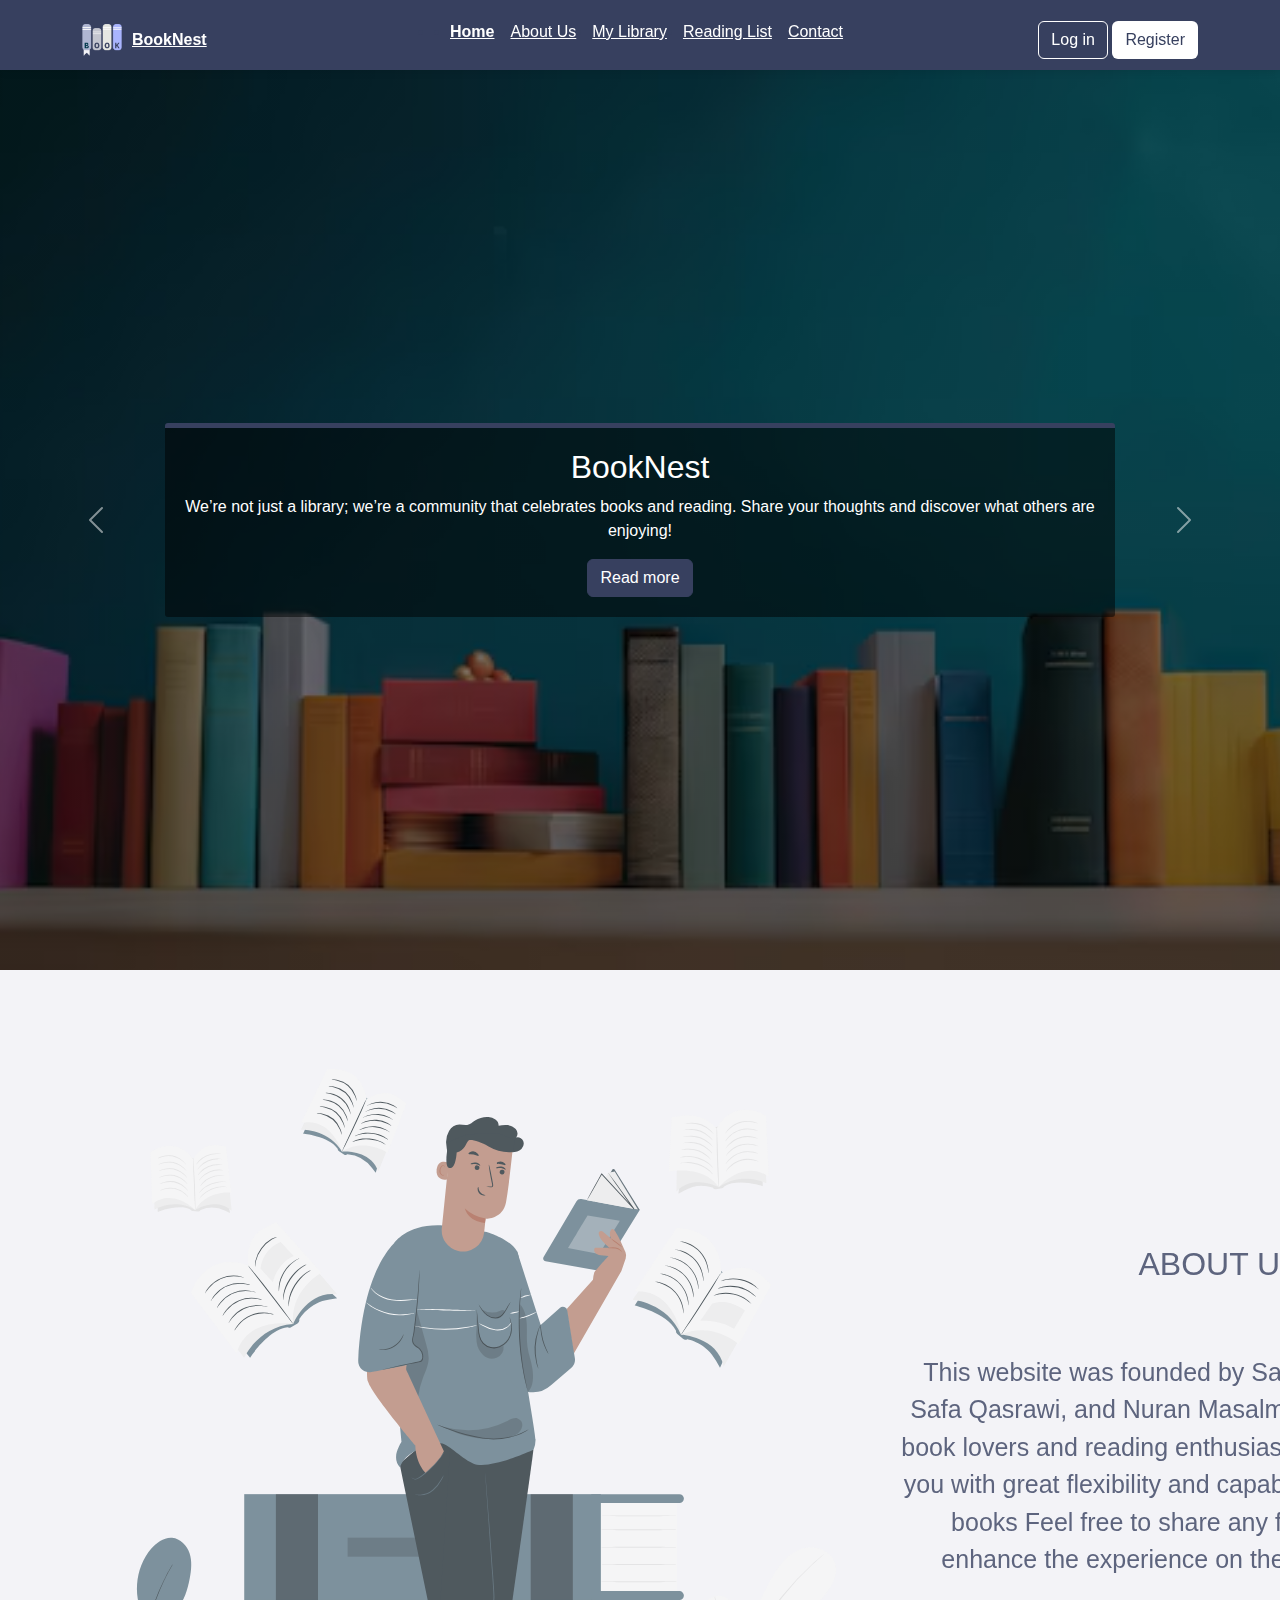
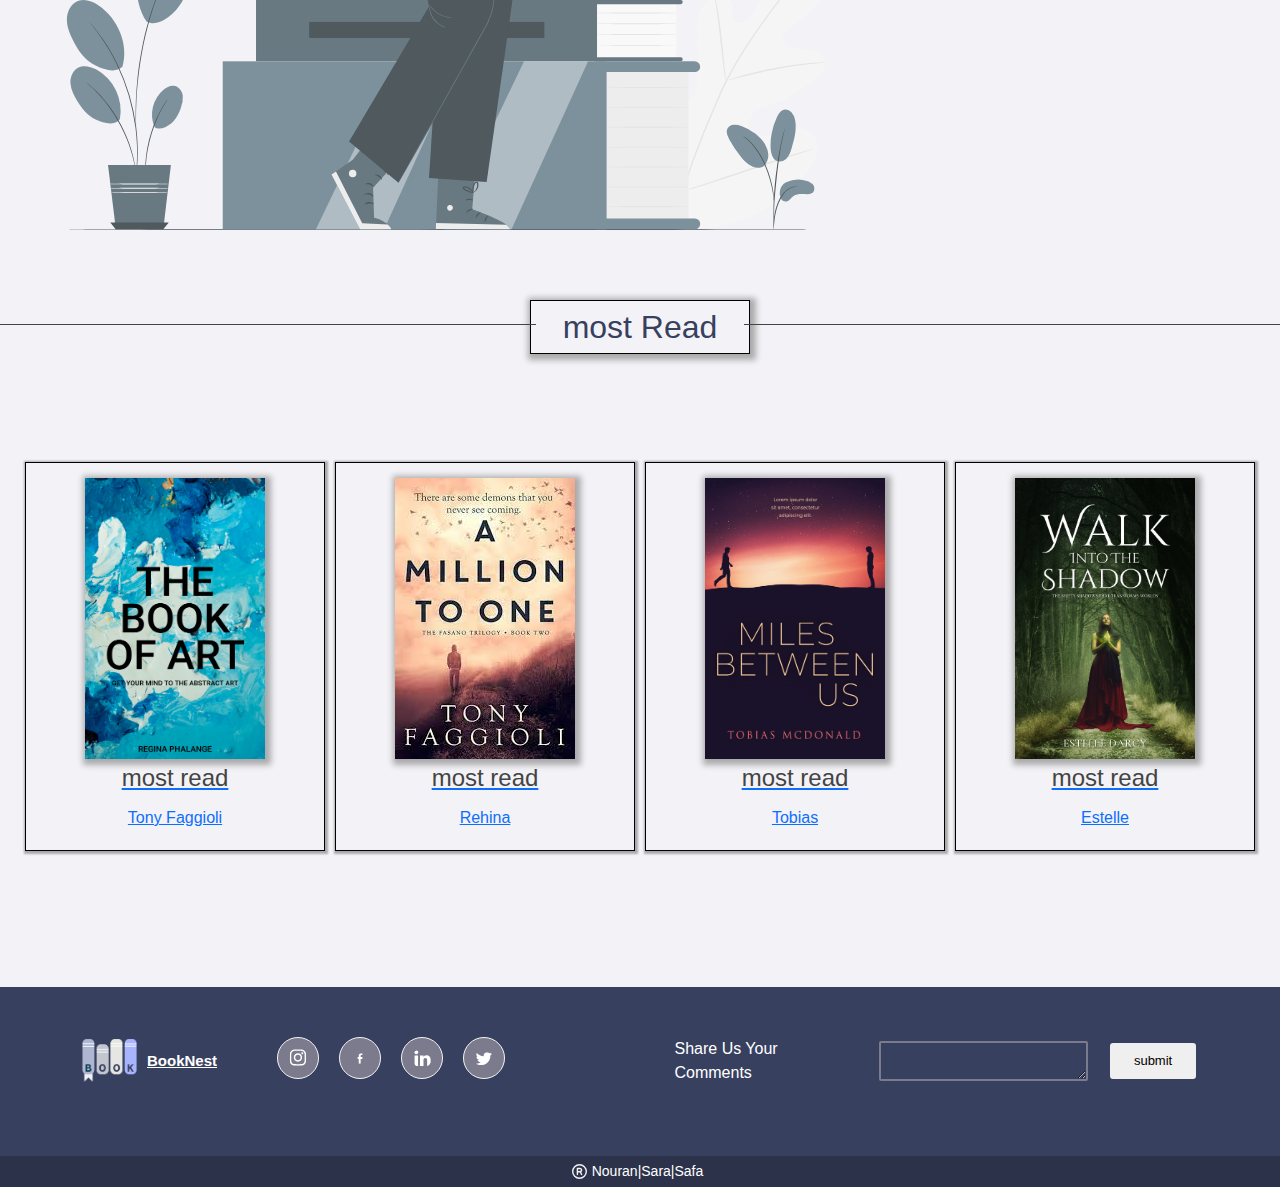
==== index.html @ 7030eb04 "building homePage RegesterPage" ====
<!DOCTYPE html>
<html lang="en">

<head>
    <meta charset="utf-8">
    <meta name="viewport" content="width=device-width, initial-scale=1">
    <title>Home Page</title>
    <link rel="stylesheet" href="CSS/homeCss.css" />
    <link href="https://cdn.jsdelivr.net/npm/bootstrap@5.3.3/dist/css/bootstrap.min.css" rel="stylesheet"
        integrity="sha384-QWTKZyjpPEjISv5WaRU9OFeRpok6YctnYmDr5pNlyT2bRjXh0JMhjY6hW+ALEwIH" crossorigin="anonymous">
    <link rel="stylesheet" href="./CSS/style.css" />
    <link rel="stylesheet" href="https://cdnjs.cloudflare.com/ajax/libs/font-awesome/6.6.0/css/all.min.css"
        integrity="sha512-Kc323vGBEqzTmouAECnVceyQqyqdsSiqLQISBL29aUW4U/M7pSPA/gEUZQqv1cwx4OnYxTxve5UMg5GT6L4JJg=="
        crossorigin="anonymous" referrerpolicy="no-referrer" />

</head>

<body>
    <header class="header">

        <div class="container">
            <div class="rows">
                <div class="logo">
                    <img src="./icons/Code Book (1).png" />
                    <a href="#">BookNest</a>
                </div>
                <nav class="nav">
                    <ul>
                        <li>
                        <li>
                            <a href="./index.html" class="bold">Home</a>
                        </li>

                        <li>
                            <a href="#aboutUs">About Us</a>
                        </li>
                        <li>
                            <a href="./My_Library.html">My Library</a>
                        </li>
                        <li>
                            <a href="./Reading_list.html">Reading List</a>
                        </li>
                        <li>
                            <a href="#contact">Contact</a>
                        </li>
                    </ul>
                </nav>
                <div class="auth">
                    <button class="login-Btn btn">Log in</button>
                    <a href="./regester.html" class="regester btn">Register</a>
                </div>
            </div>
        </div>

    </header>

    <main>


        <section class="login-form-container">

            <div class=" close fas fa-times"></div>

            <form class="logIn-form">

                <h3>sign in</h3>
                <span>username</span>
                <input type="email" class="box" name="" placeholder="enter your email" id="">
                <span>password</span>
                <input type="password" class="box" name="" placeholder="enter your password" id="">
                <div class="checkbox">
                    <input type="checkbox" name="" id="remember-me">
                    <label for="remember-me"> remember me</label>
                </div>
                <input type="submit" value="sign in" class="btn">
                <p>forget password ? <a href="#">click here</a></p>
                <p>don't have an account ? <a href="./regester.html">create one</a></p>
            </form>
        </section>

        <section>
            <div id="carouselExample" class="carousel slide vh-100">
                <div class="carousel-inner vh-100 text-white">

                    <div class="carousel-item active vh-100" style="background-image: linear-gradient(rgba(0, 0, 0, 0.5),rgba(0, 0, 0, 0.5)),
                        url('./imgs/b2.jpg'); ">
                        <div class="carousel_Caption h-100 d-flex 
                       justify-content-center align-items-center ">
                       <div class="carousel_Box">
                            <h2>BookNest</h2>
                            <p>Our platform is designed to give you complete control over your 
                                e-book collection with seamless organization and a user-friendly experience.</p>
                                <a class="btn btn-outline-main" href="#aboutUs">Read more</a>
                       </div>

                        </div>

                    </div>

                    <div class="carousel-item active vh-100" style="background-image: linear-gradient(rgba(0, 0, 0, 0.5),rgba(0, 0, 0, 0.5)),
                    url('./imgs/b3.jpg'); ">

                        <div class="carousel_Caption h-100 d-flex  flex-column column-gap-30
                  justify-content-center align-items-center ">

                            <div class="carousel_Box">
                                <h2>BookNest</h2>
                                <p>Created by book enthusiasts, for book enthusiasts, to foster a love of reading and offer a space for everyone who cherishes books.</p>
                                <a class="btn btn-outline-main" href="#aboutUs">Read more</a>
                            </div>

                        </div>

                    </div>
                    <div class="carousel-item active vh-100" style="background-image: linear-gradient(rgba(0,0,0,0.5),rgba(0,0,0,0.5)),
                url('./imgs/back4.avif'); ">

                        <div class="carousel_Caption h-100 d-flex  flex-column column-gap-30
              justify-content-center align-items-center ">

                            <div class="carousel_Box">
                                <h2>BookNest</h2>
                                <p>We’re not just a library; we’re a community that celebrates books and reading.
                                     Share your thoughts and discover what others are enjoying!</p>
                                     <a class="btn btn-outline-main" href="#aboutUs">Read more</a>
                                    </div>

                        </div>

                    </div>
                </div>



                <button class="carousel-control-prev" type="button" data-bs-target="#carouselExample"
                    data-bs-slide="prev">
                    <span class="carousel-control-prev-icon" aria-hidden="true"></span>
                    <span class="visually-hidden">Previous</span>
                </button>
                <button class="carousel-control-next" type="button" data-bs-target="#carouselExample"
                    data-bs-slide="next">
                    <span class="carousel-control-next-icon" aria-hidden="true"></span>
                    <span class="visually-hidden">Next</span>
                </button>
            </div>
        </section>
        <section class="aboutUs" id="aboutUs">
            <svg class="animated" id="freepik_stories-book-lover" xmlns="http://www.w3.org/2000/svg"
                viewBox="0 0 500 500" version="1.1" xmlns:xlink="http://www.w3.org/1999/xlink"
                xmlns:svgjs="http://svgjs.com/svgjs">
                <style>
                    svg#freepik_stories-book-lover:not(.animated) .animable {
                        opacity: 0;
                    }

                    svg#freepik_stories-book-lover.animated #freepik--Plants--inject-11 {
                        animation: 1.8s 1 forwards cubic-bezier(.36, -0.01, .5, 1.38) slideLeft;
                        animation-delay: 0s;
                    }

                    svg#freepik_stories-book-lover.animated #freepik--Books--inject-11 {
                        animation: 2.7s 1 forwards cubic-bezier(.36, -0.01, .5, 1.38) slideLeft, 1.5s Infinite linear floating;
                        animation-delay: 0s, 2.7s;
                    }

                    svg#freepik_stories-book-lover.animated #freepik--Hearts--inject-11 {
                        animation: 1.9s 1 forwards ease-in slideDown, 1.5s Infinite linear floating;
                        animation-delay: 0.2s, 2.1s;
                        opacity: 0
                    }

                    @keyframes slideLeft {
                        0% {
                            opacity: 0;
                            transform: translateX(-30px);
                        }

                        100% {
                            opacity: 1;
                            transform: translateX(0);
                        }
                    }

                    @keyframes floating {
                        0% {
                            opacity: 1;
                            transform: translateY(0px);
                        }

                        50% {
                            transform: translateY(-10px);
                        }

                        100% {
                            opacity: 1;
                            transform: translateY(0px);
                        }
                    }

                    @keyframes slideDown {
                        0% {
                            opacity: 0;
                            transform: translateY(-30px);
                        }

                        100% {
                            opacity: 1;
                            transform: translateY(0);
                        }
                    }
                </style>
                <g id="freepik--background-complete--inject-11" class="animable"
                    style="transform-origin: 274.046px 277.093px;">
                    <path
                        d="M372,473.31c-22.11-15.45-27.13-44.12-26.25-69.89.14-4.31-.33-8.84,1.71-12.62s6.83-6.35,10.68-4.54c3.19,1.51,4.59,5.22,6.37,8.3a25.2,25.2,0,0,0,10.09,9.63c2.74,1.42,6.13,2.29,8.84.8,3.71-2.05,4.15-7.17,4.12-11.45l-.15-23.93c0-4.27,0-8.64,1.29-12.71s4.27-7.83,8.34-9,9.11,1.21,10,5.4c.36,1.74,0,3.55.12,5.32s.95,3.75,2.63,4.24,3.42-.71,4.7-2c4.42-4.32,7.42-9.89,10.22-15.42s5.52-11.21,9.52-15.92,9.55-8.44,15.68-8.79,12.66,3.43,14.21,9.45-2,12.15-5.8,17a95.32,95.32,0,0,1-19.89,18.95c-1.34,1-2.81,2-3.32,3.58-.93,2.85,1.77,5.68,4.59,6.62,3.19,1.07,6.65.73,10,1.13s7,1.86,8.22,5c1.75,4.38-1.91,9-5.51,12a81.42,81.42,0,0,1-24.21,14c-3.15,1.15-6.46,2.17-9,4.38S415.07,419,416.6,422s5.47,4,8.77,3.37,6.25-2.4,9.39-3.59c5.88-2.22,13.47-1.81,17.24,3.27,2.48,3.34,2.69,8,1.44,12s-3.79,7.42-6.48,10.58c-9.43,11.06-21.49,20-35.14,24.69s-26.28,6-39.83,1.05"
                        style="fill: rgb(245, 245, 245); transform-origin: 405.074px 398.611px;" id="el8fh3tynwpfv"
                        class="animable"></path>
                    <path
                        d="M378.64,457.15a384.33,384.33,0,0,1,15.22-41.28q2.31-5.37,4.55-10.61c1.5-3.48,3-6.94,4.65-10.22A189.66,189.66,0,0,1,413.7,376.7c3.66-5.67,7.35-10.91,10.83-15.79s6.84-9.36,10.06-13.31a151,151,0,0,1,16.57-17.52c2.11-1.91,3.79-3.33,4.95-4.28l1.32-1.08a3.51,3.51,0,0,1,.47-.34,3.7,3.7,0,0,1-.42.41l-1.27,1.13c-1.12,1-2.77,2.45-4.85,4.39A160.35,160.35,0,0,0,435,348c-3.19,4-6.5,8.46-10,13.34s-7.12,10.15-10.76,15.81a193,193,0,0,0-10.56,18.29c-1.65,3.27-3.12,6.69-4.62,10.18s-3,7-4.54,10.62a394.69,394.69,0,0,0-15.25,41.17"
                        style="fill: rgb(224, 224, 224); transform-origin: 418.27px 390.895px;" id="el6s5oi1ojeqw"
                        class="animable"></path>
                    <path
                        d="M403.28,395a8.81,8.81,0,0,1-.42-1.83c-.22-1.18-.49-2.9-.79-5-.61-4.26-1.24-10.18-1.92-16.7s-1.39-12.41-2.06-16.65c-.32-2.12-.61-3.83-.82-5a9.33,9.33,0,0,1-.24-1.86,7.69,7.69,0,0,1,.54,1.79c.3,1.17.67,2.87,1.07,5,.81,4.23,1.62,10.13,2.3,16.66s1.23,12.26,1.68,16.71c.22,2,.4,3.7.55,5.06A8.23,8.23,0,0,1,403.28,395Z"
                        style="fill: rgb(224, 224, 224); transform-origin: 400.16px 371.48px;" id="elipgnxj4pb3"
                        class="animable"></path>
                    <path
                        d="M458.3,384.73a13.2,13.2,0,0,1-2.2.26c-1.41.12-3.45.29-6,.59-5,.54-12,1.54-19.58,3s-14.42,3.05-19.32,4.35c-2.46.63-4.43,1.2-5.8,1.58a12.12,12.12,0,0,1-2.15.53,10.71,10.71,0,0,1,2.06-.83c1.34-.47,3.29-1.12,5.74-1.83,4.88-1.44,11.71-3.13,19.33-4.59A194.85,194.85,0,0,1,450.08,385c2.53-.22,4.58-.31,6-.34A11.27,11.27,0,0,1,458.3,384.73Z"
                        style="fill: rgb(224, 224, 224); transform-origin: 430.775px 389.837px;" id="elfpl9b6bwpnr"
                        class="animable"></path>
                    <path
                        d="M379.32,456.14a2.48,2.48,0,0,1-.38-.67c-.25-.54-.56-1.2-.94-2-.81-1.73-1.92-4.27-3.24-7.42-2.65-6.3-6.05-15.12-9.66-24.91s-6.92-18.63-9.44-25c-1.23-3.08-2.25-5.62-3-7.51-.33-.82-.59-1.49-.81-2.05a2.4,2.4,0,0,1-.23-.73,3.41,3.41,0,0,1,.38.67c.25.54.56,1.19.94,2,.81,1.73,1.91,4.27,3.24,7.42,2.65,6.3,6,15.12,9.66,24.91s6.92,18.63,9.43,25c1.24,3.08,2.25,5.62,3,7.5.32.82.59,1.5.81,2A3.64,3.64,0,0,1,379.32,456.14Z"
                        style="fill: rgb(224, 224, 224); transform-origin: 365.47px 420.995px;" id="ela19g0493wil"
                        class="animable"></path>
                    <path
                        d="M452.42,432.58a2.63,2.63,0,0,1-.72.3l-2.13.71-7.82,2.54c-6.61,2.14-15.71,5.21-25.76,8.61s-19.18,6.38-25.83,8.39c-3.33,1-6,1.79-7.91,2.3l-2.16.57a2.66,2.66,0,0,1-.77.14,2.63,2.63,0,0,1,.72-.3l2.13-.71,7.82-2.54c6.61-2.14,15.71-5.21,25.76-8.61s19.17-6.38,25.83-8.39c3.33-1,6-1.79,7.91-2.3l2.16-.57A2.61,2.61,0,0,1,452.42,432.58Z"
                        style="fill: rgb(224, 224, 224); transform-origin: 415.87px 444.36px;" id="elxd7wesn40wc"
                        class="animable"></path>
                    <path
                        d="M87.57,132.27l.11,2.15s11.43-4.8,18.28-1.29h0a1.5,1.5,0,0,0,1.17.77l2.84.25a1.48,1.48,0,0,0,1.45-.86h0a16.43,16.43,0,0,1,13.74.49l2.65,1.2-5.18-27.27L90,101.45Z"
                        style="fill: rgb(224, 224, 224); transform-origin: 107.69px 118.215px;" id="el2b01vd5pmfg"
                        class="animable"></path>
                    <path d="M85.74,129.25l.11,3.87s11.31-6.76,22.65.22l-2.88-18.59S86.6,125.31,85.74,129.25Z"
                        style="fill: rgb(235, 235, 235); transform-origin: 97.12px 124.045px;" id="el13naqzbopl9n"
                        class="animable"></path>
                    <path d="M83.6,101.24s13.58-10.43,23.84,4.14l1.06,28s-12.41-12.6-24-3.26Z"
                        style="fill: rgb(245, 245, 245); transform-origin: 96.05px 115.502px;" id="elr341bf2u1js"
                        class="animable"></path>
                    <path d="M108.5,133.34s11.7-7.46,20.16.44l-2.44-25.52-18.74-1.91Z"
                        style="fill: rgb(235, 235, 235); transform-origin: 118.07px 120.065px;" id="elieabqk99ww"
                        class="animable"></path>
                    <path d="M107.42,105.4s4-9,12.62-8.16l5.49.75,2.94,25.65s-13.45-1.55-20,9.72Z"
                        style="fill: rgb(245, 245, 245); transform-origin: 117.945px 115.272px;" id="eljaa5t72u34d"
                        class="animable"></path>
                    <path
                        d="M108.5,133.34a5.52,5.52,0,0,1-.12-1.1c0-.79-.1-1.79-.16-3-.12-2.62-.27-6-.43-9.84l-.43-9.85c0-1.19-.09-2.19-.13-3a4.67,4.67,0,0,1,0-1.1,5,5,0,0,1,.17,1.08c.08.7.17,1.72.27,3,.2,2.52.4,6,.56,9.85s.26,7.33.3,9.85c0,1.26,0,2.28,0,3A5.31,5.31,0,0,1,108.5,133.34Z"
                        style="fill: rgb(224, 224, 224); transform-origin: 107.872px 119.395px;" id="elv2lguo764hr"
                        class="animable"></path>
                    <path
                        d="M122.61,102.22c0,.08-.87-.08-2.27,0a14.3,14.3,0,0,0-9.74,4.11c-1,1-1.47,1.72-1.54,1.67s.07-.21.28-.55a8.8,8.8,0,0,1,1-1.34,13.09,13.09,0,0,1,10-4.22,9.49,9.49,0,0,1,1.67.2C122.41,102.13,122.62,102.19,122.61,102.22Z"
                        style="fill: rgb(224, 224, 224); transform-origin: 115.826px 104.944px;" id="elqf0m44joo0m"
                        class="animable"></path>
                    <path
                        d="M123.33,105.13c0,.08-.88-.08-2.27-.06a14.38,14.38,0,0,0-5.27,1.13,14.56,14.56,0,0,0-4.48,3c-1,1-1.47,1.71-1.54,1.67a1.87,1.87,0,0,1,.29-.55,8.79,8.79,0,0,1,1-1.34,13.09,13.09,0,0,1,10-4.22,8.74,8.74,0,0,1,1.68.2A1.6,1.6,0,0,1,123.33,105.13Z"
                        style="fill: rgb(224, 224, 224); transform-origin: 116.55px 107.813px;" id="el7txacywpejx"
                        class="animable"></path>
                    <path
                        d="M123.5,108.3c0,.08-.88-.08-2.27,0a14.2,14.2,0,0,0-9.74,4.12c-1,1-1.47,1.71-1.54,1.66s.07-.21.28-.55a9.31,9.31,0,0,1,1-1.34,13.13,13.13,0,0,1,10-4.22,9.49,9.49,0,0,1,1.67.2C123.3,108.21,123.51,108.27,123.5,108.3Z"
                        style="fill: rgb(224, 224, 224); transform-origin: 116.716px 111.024px;" id="eluuukfe8sli"
                        class="animable"></path>
                    <path
                        d="M124.1,111.25c0,.08-.87-.08-2.26-.06a14.51,14.51,0,0,0-5.27,1.12,14.74,14.74,0,0,0-4.48,3c-1,1-1.47,1.71-1.54,1.67s.08-.22.28-.55a8.34,8.34,0,0,1,1-1.34,12.92,12.92,0,0,1,4.53-3.2,13.08,13.08,0,0,1,5.45-1,8.52,8.52,0,0,1,1.67.2C123.9,111.15,124.11,111.22,124.1,111.25Z"
                        style="fill: rgb(224, 224, 224); transform-origin: 117.316px 113.932px;" id="eliyk1sn900oh"
                        class="animable"></path>
                    <path
                        d="M124.8,114.35c0,.08-.88-.08-2.27,0a14.24,14.24,0,0,0-9.75,4.12c-1,1-1.47,1.71-1.54,1.66a1.87,1.87,0,0,1,.29-.55,9.31,9.31,0,0,1,1-1.34,13.09,13.09,0,0,1,10-4.22,9.37,9.37,0,0,1,1.67.2A1.89,1.89,0,0,1,124.8,114.35Z"
                        style="fill: rgb(224, 224, 224); transform-origin: 118.02px 117.074px;" id="elp9jwwlrxvvi"
                        class="animable"></path>
                    <path
                        d="M125.7,117.83c0,.08-1-.1-2.47,0a16.3,16.3,0,0,0-2.63.3,18.1,18.1,0,0,0-6,2.32,14.92,14.92,0,0,0-2.13,1.58c-1.13,1-1.65,1.81-1.72,1.76a2.4,2.4,0,0,1,.32-.59,4.25,4.25,0,0,1,.47-.63,6.94,6.94,0,0,1,.71-.77,12.67,12.67,0,0,1,2.12-1.7,17.64,17.64,0,0,1,3-1.5,19,19,0,0,1,3.21-.89,15.26,15.26,0,0,1,2.71-.21,7.86,7.86,0,0,1,1,.07,4.71,4.71,0,0,1,.78.11C125.48,117.73,125.71,117.8,125.7,117.83Z"
                        style="fill: rgb(224, 224, 224); transform-origin: 118.225px 120.646px;" id="el123cx6sekkh"
                        class="animable"></path>
                    <path
                        d="M125.83,120.61c0,.09-1-.1-2.47,0a17,17,0,0,0-2.64.36,22.26,22.26,0,0,0-3.1,1,21.62,21.62,0,0,0-2.89,1.52,17.52,17.52,0,0,0-2.1,1.64c-1.12,1-1.64,1.83-1.71,1.79s.09-.23.32-.6a4.86,4.86,0,0,1,.47-.64,7.78,7.78,0,0,1,.7-.78,14,14,0,0,1,2.09-1.75,17.22,17.22,0,0,1,6.13-2.6,14.25,14.25,0,0,1,2.72-.28,8.4,8.4,0,0,1,1.05,0,4.71,4.71,0,0,1,.78.11C125.61,120.52,125.84,120.58,125.83,120.61Z"
                        style="fill: rgb(224, 224, 224); transform-origin: 118.367px 123.587px;" id="el784axh25bwx"
                        class="animable"></path>
                    <path
                        d="M104.55,126.15c-.06,0-.64-.75-1.85-1.75a12.79,12.79,0,0,0-11.42-2.63c-1.52.38-2.39.84-2.43.76a2.2,2.2,0,0,1,.59-.37,9.64,9.64,0,0,1,1.76-.7,12.22,12.22,0,0,1,6.21-.21,12.36,12.36,0,0,1,5.51,2.9,10.7,10.7,0,0,1,1.27,1.4C104.46,125.91,104.58,126.13,104.55,126.15Z"
                        style="fill: rgb(224, 224, 224); transform-origin: 96.7023px 123.548px;" id="elnt2sjczzje"
                        class="animable"></path>
                    <path
                        d="M104.33,122.56c-.06,0-.64-.75-1.85-1.75a12.79,12.79,0,0,0-11.42-2.63c-1.52.38-2.4.84-2.43.76a2.2,2.2,0,0,1,.59-.37,9.79,9.79,0,0,1,1.75-.7,12.15,12.15,0,0,1,11.73,2.69A10.7,10.7,0,0,1,104,122C104.24,122.32,104.36,122.54,104.33,122.56Z"
                        style="fill: rgb(224, 224, 224); transform-origin: 96.4823px 119.957px;" id="elomyoc9pw8lm"
                        class="animable"></path>
                    <path
                        d="M104.11,119c-.06,0-.65-.75-1.85-1.75a12.79,12.79,0,0,0-11.42-2.63c-1.52.38-2.4.84-2.43.76A2.2,2.2,0,0,1,89,115a9.79,9.79,0,0,1,1.75-.7A12.15,12.15,0,0,1,102.48,117a10.7,10.7,0,0,1,1.27,1.4C104,118.73,104.14,119,104.11,119Z"
                        style="fill: rgb(224, 224, 224); transform-origin: 96.262px 116.393px;" id="elrnrbhbmf8fm"
                        class="animable"></path>
                    <path
                        d="M103.89,115.38c-.06.05-.65-.75-1.85-1.75A12.79,12.79,0,0,0,90.62,111c-1.52.38-2.4.84-2.43.76a2.23,2.23,0,0,1,.58-.37,10.28,10.28,0,0,1,1.76-.7,12.12,12.12,0,0,1,11.72,2.69,10.21,10.21,0,0,1,1.28,1.4C103.8,115.14,103.92,115.36,103.89,115.38Z"
                        style="fill: rgb(224, 224, 224); transform-origin: 96.0423px 112.777px;" id="el7bp0bot1p6"
                        class="animable"></path>
                    <path
                        d="M103.67,111.79c-.06,0-.65-.75-1.85-1.75a12.79,12.79,0,0,0-11.42-2.63c-1.52.38-2.4.84-2.43.76a2.23,2.23,0,0,1,.58-.37,10.28,10.28,0,0,1,1.76-.7A12.12,12.12,0,0,1,102,109.79a10.21,10.21,0,0,1,1.28,1.4A2,2,0,0,1,103.67,111.79Z"
                        style="fill: rgb(224, 224, 224); transform-origin: 95.82px 109.189px;" id="elq4v7jrxre39"
                        class="animable"></path>
                    <path
                        d="M103.45,108.2c-.06,0-.65-.75-1.85-1.75a12.79,12.79,0,0,0-11.42-2.63c-1.52.38-2.4.84-2.43.76s.19-.16.58-.37a10,10,0,0,1,1.76-.7,12.12,12.12,0,0,1,11.72,2.69,10.91,10.91,0,0,1,1.28,1.4A2,2,0,0,1,103.45,108.2Z"
                        style="fill: rgb(224, 224, 224); transform-origin: 95.5986px 105.596px;" id="elftzs69vicei"
                        class="animable"></path>
                    <path
                        d="M423.69,117.57l.06,2.52s-13.78-4.59-21.47.12h0a1.77,1.77,0,0,1-1.3,1l-3.29.55a1.74,1.74,0,0,1-1.77-.88h0a19.28,19.28,0,0,0-16,1.79l-3,1.64L380.54,92l37.61-10.22Z"
                        style="fill: rgb(224, 224, 224); transform-origin: 400.335px 103.045px;" id="elfb7dn3950l9"
                        class="animable"></path>
                    <path d="M425.56,113.88l.22,4.53s-13.82-6.89-26.45,2.27l1.71-22S424.2,109.35,425.56,113.88Z"
                        style="fill: rgb(235, 235, 235); transform-origin: 412.555px 109.68px;" id="eluv44awprxsp"
                        class="animable"></path>
                    <path d="M425.56,81s-16.79-11-27.48,7l1.25,32.76s13.38-15.83,27.78-5.94Z"
                        style="fill: rgb(245, 245, 245); transform-origin: 412.595px 99.2162px;" id="elq9xvx3tb6x"
                        class="animable"></path>
                    <path d="M399.33,120.68S385,113,375.81,123l.58-30,21.73-3.9Z"
                        style="fill: rgb(235, 235, 235); transform-origin: 387.57px 106.05px;" id="elra1rtbnag68"
                        class="animable"></path>
                    <path d="M398.1,88a20.16,20.16,0,0,0-17.48-7.25l-7.5,1.07L371.62,112s19.09-3.87,27.73,8.72Z"
                        style="fill: rgb(245, 245, 245); transform-origin: 385.485px 100.689px;" id="el3irbkapt6ud"
                        class="animable"></path>
                    <path
                        d="M399.33,120.68a5.59,5.59,0,0,0,0-1.28c0-.94,0-2.11-.07-3.51-.1-3.06-.23-7.09-.38-11.54s-.28-8.47-.38-11.54c0-1.39-.08-2.56-.11-3.5a6.53,6.53,0,0,0-.1-1.28,5.23,5.23,0,0,0-.11,1.28c0,.83-.05,2-.05,3.5,0,3,.06,7,.22,11.56s.35,8.59.53,11.54c.09,1.48.17,2.67.24,3.49A6.16,6.16,0,0,0,399.33,120.68Z"
                        style="fill: rgb(224, 224, 224); transform-origin: 398.748px 104.355px;" id="elsvzp02lnz8l"
                        class="animable"></path>
                    <path
                        d="M380.07,85.58c0,.09,1-.17,2.64-.27a16.79,16.79,0,0,1,11.76,4c1.24,1.06,1.87,1.87,1.95,1.81s-.11-.24-.38-.62A11.42,11.42,0,0,0,394.72,89a15.28,15.28,0,0,0-12-4,9.44,9.44,0,0,0-1.93.38C380.3,85.45,380.06,85.54,380.07,85.58Z"
                        style="fill: rgb(224, 224, 224); transform-origin: 388.254px 88.0195px;" id="elo2k76cmcnr"
                        class="animable"></path>
                    <path
                        d="M379.49,89c0,.09,1-.17,2.65-.27a16.79,16.79,0,0,1,11.75,4c1.24,1.06,1.87,1.87,1.95,1.81s-.11-.24-.38-.62a10.7,10.7,0,0,0-1.32-1.47,15.27,15.27,0,0,0-12-4,9.57,9.57,0,0,0-1.94.38C379.72,88.91,379.48,89,379.49,89Z"
                        style="fill: rgb(224, 224, 224); transform-origin: 387.674px 91.4543px;" id="elemx10rqv4x"
                        class="animable"></path>
                    <path
                        d="M379.57,92.76c0,.1,1-.17,2.65-.26a16.66,16.66,0,0,1,6.25.84,17,17,0,0,1,5.5,3.1c1.24,1.06,1.87,1.87,1.95,1.81s-.11-.24-.38-.62a10.7,10.7,0,0,0-1.32-1.47,15.27,15.27,0,0,0-12-4,10.32,10.32,0,0,0-1.94.38A2.22,2.22,0,0,0,379.57,92.76Z"
                        style="fill: rgb(224, 224, 224); transform-origin: 387.754px 95.1643px;" id="elsonsod3koc9"
                        class="animable"></path>
                    <path
                        d="M379.13,96.26c0,.09,1-.17,2.64-.27a16.79,16.79,0,0,1,11.76,4c1.24,1.06,1.87,1.87,2,1.81s-.11-.24-.38-.62a10.79,10.79,0,0,0-1.32-1.47,15.28,15.28,0,0,0-12-4,9.44,9.44,0,0,0-1.93.38C379.36,96.13,379.12,96.22,379.13,96.26Z"
                        style="fill: rgb(224, 224, 224); transform-origin: 387.348px 98.7145px;" id="el1krob8w6jpx"
                        class="animable"></path>
                    <path
                        d="M378.6,100c0,.09,1-.17,2.64-.27A16.79,16.79,0,0,1,393,103.63c1.24,1.06,1.87,1.87,1.94,1.81s-.1-.24-.38-.62a10,10,0,0,0-1.31-1.47,15.28,15.28,0,0,0-12-4,9.71,9.71,0,0,0-1.94.38C378.83,99.82,378.59,99.91,378.6,100Z"
                        style="fill: rgb(224, 224, 224); transform-origin: 386.778px 102.354px;" id="elz6slcsc57vs"
                        class="animable"></path>
                    <path
                        d="M377.85,104.09c0,.1,1.1-.19,2.88-.27a20.27,20.27,0,0,1,3.11.12,24.2,24.2,0,0,1,3.72.77,23.73,23.73,0,0,1,3.54,1.41,17.73,17.73,0,0,1,2.63,1.65c1.4,1.08,2.08,2,2.16,1.91s-.12-.25-.43-.66a5.52,5.52,0,0,0-.6-.7,8.34,8.34,0,0,0-.9-.84,15.55,15.55,0,0,0-2.63-1.8,20.59,20.59,0,0,0-3.61-1.48,22.26,22.26,0,0,0-3.83-.75,16.92,16.92,0,0,0-3.19,0,7.91,7.91,0,0,0-1.21.16,6,6,0,0,0-.9.21A2.35,2.35,0,0,0,377.85,104.09Z"
                        style="fill: rgb(224, 224, 224); transform-origin: 386.879px 106.53px;" id="elcj4iyd5xlgf"
                        class="animable"></path>
                    <path
                        d="M377.94,107.36c0,.09,1.11-.2,2.89-.24a18.81,18.81,0,0,1,3.12.19,25.19,25.19,0,0,1,3.71.9,24.35,24.35,0,0,1,3.51,1.53,19.52,19.52,0,0,1,2.6,1.72c1.4,1.11,2.08,2,2.16,1.94s-.12-.26-.43-.67a5.52,5.52,0,0,0-.6-.7,9.25,9.25,0,0,0-.89-.86,16.23,16.23,0,0,0-2.6-1.86,22.41,22.41,0,0,0-3.58-1.61,22.64,22.64,0,0,0-3.82-.88,16.81,16.81,0,0,0-3.2-.08,8.3,8.3,0,0,0-1.22.15,5.44,5.44,0,0,0-.91.2C378.19,107.23,377.93,107.32,377.94,107.36Z"
                        style="fill: rgb(224, 224, 224); transform-origin: 386.944px 110.051px;" id="eljb3thmb93k"
                        class="animable"></path>
                    <path
                        d="M403.3,111.93c.08,0,.69-.93,2-2.21a15,15,0,0,1,13.11-4.09c1.81.31,2.87.77,2.91.68a2.33,2.33,0,0,0-.72-.39,11.5,11.5,0,0,0-2.12-.66A14.21,14.21,0,0,0,405,109.45a13.11,13.11,0,0,0-1.37,1.75C403.39,111.65,403.27,111.91,403.3,111.93Z"
                        style="fill: rgb(224, 224, 224); transform-origin: 412.308px 108.426px;" id="elctch9t3vnm9"
                        class="animable"></path>
                    <path
                        d="M403.24,107.72c.08,0,.69-.93,2-2.21a15,15,0,0,1,13.12-4.09c1.81.3,2.87.76,2.91.67a2.48,2.48,0,0,0-.72-.38,12.2,12.2,0,0,0-2.12-.67,14.27,14.27,0,0,0-13.46,4.2,12.47,12.47,0,0,0-1.36,1.75C403.33,107.43,403.21,107.7,403.24,107.72Z"
                        style="fill: rgb(224, 224, 224); transform-origin: 412.253px 104.217px;" id="elnqfcmv75rka"
                        class="animable"></path>
                    <path
                        d="M403.18,103.5c.07,0,.69-.93,2-2.21A15,15,0,0,1,418.3,97.2c1.81.31,2.87.77,2.9.68s-.23-.18-.71-.39a11.5,11.5,0,0,0-2.12-.66,14.19,14.19,0,0,0-13.46,4.2,11.11,11.11,0,0,0-1.36,1.75C403.27,103.22,403.15,103.48,403.18,103.5Z"
                        style="fill: rgb(224, 224, 224); transform-origin: 412.189px 99.9979px;" id="el6a60dacwry6"
                        class="animable"></path>
                    <path
                        d="M403.11,99.29c.08,0,.7-.93,2-2.21A15,15,0,0,1,418.24,93c1.81.3,2.87.76,2.9.68s-.23-.18-.72-.39a11.61,11.61,0,0,0-2.11-.66,14.21,14.21,0,0,0-13.46,4.19,11.59,11.59,0,0,0-1.36,1.75A2.47,2.47,0,0,0,403.11,99.29Z"
                        style="fill: rgb(224, 224, 224); transform-origin: 412.126px 95.793px;" id="elkhg1k8ny69c"
                        class="animable"></path>
                    <path
                        d="M403.05,95.07c.08.06.69-.93,2-2.21a15,15,0,0,1,13.11-4.09c1.81.31,2.88.77,2.91.68a2.33,2.33,0,0,0-.72-.39,13.46,13.46,0,0,0-2.11-.66,14.19,14.19,0,0,0-13.46,4.2,11.94,11.94,0,0,0-1.37,1.75A2.29,2.29,0,0,0,403.05,95.07Z"
                        style="fill: rgb(224, 224, 224); transform-origin: 412.06px 91.5692px;" id="elcz34bvh6ttj"
                        class="animable"></path>
                    <path
                        d="M403,90.86c.08,0,.69-.93,2-2.21a15,15,0,0,1,13.11-4.09c1.81.3,2.87.76,2.91.68a2.33,2.33,0,0,0-.72-.39,11.5,11.5,0,0,0-2.12-.66,14.21,14.21,0,0,0-13.45,4.19,12.5,12.5,0,0,0-1.37,1.75C403.08,90.58,403,90.84,403,90.86Z"
                        style="fill: rgb(224, 224, 224); transform-origin: 412.01px 87.3589px;" id="elol3q23mwy6m"
                        class="animable"></path>
                </g>
                <g id="freepik--Floor--inject-11" class="animable" style="transform-origin: 246.385px 477.46px;">
                    <path
                        d="M454.47,477.46c0,.14-93.17.26-208.07.26s-208.1-.12-208.1-.26,93.15-.26,208.1-.26S454.47,477.31,454.47,477.46Z"
                        style="fill: rgb(38, 50, 56); transform-origin: 246.385px 477.46px;" id="elz5b3jnna9d8"
                        class="animable"></path>
                </g>
                <g id="freepik--big-books--inject-11" class="animable" style="transform-origin: 256.37px 384.3px;">
                    <rect x="332.3" y="294.59" width="43.84" height="52.12"
                        style="fill: rgb(245, 245, 245); transform-origin: 354.22px 320.65px;" id="elk3dv5v14lxs"
                        class="animable"></rect>
                    <rect x="135.68" y="291.2" width="198.13" height="58.8"
                        style="fill: #607986; transform-origin: 234.745px 320.6px;" id="elcatcwg5r7el" class="animable">
                    </rect>
                    <path d="M377.47,296.14h-49V291.2h49a2.46,2.46,0,0,1,2.47,2.47h0A2.47,2.47,0,0,1,377.47,296.14Z"
                        style="fill: #607986; transform-origin: 354.205px 293.67px;" id="el3uzuxd4n2xo"
                        class="animable"></path>
                    <path d="M377.47,350h-49v-4.94h49a2.47,2.47,0,0,1,2.47,2.47h0A2.46,2.46,0,0,1,377.47,350Z"
                        style="fill: #607986; transform-origin: 354.205px 347.53px;" id="elowie1wt4ap" class="animable">
                    </path>
                    <g id="elqoo2gdn80kg">
                        <g style="opacity: 0.4; transform-origin: 306.535px 320.6px;" class="animable"
                            id="elz2lfgltktvg">
                            <rect x="294.83" y="291.2" width="23.41" height="58.8" id="ellqj2rhm70i" class="animable"
                                style="transform-origin: 306.535px 320.6px;"></rect>
                        </g>
                    </g>
                    <g id="elecfsy06mi8">
                        <g style="opacity: 0.4; transform-origin: 164.965px 320.6px;" class="animable"
                            id="eljs9p19axzvb">
                            <rect x="153.26" y="291.2" width="23.41" height="58.8" id="elhoe3j68gm0l" class="animable"
                                style="transform-origin: 164.965px 320.6px;"></rect>
                        </g>
                    </g>
                    <path
                        d="M376.14,303.22c0,.14-9.49.26-21.19.26s-21.19-.12-21.19-.26S343.25,303,355,303,376.14,303.07,376.14,303.22Z"
                        style="fill: rgb(224, 224, 224); transform-origin: 354.95px 303.24px;" id="el3yh3v6arppl"
                        class="animable"></path>
                    <path
                        d="M376.14,311c0,.15-9.49.26-21.19.26s-21.19-.11-21.19-.26,9.49-.26,21.19-.26S376.14,310.89,376.14,311Z"
                        style="fill: rgb(224, 224, 224); transform-origin: 354.95px 311px;" id="elbhzwzmxxq69"
                        class="animable"></path>
                    <path
                        d="M376.14,320.65c0,.15-9.49.27-21.19.27s-21.19-.12-21.19-.27,9.49-.26,21.19-.26S376.14,320.51,376.14,320.65Z"
                        style="fill: rgb(224, 224, 224); transform-origin: 354.95px 320.655px;" id="el9bszgury8yc"
                        class="animable"></path>
                    <path
                        d="M376.14,330.28c0,.14-9.49.26-21.19.26s-21.19-.12-21.19-.26S343.25,330,355,330,376.14,330.13,376.14,330.28Z"
                        style="fill: rgb(224, 224, 224); transform-origin: 354.95px 330.27px;" id="elxsv7wnw5mje"
                        class="animable"></path>
                    <path
                        d="M376.14,339.9c0,.15-9.49.26-21.19.26s-21.19-.11-21.19-.26,9.49-.26,21.19-.26S376.14,339.76,376.14,339.9Z"
                        style="fill: rgb(224, 224, 224); transform-origin: 354.95px 339.9px;" id="el7dv1iuk0kh"
                        class="animable"></path>
                    <g id="elkldp5xeuvt">
                        <g style="opacity: 0.2; transform-origin: 237.67px 320.655px;" class="animable"
                            id="elmzd7r4tvx3">
                            <rect x="193.1" y="315.36" width="89.14" height="10.59" id="el7vlwa5zpdqw" class="animable"
                                style="transform-origin: 237.67px 320.655px;"></rect>
                        </g>
                    </g>
                    <rect x="331.18" y="351.15" width="44.51" height="31.76"
                        style="fill: rgb(250, 250, 250); transform-origin: 353.435px 367.03px;" id="el6bylx8qg3sl"
                        class="animable"></rect>
                    <rect x="142.24" y="349.99" width="189.44" height="34.06"
                        style="fill: rgb(69, 90, 100); transform-origin: 236.96px 367.02px;" id="eli2v1u8o5t2p"
                        class="animable"></rect>
                    <path d="M330.3,352.3h47.85a1.15,1.15,0,0,0,1.15-1.15h0a1.15,1.15,0,0,0-1.15-1.16H330.3Z"
                        style="fill: rgb(69, 90, 100); transform-origin: 354.8px 351.145px;" id="elq9gk0flp3w"
                        class="animable"></path>
                    <path
                        d="M330.3,381.75h47.85a1.15,1.15,0,0,1,1.15,1.15v0a1.15,1.15,0,0,1-1.15,1.15H330.3a0,0,0,0,1,0,0v-2.3A0,0,0,0,1,330.3,381.75Z"
                        style="fill: rgb(69, 90, 100); transform-origin: 354.8px 382.9px;" id="el4inps7khq92"
                        class="animable"></path>
                    <path d="M375.7,357.18c0,.14-9.86.26-22,.26s-22-.12-22-.26,9.85-.26,22-.26S375.7,357,375.7,357.18Z"
                        style="fill: rgb(224, 224, 224); transform-origin: 353.7px 357.18px;" id="elmvnqerjh5b"
                        class="animable"></path>
                    <path d="M375.7,363.19c0,.14-9.86.26-22,.26s-22-.12-22-.26,9.85-.26,22-.26S375.7,363,375.7,363.19Z"
                        style="fill: rgb(224, 224, 224); transform-origin: 353.7px 363.19px;" id="elftw7f4l8wqh"
                        class="animable"></path>
                    <path
                        d="M375.7,369.19c0,.15-9.86.26-22,.26s-22-.11-22-.26,9.85-.26,22-.26S375.7,369.05,375.7,369.19Z"
                        style="fill: rgb(224, 224, 224); transform-origin: 353.7px 369.19px;" id="elk0n496yo7dn"
                        class="animable"></path>
                    <path d="M375.7,375.2c0,.15-9.86.26-22,.26s-22-.11-22-.26,9.85-.26,22-.26S375.7,375.06,375.7,375.2Z"
                        style="fill: rgb(224, 224, 224); transform-origin: 353.7px 375.2px;" id="el2rmy8830hr2"
                        class="animable"></path>
                    <rect x="171.77" y="362.19" width="130.64" height="8.89"
                        style="fill: rgb(38, 50, 56); transform-origin: 237.09px 366.635px;" id="elbn0t249h1pr"
                        class="animable"></rect>
                    <rect x="337.01" y="387.08" width="45.44" height="86.09"
                        style="fill: rgb(235, 235, 235); transform-origin: 359.73px 430.125px;" id="el8gergnpjyok"
                        class="animable"></rect>
                    <rect x="123.74" y="384.06" width="213.27" height="93.34"
                        style="fill: #607986; transform-origin: 230.375px 430.73px;" id="elcg7c70hj857"
                        class="animable"></rect>
                    <path d="M386,477.4H331.18v-6H386a3,3,0,0,1,3,3h0A3,3,0,0,1,386,477.4Z"
                        style="fill: #607986; transform-origin: 360.09px 474.4px;" id="el2072m58enpt" class="animable">
                    </path>
                    <path
                        d="M331.18,384.06H386a3,3,0,0,1,3,3v0a3,3,0,0,1-3,3H331.18a0,0,0,0,1,0,0v-6.05A0,0,0,0,1,331.18,384.06Z"
                        style="fill: #607986; transform-origin: 360.09px 387.035px;" id="elcm5enmmiba4"
                        class="animable"></path>
                    <g id="el7eiquwmiih2">
                        <g style="opacity: 0.4; transform-origin: 286.495px 430.73px;" class="animable"
                            id="elrnl122me16m">
                            <polygon points="291.14 384.06 246.28 477.4 284.18 477.4 326.71 384.06 291.14 384.06"
                                style="fill: rgb(255, 255, 255); transform-origin: 286.495px 430.73px;" id="elp4xmcbsyt"
                                class="animable"></polygon>
                        </g>
                    </g>
                    <g id="elvsekac1h238">
                        <g style="opacity: 0.4; transform-origin: 215.735px 430.73px;" class="animable"
                            id="el23msfqkyxj7">
                            <polygon points="220.38 384.06 175.52 477.4 213.41 477.4 255.95 384.06 220.38 384.06"
                                style="fill: rgb(255, 255, 255); transform-origin: 215.735px 430.73px;"
                                id="elciqeggt1w5k" class="animable"></polygon>
                        </g>
                    </g>
                    <path
                        d="M382.45,398.62c0,.15-10.17.26-22.72.26s-22.72-.11-22.72-.26,10.17-.26,22.72-.26S382.45,398.48,382.45,398.62Z"
                        style="fill: rgb(224, 224, 224); transform-origin: 359.73px 398.62px;" id="elcmuw20u1ula"
                        class="animable"></path>
                    <path
                        d="M382.45,409.66c0,.15-10.17.26-22.72.26s-22.72-.11-22.72-.26,10.17-.26,22.72-.26S382.45,409.52,382.45,409.66Z"
                        style="fill: rgb(224, 224, 224); transform-origin: 359.73px 409.66px;" id="eldo3adoykrph"
                        class="animable"></path>
                    <path
                        d="M382.45,420.71c0,.14-10.17.26-22.72.26s-22.72-.12-22.72-.26,10.17-.26,22.72-.26S382.45,420.56,382.45,420.71Z"
                        style="fill: rgb(224, 224, 224); transform-origin: 359.73px 420.71px;" id="el0q4atsv0cuz9"
                        class="animable"></path>
                    <path
                        d="M382.45,431.75c0,.14-10.17.26-22.72.26s-22.72-.12-22.72-.26,10.17-.26,22.72-.26S382.45,431.6,382.45,431.75Z"
                        style="fill: rgb(224, 224, 224); transform-origin: 359.73px 431.75px;" id="el1j18j58hiwo"
                        class="animable"></path>
                    <path
                        d="M382.45,442.79c0,.14-10.17.26-22.72.26s-22.72-.12-22.72-.26,10.17-.26,22.72-.26S382.45,442.65,382.45,442.79Z"
                        style="fill: rgb(224, 224, 224); transform-origin: 359.73px 442.79px;" id="ele7mj53kyjjc"
                        class="animable"></path>
                    <path
                        d="M382.45,453.83c0,.14-10.17.26-22.72.26S337,454,337,453.83s10.17-.26,22.72-.26S382.45,453.69,382.45,453.83Z"
                        style="fill: rgb(224, 224, 224); transform-origin: 359.725px 453.83px;" id="elunidz42nvg"
                        class="animable"></path>
                    <path
                        d="M382.45,464.87c0,.15-10.17.26-22.72.26S337,465,337,464.87s10.17-.26,22.72-.26S382.45,464.73,382.45,464.87Z"
                        style="fill: rgb(224, 224, 224); transform-origin: 359.725px 464.87px;" id="elzzoz05yiki"
                        class="animable"></path>
                </g>
                <g id="freepik--Character--inject-11" class="animable" style="transform-origin: 269.78px 279.515px;">
                    <path d="M355.41,133.27l-13.92-22.34a.79.79,0,0,0-1.34,0l-13.66,23.62Z"
                        style="fill: #607986; transform-origin: 340.95px 122.554px;" id="eljoeg85apr7h"
                        class="animable"></path>
                    <g id="el1t7flwvrzo">
                        <g style="opacity: 0.3; transform-origin: 340.95px 122.554px;" class="animable"
                            id="el0onwtal3j8ng">
                            <path d="M355.41,133.27l-13.92-22.34a.79.79,0,0,0-1.34,0l-13.66,23.62Z" id="elopl1k9dim8"
                                class="animable" style="transform-origin: 340.95px 122.554px;"></path>
                        </g>
                    </g>
                    <polygon points="341.49 111.99 354.5 133.18 351.19 132.66 329.94 129.31 337.86 112.65 341.49 111.99"
                        style="fill: rgb(235, 235, 235); transform-origin: 342.22px 122.585px;" id="elp6bit1bac6n"
                        class="animable"></polygon>
                    <path
                        d="M342.88,153.65l12.53-20.38-32.45-6a2.55,2.55,0,0,0-2.67,1.22l-18.3,31a1.59,1.59,0,0,0,1.09,2.37l30.5,5.41Z"
                        style="fill: #607986; transform-origin: 328.591px 147.248px;" id="eloagackwnnd"
                        class="animable"></path>
                    <polygon points="334.22 113.27 352.23 132.77 326.08 127.87 334.22 113.27"
                        style="fill: rgb(235, 235, 235); transform-origin: 339.155px 123.02px;" id="elajb0ibkldx4"
                        class="animable"></polygon>
                    <path
                        d="M326.08,127.87a1.07,1.07,0,0,1,.12-.29l.4-.79,1.6-3c1.44-2.61,3.44-6.26,5.83-10.63l.15-.27.21.23,11.74,12.66,6.28,6.82-.39.31c-4.1-5.81-7.66-10.84-10.23-14.47l-2.93-4.24-.76-1.14a2.52,2.52,0,0,1-.25-.41s.12.11.32.36l.83,1.1,3.05,4.14,10.38,14.37-.39.32-6.29-6.8-11.69-12.72.36,0c-2.46,4.33-4.51,8-6,10.54l-1.71,2.94-.46.76C326.15,127.79,326.09,127.88,326.08,127.87Z"
                        style="fill: rgb(38, 50, 56); transform-origin: 339.255px 122.795px;" id="el35nl4cbu82"
                        class="animable"></path>
                    <g id="ellao6miau6zc">
                        <g style="opacity: 0.3; transform-origin: 329.945px 147.045px;" class="animable"
                            id="el1dy5m4k48o8">
                            <path d="M326.44,136.35c-.28.42-10.92,18.15-10.92,18.15l17.34,3.24,11.51-18.39Z"
                                style="fill: rgb(255, 255, 255); transform-origin: 329.945px 147.045px;"
                                id="elwbl7j2zqcjh" class="animable"></path>
                        </g>
                    </g>
                    <path
                        d="M196,438.8l9.53-12.45.5-.64,16.24,12.08-15,16.52.55,16.72c8.37,2.17,9.63,6.35,9.63,6.35l-17.41,0L184.15,446.9Z"
                        style="fill: rgb(69, 90, 100); transform-origin: 203.21px 451.545px;" id="elf0xlilj6xii"
                        class="animable"></path>
                    <path d="M184.15,446.9,200,477.36l17.41,0a7.19,7.19,0,0,0-2-2.62L201.25,474l-14.59-28.79Z"
                        style="fill: rgb(235, 235, 235); transform-origin: 200.78px 461.285px;" id="elkcmv4zb8mi"
                        class="animable"></path>
                    <path
                        d="M207.63,463.37c-.13.18-1.13-.39-2.48-.36s-2.33.6-2.47.42.82-1.17,2.46-1.18S207.79,463.23,207.63,463.37Z"
                        style="fill: rgb(38, 50, 56); transform-origin: 205.157px 462.858px;" id="elf3l5w2y3wnu"
                        class="animable"></path>
                    <path
                        d="M207.35,459.22c-.17.12-.95-.9-2.34-1.18s-2.49.37-2.61.19.15-.37.63-.64a3.24,3.24,0,0,1,2.14-.3,3.3,3.3,0,0,1,1.85,1.1C207.36,458.83,207.44,459.17,207.35,459.22Z"
                        style="fill: rgb(38, 50, 56); transform-origin: 204.878px 458.227px;" id="el4m0tunvx986"
                        class="animable"></path>
                    <path
                        d="M207.47,453.89c-.19.1-.78-.91-2-1.33s-2.3,0-2.39-.22.18-.33.66-.51a3,3,0,0,1,2,0,3.05,3.05,0,0,1,1.55,1.24C207.54,453.53,207.56,453.86,207.47,453.89Z"
                        style="fill: rgb(38, 50, 56); transform-origin: 205.291px 452.778px;" id="elkhllc9vy34"
                        class="animable"></path>
                    <path
                        d="M212.13,449.77c-.21.07-.69-.92-1.77-1.62s-2.17-.81-2.18-1,1.29-.5,2.6.38S212.34,449.74,212.13,449.77Z"
                        style="fill: rgb(38, 50, 56); transform-origin: 210.188px 448.356px;" id="eliyovjvseko"
                        class="animable"></path>
                    <path
                        d="M214.41,446.19c-.09.06-.67-.64-1.52-1.82l-1.47-2.09a5.29,5.29,0,0,1-.81-1.41,1.42,1.42,0,0,1,.11-1.06,1.08,1.08,0,0,1,1.05-.55,3.14,3.14,0,0,1,1.62.85,5.45,5.45,0,0,1,1.06,1.21,5.87,5.87,0,0,1,.91,2.51,3.26,3.26,0,0,1-.39,2.38,20.84,20.84,0,0,0-.14-2.29,5.64,5.64,0,0,0-1.92-3.24,2.8,2.8,0,0,0-1.2-.65.3.3,0,0,0-.33.15.75.75,0,0,0,0,.5,5.78,5.78,0,0,0,.68,1.21c.45.74.89,1.47,1.33,2.18A8,8,0,0,1,214.41,446.19Z"
                        style="fill: rgb(38, 50, 56); transform-origin: 212.995px 442.732px;" id="elw1uclgnfln"
                        class="animable"></path>
                    <path
                        d="M215,446.71c-.08,0,0-.92.93-2a4.36,4.36,0,0,1,5.16-.92.8.8,0,0,1,.27.62,1,1,0,0,1-.21.55,3,3,0,0,1-.63.55,8,8,0,0,1-1.23.7,7.31,7.31,0,0,1-2.29.64,3.61,3.61,0,0,1-2.15-.2,18.78,18.78,0,0,1,2.06-.34,8.32,8.32,0,0,0,2.08-.74,8.1,8.1,0,0,0,1.1-.67,2.68,2.68,0,0,0,.45-.39c.08-.16.06-.11,0-.16a1.39,1.39,0,0,0-.5-.19,4.87,4.87,0,0,0-.65-.1,4.59,4.59,0,0,0-1.24.09,4.33,4.33,0,0,0-1.88.95C215.4,446,215.14,446.76,215,446.71Z"
                        style="fill: rgb(38, 50, 56); transform-origin: 218.105px 445.125px;" id="el5ixsn9puc7q"
                        class="animable"></path>
                    <path d="M198,446.38a2.07,2.07,0,1,1-2.07-2.07A2.07,2.07,0,0,1,198,446.38Z"
                        style="fill: rgb(235, 235, 235); transform-origin: 195.93px 446.38px;" id="elhrf47cqys"
                        class="animable"></path>
                    <g id="eldy612t1h6g">
                        <g style="opacity: 0.3; transform-origin: 212.01px 434.885px;" class="animable"
                            id="elnw8rrrrirn">
                            <polygon points="220.71 439.45 217.37 443.12 203.31 429.2 205.27 426.65 220.71 439.45"
                                id="elbq878rfs3bs" class="animable" style="transform-origin: 212.01px 434.885px;">
                            </polygon>
                        </g>
                    </g>
                    <path d="M264.11,445.13l-1.78,21.17s20.92,7.14,21,11.08l-41.17-.19,1.42-33.1Z"
                        style="fill: rgb(69, 90, 100); transform-origin: 262.745px 460.735px;" id="elgy8a8wxh6yl"
                        class="animable"></path>
                    <path
                        d="M249.68,463.9a1.68,1.68,0,0,0-1.25,1.87,1.62,1.62,0,0,0,1.83,1.26,1.78,1.78,0,0,0,1.32-2,1.68,1.68,0,0,0-2.06-1.1"
                        style="fill: rgb(235, 235, 235); transform-origin: 250.007px 465.457px;" id="el5ng6zovyflp"
                        class="animable"></path>
                    <path d="M242.13,477.19l.14-3.3,39,.93s2.07,1.66,2.05,2.56Z"
                        style="fill: rgb(235, 235, 235); transform-origin: 262.725px 475.635px;" id="el963oj7i6lfh"
                        class="animable"></path>
                    <path
                        d="M263,466.12c0,.2-1,.25-2,.85s-1.59,1.41-1.77,1.33.17-1.24,1.42-1.94S263.06,465.94,263,466.12Z"
                        style="fill: rgb(38, 50, 56); transform-origin: 261.094px 467.108px;" id="el5lxxuhwdby"
                        class="animable"></path>
                    <path
                        d="M267.24,468.12c0,.19-.86.49-1.58,1.31s-1,1.71-1.16,1.69-.28-1.16.64-2.16S267.24,467.92,267.24,468.12Z"
                        style="fill: rgb(38, 50, 56); transform-origin: 265.815px 469.572px;" id="elccg8wli30z"
                        class="animable"></path>
                    <path
                        d="M269.44,473.4c-.19,0-.42-1,.15-2.06s1.53-1.47,1.61-1.3-.53.74-1,1.63S269.64,473.39,269.44,473.4Z"
                        style="fill: rgb(38, 50, 56); transform-origin: 270.218px 471.701px;" id="elkl4li5g62k"
                        class="animable"></path>
                    <path
                        d="M262.87,461.25c-.09.18-1-.14-2.14-.12s-2,.34-2.14.16.79-.85,2.13-.86S263,461.1,262.87,461.25Z"
                        style="fill: rgb(38, 50, 56); transform-origin: 260.729px 460.887px;" id="elsonlh10cg7"
                        class="animable"></path>
                    <path
                        d="M263.15,457a4,4,0,0,1-2.06-.11,9.52,9.52,0,0,1-2.12-.77,8.84,8.84,0,0,1-1.16-.69,2.63,2.63,0,0,1-.6-.51.88.88,0,0,1,0-1.07,1.1,1.1,0,0,1,.91-.42,2.71,2.71,0,0,1,.76.14,8.07,8.07,0,0,1,1.26.5,7.55,7.55,0,0,1,1.85,1.34c.91.93,1.2,1.7,1.13,1.74s-.53-.59-1.47-1.37a8.5,8.5,0,0,0-1.79-1.13,7.93,7.93,0,0,0-1.16-.42c-.43-.13-.81-.15-.93,0s-.05.11,0,.24a2.18,2.18,0,0,0,.44.37,10.47,10.47,0,0,0,1.06.68,11.23,11.23,0,0,0,2,.86A12.52,12.52,0,0,1,263.15,457Z"
                        style="fill: rgb(38, 50, 56); transform-origin: 260.089px 455.29px;" id="elt8sqtmj3su"
                        class="animable"></path>
                    <path
                        d="M262.88,457.25c-.08,0-.44-.71-.45-2a6.77,6.77,0,0,1,.39-2.24,7.58,7.58,0,0,1,.58-1.23,1.77,1.77,0,0,1,1.37-1,1,1,0,0,1,.83.62,2.74,2.74,0,0,1,.18.77,4.58,4.58,0,0,1-.07,1.39,4.64,4.64,0,0,1-1,2.08c-.86,1-1.71,1.23-1.72,1.16s.66-.46,1.32-1.45a4.81,4.81,0,0,0,.75-1.91,4.29,4.29,0,0,0,0-1.19c-.05-.44-.19-.8-.36-.77s-.57.3-.75.65a6.31,6.31,0,0,0-.57,1.09,7.65,7.65,0,0,0-.5,2C262.81,456.46,263,457.23,262.88,457.25Z"
                        style="fill: rgb(38, 50, 56); transform-origin: 264.117px 454.015px;" id="elanclm66e0gt"
                        class="animable"></path>
                    <path
                        d="M347.6,160.31a5.1,5.1,0,0,0-.14-3.63c-1.7-4-5.7-13-7.15-12.75-1.28.23-2.22,2.67-.76,5.36l-4.71-4a1.36,1.36,0,0,0-2.23,1.24,7.26,7.26,0,0,0,.58,1.75c1.46,3.1,5.52,6,5.52,6l-8.2.05s-1.53,2.14,1.28,3.58a5.74,5.74,0,0,0,2,.56l4.24.43s-7.66,8.47-7.92,9.26a17.31,17.31,0,0,0-.68,3.9l-14.7,16.35,3.93,24.86,26.56-46Z"
                        style="fill: rgb(183, 136, 118); transform-origin: 331.299px 178.597px;" id="el5d7hqt4h1ct"
                        class="animable"></path>
                    <path
                        d="M345.47,156.57c-.07.05-.34-.34-.92-.78a6.17,6.17,0,0,0-2.59-1.08,14.58,14.58,0,0,0-2.89-.16,3.39,3.39,0,0,1-1.24-.07c0-.07.45-.19,1.21-.3a9.78,9.78,0,0,1,3,0,5.33,5.33,0,0,1,2.74,1.31C345.36,156.07,345.52,156.55,345.47,156.57Z"
                        style="fill: rgb(170, 101, 80); transform-origin: 341.654px 155.319px;" id="el6mijwa2jg0o"
                        class="animable"></path>
                    <path
                        d="M345.6,154a15.66,15.66,0,0,1-3.33-2.29,15.41,15.41,0,0,1-3-2.71,16.35,16.35,0,0,1,3.34,2.3A16.06,16.06,0,0,1,345.6,154Z"
                        style="fill: rgb(170, 101, 80); transform-origin: 342.435px 151.5px;" id="elpben6dcfvxh"
                        class="animable"></path>
                    <path
                        d="M273.1,276.6c.22,0,1,49,1.32,71.07a38.36,38.36,0,0,1-5.18,19.81l-47.85,84.06L193.9,428.67l44.45-75.12L222,274.37l32.4-27.86Z"
                        style="fill: rgb(38, 50, 56); transform-origin: 234.162px 349.025px;" id="eldfof5rb96m"
                        class="animable"></path>
                    <path d="M296.35,266.59c-.14,2.82-26,184.54-26,184.54l-32-2.28,11.74-183.39Z"
                        style="fill: rgb(38, 50, 56); transform-origin: 267.35px 358.295px;" id="elcg1s2e51u7l"
                        class="animable"></path>
                    <path
                        d="M269.55,279.34s0,.17.06.48.08.8.14,1.4c.1,1.26.26,3.07.45,5.4.37,4.71.91,11.48,1.56,19.84s1.36,18.37,2.18,29.45q.27,4.17.56,8.52c.08,1.45.21,2.93.16,4.42a32.79,32.79,0,0,1-.44,4.51,33.86,33.86,0,0,1-2.78,8.84c-.66,1.43-1.45,2.79-2.22,4.18l-2.33,4.17-32.08,57.33c-4.12,7.3-7.46,13.22-9.77,17.34-1.16,2-2.06,3.61-2.69,4.7l-.7,1.22-.26.4s.06-.15.21-.43l.66-1.24,2.6-4.75,9.63-17.42c8.18-14.71,19.47-35,31.95-57.4.78-1.4,1.55-2.8,2.33-4.18s1.56-2.74,2.2-4.14a33.77,33.77,0,0,0,2.75-8.71,31.63,31.63,0,0,0,.43-4.43c.06-1.47-.07-2.93-.14-4.38q-.28-4.35-.55-8.51c-.78-11.09-1.48-21.07-2.06-29.46s-1.07-15.14-1.4-19.86c-.15-2.32-.27-4.14-.36-5.4,0-.6-.06-1.07-.08-1.41S269.55,279.34,269.55,279.34Z"
                        style="fill: rgb(69, 90, 100); transform-origin: 248.031px 365.44px;" id="el9a7ez05s3ek"
                        class="animable"></path>
                    <path
                        d="M247.68,365.28a1.85,1.85,0,0,1-.65-.11,8.59,8.59,0,0,1-1.68-.62,12.64,12.64,0,0,1-6.85-9.16,8.92,8.92,0,0,1-.12-1.79c0-.42,0-.65.08-.65s.09.93.4,2.37a13.7,13.7,0,0,0,6.66,8.9C246.81,364.93,247.7,365.19,247.68,365.28Z"
                        style="fill: rgb(69, 90, 100); transform-origin: 243.028px 359.115px;" id="elslxlnacwhr"
                        class="animable"></path>
                    <path
                        d="M251.3,359.81a6.14,6.14,0,0,1-2.33,0,14.27,14.27,0,0,1-5.31-1.84,14.47,14.47,0,0,1-4.2-3.73,6.27,6.27,0,0,1-1.15-2c.08,0,.53.72,1.44,1.8a16.19,16.19,0,0,0,9.28,5.44C250.41,359.7,251.3,359.72,251.3,359.81Z"
                        style="fill: rgb(69, 90, 100); transform-origin: 244.805px 356.081px;" id="el27c8vndrdoi"
                        class="animable"></path>
                    <path
                        d="M228.74,282s.22.28.77.53a2.89,2.89,0,0,0,2.44-.17,22.05,22.05,0,0,0,3.15-2.25c1.15-.92,2.37-2,3.61-3.13a62.7,62.7,0,0,0,5.87-6.41c1.38-1.74,2.17-2.88,2.23-2.83a3.39,3.39,0,0,1-.46.86c-.32.53-.82,1.29-1.48,2.2a48.76,48.76,0,0,1-5.8,6.56c-1.25,1.17-2.5,2.22-3.67,3.13a19.67,19.67,0,0,1-3.3,2.2,3,3,0,0,1-2.68,0C228.84,282.35,228.72,282,228.74,282Z"
                        style="fill: rgb(69, 90, 100); transform-origin: 237.774px 275.372px;" id="el0rjz11ipnz7k"
                        class="animable"></path>
                    <path
                        d="M246.56,280.49a13.65,13.65,0,0,1-1.27,2.82,19.49,19.49,0,0,1-4.6,5.89,11.26,11.26,0,0,1-7,2.66,7.35,7.35,0,0,1-2.26-.32,2.13,2.13,0,0,1-.77-.34,14.62,14.62,0,0,0,3,.29,11.57,11.57,0,0,0,6.64-2.69,21.78,21.78,0,0,0,4.61-5.67A27.53,27.53,0,0,1,246.56,280.49Z"
                        style="fill: rgb(69, 90, 100); transform-origin: 238.61px 286.175px;" id="el33clsd8s0wa"
                        class="animable"></path>
                    <path
                        d="M296.35,266.59s-24.7,11.53-33.56,7.56-14.66-13.13-21.07-11-16.19,4-19.55,13.13a8,8,0,0,1-2.13-5.75c0-3.56,3-8.39,3-8.39l-4-41.26.17-69.38s6.88-10.25,25.51-9.64l25.73,3.7s13.13,4,16.79,10.69,2.14,54.48,2.14,54.48,8.14,46.36,8.14,50a13.93,13.93,0,0,1-1.15,5.87"
                        style="fill: #607986; transform-origin: 258.282px 209.057px;" id="elp3mckpuouh"
                        class="animable"></path>
                    <path
                        d="M311,187.73l-10.61,9.46-13.14-40.93-11,24.65,4.44,40a15.34,15.34,0,0,0,11.62,13.21h0a15.36,15.36,0,0,0,13.79-3.43l11.2-9.58a6,6,0,0,0,2.05-5.55l-4.17-26.32A2.52,2.52,0,0,0,311,187.73Z"
                        style="fill: #607986; transform-origin: 297.839px 195.405px;" id="elvig8wyo2nn"
                        class="animable"></path>
                    <path
                        d="M230.64,176.65c0,.91-4.93,45.59-4.93,45.59l20.89,45.19c-2,4.26-5.92,8.13-10.23,11.91,0,0-5.34-4.88-5.65-15.27,0,0-23.74-27.89-26.18-35.22s4.28-57.39,4.28-57.39Z"
                        style="fill: rgb(183, 136, 118); transform-origin: 225.303px 225.4px;" id="el2sj1xu94v3m"
                        class="animable"></path>
                    <path
                        d="M283.71,184.43a3.61,3.61,0,0,1-.43.91c-.31.57-.77,1.38-1.35,2.38a38.68,38.68,0,0,1-2.14,3.46,6.32,6.32,0,0,1-1.79,1.69,5.46,5.46,0,0,1-2.56.75,7.78,7.78,0,0,1-4.79-1.52,12.73,12.73,0,0,1-2.83-3,23.49,23.49,0,0,1-1.45-2.33,3.81,3.81,0,0,1-.44-.9c.08-.05.81,1.18,2.18,3a13.53,13.53,0,0,0,2.81,2.8,7.5,7.5,0,0,0,4.5,1.39,4.86,4.86,0,0,0,2.31-.67,6.06,6.06,0,0,0,1.68-1.54c.9-1.19,1.57-2.41,2.21-3.37s1.13-1.75,1.49-2.28A3.84,3.84,0,0,1,283.71,184.43Z"
                        style="fill: rgb(38, 50, 56); transform-origin: 274.82px 189.026px;" id="el0gbpghwf1ec6"
                        class="animable"></path>
                    <path
                        d="M299.1,221.49a3.82,3.82,0,0,1-.4-.9,21.71,21.71,0,0,1-.79-2.59,30.73,30.73,0,0,1,.89-17.64,23.4,23.4,0,0,1,1.05-2.49,3.79,3.79,0,0,1,.49-.86c.09,0-.51,1.31-1.19,3.47a35.06,35.06,0,0,0-1.57,8.66,35.48,35.48,0,0,0,.68,8.78C298.73,220.13,299.19,221.46,299.1,221.49Z"
                        style="fill: rgb(38, 50, 56); transform-origin: 298.685px 209.25px;" id="elu5e3i3n6r0g"
                        class="animable"></path>
                    <path
                        d="M304.69,213.3a9.54,9.54,0,0,1-1.29-2.15,30.22,30.22,0,0,1-3.11-11.64,9.62,9.62,0,0,1,0-2.5,15.45,15.45,0,0,1,.32,2.47,41.25,41.25,0,0,0,1.1,5.88,42.58,42.58,0,0,0,2,5.64A16.39,16.39,0,0,1,304.69,213.3Z"
                        style="fill: rgb(38, 50, 56); transform-origin: 302.449px 205.155px;" id="elkwh5rnfiru"
                        class="animable"></path>
                    <path
                        d="M283,192.81s.1.15.23.44a12.23,12.23,0,0,1,.5,1.34,14.61,14.61,0,0,1,.66,5.2,11.62,11.62,0,0,1-2.93,7.15,10,10,0,0,1-3.81,2.67,8.85,8.85,0,0,1-5,.42,8.18,8.18,0,0,1-4.39-2.38,9.25,9.25,0,0,1-2.11-4.14,25.61,25.61,0,0,1-.6-4.12c-.1-1.29-.2-2.49-.29-3.6-.15-2.13-.27-3.89-.37-5.2,0-.57-.05-1-.07-1.42a1.82,1.82,0,0,1,0-.5,2.25,2.25,0,0,1,.09.49c0,.38.11.85.17,1.41.14,1.31.32,3.06.54,5.19.11,1.11.22,2.31.35,3.59a26.33,26.33,0,0,0,.63,4,8.79,8.79,0,0,0,2,3.91,7.74,7.74,0,0,0,4.12,2.22,8.42,8.42,0,0,0,4.68-.39,9.61,9.61,0,0,0,3.63-2.51,11.41,11.41,0,0,0,2.92-6.86,15.28,15.28,0,0,0-.48-5.12C283.24,193.46,283,192.83,283,192.81Z"
                        style="fill: rgb(38, 50, 56); transform-origin: 274.607px 199.441px;" id="el3mia1d7ryut"
                        class="animable"></path>
                    <g id="elpj9gk1uwhxj">
                        <g style="opacity: 0.2; transform-origin: 231.899px 209.275px;" class="animable"
                            id="elyqtbf2yi4q8">
                            <path
                                d="M232.41,236.72a38,38,0,0,1,2.38-9.5c1.44-3.79,3.32-7.55,3.38-11.61a26.55,26.55,0,0,0-1.34-7.51l-7.29-26.27q-.42,10.18-.83,20.38a8.65,8.65,0,0,0,.76,4.84c1.08,1.76,3.29,2.53,4.52,4.18a4.91,4.91,0,0,1,.67,4.51c-.54,1.49-1.88,1.87-3.41,2.24a19.42,19.42,0,0,1-2.12.43c-1,.16-2.56-.07-3,.88-1.21,2.36.08,3.79.59,4.92,2.32,5.15,5.73,12.51,5.73,12.51"
                                id="elp69uy8670s" class="animable" style="transform-origin: 231.899px 209.275px;">
                            </path>
                        </g>
                    </g>
                    <path
                        d="M223.49,148S202,158.86,199,216.94a6.18,6.18,0,0,0,7.31,6.4c8.83-1.68,22.21-4.28,22.12-4.64-.12-.53,5-51.11,5-51.11Z"
                        style="fill: #607986; transform-origin: 216.211px 185.723px;" id="el2g9amm895i"
                        class="animable"></path>
                    <path
                        d="M233,166.69s0,.27,0,.78,0,1.26,0,2.22c0,1.93-.16,4.73-.39,8.18s-.58,7.55-1.06,12.09c-.25,2.27-.52,4.65-.79,7.12-.15,1.24-.3,2.49-.46,3.77s-.54,2.57-.74,3.83a5.06,5.06,0,0,0,0,1.86,3.49,3.49,0,0,0,.86,1.56c.82.9,2,1.37,3,2.28a6,6,0,0,1,1.64,3.38,6.31,6.31,0,0,1,0,1.84,2.46,2.46,0,0,1-2.42,2.38l-1.62.31-3.08.61L222.48,220l-8,1.67-1.26.25-.5.1h-.08s0-.23,0-.12h0l.11,0,.19,0a3.7,3.7,0,0,1,.77-.12,4.05,4.05,0,0,1-.74.22l-.2,0-.11,0h0c0,.11,0-.15,0-.12h0l.06,0,.5-.12,1.25-.3,8-1.83,5.52-1.2,3.08-.64,1.62-.33A2.48,2.48,0,0,0,234,217a3.72,3.72,0,0,0,.55-3.12,5.53,5.53,0,0,0-1.5-3.09c-.85-.82-2.08-1.3-3-2.3a4,4,0,0,1-1-1.8,5.44,5.44,0,0,1,0-2.05c.21-1.34.63-2.55.74-3.82s.31-2.53.46-3.76c.29-2.46.56-4.84.83-7.11.5-4.54.89-8.63,1.16-12.07s.45-6.23.56-8.16l.12-2.22A3.68,3.68,0,0,1,233,166.69Z"
                        style="fill: rgb(38, 50, 56); transform-origin: 223.884px 194.359px;" id="eld3i4t5ids8"
                        class="animable"></path>
                    <path
                        d="M224.17,202.3a2.2,2.2,0,0,1-.13.69,4.17,4.17,0,0,1-.26.78,8.38,8.38,0,0,1-.46,1,10.93,10.93,0,0,1-1.64,2.34,13.44,13.44,0,0,1-2.69,2.22,13.22,13.22,0,0,1-3.2,1.4,11,11,0,0,1-2.82.4,7.57,7.57,0,0,1-1.1,0,5,5,0,0,1-.81-.12,2.31,2.31,0,0,1-.68-.2c0-.1,1,.1,2.57,0a12.61,12.61,0,0,0,2.7-.49,14.71,14.71,0,0,0,3.07-1.38,14.47,14.47,0,0,0,2.61-2.11,12.26,12.26,0,0,0,1.67-2.19C223.81,203.23,224.07,202.27,224.17,202.3Z"
                        style="fill: rgb(38, 50, 56); transform-origin: 217.275px 206.725px;" id="elgt0lezv41oq"
                        class="animable"></path>
                    <g id="elv9vwj49qpho">
                        <g style="opacity: 0.2; transform-origin: 268.482px 254.663px;" class="animable"
                            id="ell0il6hvceaj">
                            <path
                                d="M247.37,254.12c10,5.93,22.26,7.35,33.77,5.6a16.54,16.54,0,0,0,5.49-1.59,6.6,6.6,0,0,0,3.44-4.36,4.17,4.17,0,0,0-2.46-4.67c-1.83-.62-3.77.38-5.5,1.25a50,50,0,0,1-35.3,3.56"
                                id="el6i1s811d0nj" class="animable" style="transform-origin: 268.482px 254.663px;">
                            </path>
                        </g>
                    </g>
                    <path
                        d="M294,255a2.34,2.34,0,0,1-.43.33c-.3.2-.72.53-1.32.87a28.21,28.21,0,0,1-5.24,2.46,41.34,41.34,0,0,1-18.89,1.67,84.63,84.63,0,0,1-18.39-4.94c-2.28-.86-4.11-1.59-5.37-2.11l-1.45-.61a2.66,2.66,0,0,1-.49-.25,3.06,3.06,0,0,1,.53.15l1.48.52,5.43,1.95a90.81,90.81,0,0,0,18.33,4.77,42.39,42.39,0,0,0,18.7-1.5,32,32,0,0,0,5.26-2.29C293.34,255.39,294,255,294,255Z"
                        style="fill: rgb(38, 50, 56); transform-origin: 268.21px 256.587px;" id="el4myz12tcyp3"
                        class="animable"></path>
                    <g id="elyin8lujrz7">
                        <g style="opacity: 0.2; transform-origin: 292.285px 210px;" class="animable" id="elcjph4bskjbs">
                            <path
                                d="M293.43,234.29c3-3,3-8.41,2.4-12.62s-2.23-8.25-2.8-12.48c-.54-4-.15-8.09-.33-12.14s-1.05-8.27-3.68-11.34a132.34,132.34,0,0,0,4.41,48.58"
                                id="el7hak0btrv1s" class="animable" style="transform-origin: 292.285px 210px;"></path>
                        </g>
                    </g>
                    <g id="el7i2050tlpqa">
                        <g style="opacity: 0.2; transform-origin: 272.169px 203.119px;" class="animable"
                            id="elipdpk23i6uo">
                            <path
                                d="M265,190.35c-.46,2.66,0,5.45-.23,8.17a35.43,35.43,0,0,0,0,8.17,12,12,0,0,0,3.57,7.2,7.37,7.37,0,0,0,7.6,1.54,6.86,6.86,0,0,0,3.84-6.74,11.18,11.18,0,0,1-5.82,1.1,8.19,8.19,0,0,1-5.27-2.54,13.15,13.15,0,0,1-2.93-8.11c-.19-2.92-.55-5.91-.79-8.79"
                                id="el97z23uv073i" class="animable" style="transform-origin: 272.169px 203.119px;">
                            </path>
                        </g>
                    </g>
                    <path
                        d="M231.62,182.85a4.15,4.15,0,0,1-1.08.24c-.7.11-1.71.26-3,.41a37.36,37.36,0,0,1-9.92,0,18.56,18.56,0,0,1-9.09-3.91,12.43,12.43,0,0,1-2.08-2.2,4,4,0,0,1-.57-.95,22.57,22.57,0,0,0,2.88,2.87,19.49,19.49,0,0,0,8.94,3.68,42.74,42.74,0,0,0,9.8.12l3-.24A4.83,4.83,0,0,1,231.62,182.85Z"
                        style="fill: rgb(250, 250, 250); transform-origin: 218.75px 180.135px;" id="el9mv99jcfbp8"
                        class="animable"></path>
                    <path
                        d="M230.21,190.53a4.89,4.89,0,0,1-1.06.38,11.66,11.66,0,0,1-1.28.33c-.5.1-1.07.24-1.72.32a27.8,27.8,0,0,1-4.55.3,31.53,31.53,0,0,1-5.55-.64,31,31,0,0,1-5.32-1.71,27.32,27.32,0,0,1-4-2.15c-.55-.33-1-.7-1.43-1a10.51,10.51,0,0,1-1-.83,4.6,4.6,0,0,1-.81-.78c.07-.08,1.27,1,3.47,2.3a30.39,30.39,0,0,0,4,2,30.37,30.37,0,0,0,10.7,2.31,30.69,30.69,0,0,0,4.48-.19C228.65,190.89,230.18,190.43,230.21,190.53Z"
                        style="fill: rgb(250, 250, 250); transform-origin: 216.85px 188.305px;" id="ell1x6sehw7rh"
                        class="animable"></path>
                    <path
                        d="M264.19,189.28c0,.14-7.26.07-16.2-.16s-16.2-.53-16.19-.68,7.25-.07,16.2.16S264.19,189.13,264.19,189.28Z"
                        style="fill: rgb(250, 250, 250); transform-origin: 247.995px 188.858px;" id="eltga5g01llt"
                        class="animable"></path>
                    <path
                        d="M265.23,197.35a6.71,6.71,0,0,1-1.33.42c-.86.24-2.12.53-3.7.84a69.66,69.66,0,0,1-12.45,1.25,70.54,70.54,0,0,1-12.48-1c-1.58-.28-2.85-.54-3.71-.77a6.85,6.85,0,0,1-1.34-.39,8.39,8.39,0,0,1,1.38.19c.87.17,2.15.38,3.73.6a80.64,80.64,0,0,0,24.81-.26c1.57-.26,2.84-.5,3.72-.68A8.14,8.14,0,0,1,265.23,197.35Z"
                        style="fill: rgb(250, 250, 250); transform-origin: 247.725px 198.606px;" id="elptogj1j6p8"
                        class="animable"></path>
                    <path
                        d="M284,195.87a2.23,2.23,0,0,1-.33.74,6.27,6.27,0,0,1-1.47,1.67,9.71,9.71,0,0,1-6.95,1.89,17.56,17.56,0,0,1-6.82-2.43,12.8,12.8,0,0,1-2.49-1.67,23.32,23.32,0,0,1,2.66,1.35,19.58,19.58,0,0,0,6.71,2.24A9.79,9.79,0,0,0,282,198,11.21,11.21,0,0,0,284,195.87Z"
                        style="fill: rgb(250, 250, 250); transform-origin: 274.97px 198.052px;" id="el7k9ffrhf57t"
                        class="animable"></path>
                    <path
                        d="M288.52,189.73a7.32,7.32,0,0,1-2.58.81,7.07,7.07,0,0,1-2.68.3,7.22,7.22,0,0,1,2.58-.81A7.07,7.07,0,0,1,288.52,189.73Z"
                        style="fill: rgb(250, 250, 250); transform-origin: 285.89px 190.285px;" id="elfh31398x7s"
                        class="animable"></path>
                    <path
                        d="M298.19,190.05a16.56,16.56,0,0,1-4.65,2.3,16.74,16.74,0,0,1-5,1.24c0-.15,2.2-.75,4.86-1.73S298.12,189.92,298.19,190.05Z"
                        style="fill: rgb(250, 250, 250); transform-origin: 293.365px 191.814px;" id="elj607rli1ec"
                        class="animable"></path>
                    <path d="M295,180.47a16.73,16.73,0,0,1-3.07.9,16,16,0,0,1-3.09.83,10.84,10.84,0,0,1,6.16-1.73Z"
                        style="fill: rgb(250, 250, 250); transform-origin: 291.92px 181.333px;" id="elprugblcfozo"
                        class="animable"></path>
                    <path
                        d="M289.55,176.81a2.63,2.63,0,0,1,0,.59l-.15,1.68c-.07.73-.15,1.62-.22,2.66s-.18,2.22-.23,3.52c-.17,2.62-.25,5.73-.27,9.19s.11,7.27.35,11.25.66,7.77,1.09,11.21.95,6.51,1.45,9.08c.23,1.29.48,2.44.69,3.46s.39,1.9.56,2.61.26,1.22.36,1.65a2.14,2.14,0,0,1,.09.58,2.4,2.4,0,0,1-.19-.56l-.46-1.62c-.2-.71-.42-1.58-.65-2.6s-.51-2.17-.76-3.45c-.55-2.57-1.06-5.65-1.56-9.09s-.87-7.24-1.14-11.23-.33-7.82-.31-11.29.16-6.59.38-9.21c.08-1.31.21-2.49.31-3.53s.21-1.93.31-2.65.18-1.24.24-1.67A2.23,2.23,0,0,1,289.55,176.81Z"
                        style="fill: rgb(38, 50, 56); transform-origin: 290.733px 205.55px;" id="el7jopjftvr07"
                        class="animable"></path>
                    <g id="eljrt9vzy0oal">
                        <g style="opacity: 0.2; transform-origin: 274.063px 190.844px;" class="animable"
                            id="elgso1e6egnc6">
                            <path
                                d="M267.73,188.55a10.8,10.8,0,0,0,10.22.75,4.67,4.67,0,0,1,1.2-.44,1.17,1.17,0,0,1,1.13.43,1.48,1.48,0,0,1-.32,1.62,6.32,6.32,0,0,1-6.5,2,9.72,9.72,0,0,1-5.55-4.33"
                                id="eleg30e8s9c99" class="animable" style="transform-origin: 274.063px 190.844px;">
                            </path>
                        </g>
                    </g>
                    <path
                        d="M249,103.13a35,35,0,0,1-1.14-6.95,11.91,11.91,0,0,1,1.6-6.77,7.26,7.26,0,0,1,5.78-3.53c1.45,0,2.91.47,4.34.21,1.65-.3,2.94-1.55,4.35-2.46a12.16,12.16,0,0,1,7.49-1.95A7.17,7.17,0,0,1,275.24,83,4.07,4.07,0,0,1,277,86.5a19.64,19.64,0,0,1,5.07-.32,6.57,6.57,0,0,1,4.44,2.21,4,4,0,0,1,.29,4.72A3.24,3.24,0,0,1,290.68,95a4.21,4.21,0,0,1-1,4.41,7.87,7.87,0,0,1-5.06,1.84,11.42,11.42,0,0,1-4.85-1"
                        style="fill: rgb(38, 50, 56); transform-origin: 269.381px 92.3905px;" id="el2f99qqw8q8x"
                        class="animable"></path>
                    <path
                        d="M254.55,156.12h0A11.83,11.83,0,0,0,269,145.76c.38-3.81.71-7,.78-7.51,0,0,9.57.18,11.32-9.11s3.88-31,3.88-31h0a32.86,32.86,0,0,0-33.24-1.61l-1.57.82-4.71,46A11.83,11.83,0,0,0,254.55,156.12Z"
                        style="fill: rgb(183, 136, 118); transform-origin: 265.187px 124.602px;" id="ell70ypp7eox"
                        class="animable"></path>
                    <path d="M269.79,138.12a21.93,21.93,0,0,1-11.53-5.58s1.69,7.21,11.13,8Z"
                        style="fill: rgb(170, 101, 80); transform-origin: 264.025px 136.54px;" id="el25bvcb4mmvb"
                        class="animable"></path>
                    <path d="M249.6,107.24c-.15-.1-6.07-3-7,3.39s5.7,6,5.74,5.81S249.6,107.24,249.6,107.24Z"
                        style="fill: rgb(183, 136, 118); transform-origin: 246.055px 111.51px;" id="elbzqx22ywfj"
                        class="animable"></path>
                    <path
                        d="M246.75,113.74s-.12.06-.32.12a1.14,1.14,0,0,1-.84-.1,2.78,2.78,0,0,1-.92-2.66,3.54,3.54,0,0,1,.54-1.55,1.3,1.3,0,0,1,1-.74.57.57,0,0,1,.61.4c.06.19,0,.32,0,.33s.15-.09.13-.36a.7.7,0,0,0-.19-.44.89.89,0,0,0-.59-.25,1.61,1.61,0,0,0-1.31.83,3.71,3.71,0,0,0-.64,1.73,2.93,2.93,0,0,0,1.23,3,1.2,1.2,0,0,0,1.05,0C246.72,113.89,246.77,113.75,246.75,113.74Z"
                        style="fill: rgb(170, 101, 80); transform-origin: 245.558px 111.33px;" id="elaz0k7yn9w1"
                        class="animable"></path>
                    <path
                        d="M280.27,112.45a1.35,1.35,0,0,1-1.52,1.11,1.28,1.28,0,0,1-1.16-1.43A1.35,1.35,0,0,1,279.1,111,1.3,1.3,0,0,1,280.27,112.45Z"
                        style="fill: rgb(38, 50, 56); transform-origin: 278.93px 112.281px;" id="elhu8z9ukwxak"
                        class="animable"></path>
                    <path
                        d="M280.89,111c-.2.15-1.07-.78-2.51-1s-2.6.28-2.73.08.16-.38.68-.63a3.72,3.72,0,0,1,2.22-.28,3.57,3.57,0,0,1,2,1C280.89,110.57,281,110.91,280.89,111Z"
                        style="fill: rgb(38, 50, 56); transform-origin: 278.275px 110.063px;" id="elq5gg9f0od8e"
                        class="animable"></path>
                    <path
                        d="M266.39,110a1.36,1.36,0,0,1-1.52,1.12,1.29,1.29,0,0,1-1.16-1.44,1.35,1.35,0,0,1,1.51-1.12A1.3,1.3,0,0,1,266.39,110Z"
                        style="fill: rgb(38, 50, 56); transform-origin: 265.049px 109.84px;" id="el1ssqvkralp2i"
                        class="animable"></path>
                    <path
                        d="M266.77,108.77c-.19.15-1.07-.77-2.5-1s-2.61.28-2.73.08.16-.37.67-.62a3.67,3.67,0,0,1,2.23-.29,3.54,3.54,0,0,1,1.95,1C266.77,108.37,266.87,108.71,266.77,108.77Z"
                        style="fill: rgb(38, 50, 56); transform-origin: 264.159px 107.833px;" id="elgx1h7o7q2dn"
                        class="animable"></path>
                    <path
                        d="M270.11,120.3a9.17,9.17,0,0,1,2.4,0c.37,0,.73,0,.83-.23a1.82,1.82,0,0,0,0-1.12c-.19-1-.39-1.94-.59-3-.81-4.22-1.33-7.67-1.16-7.7s1,3.37,1.77,7.59c.19,1,.38,2,.55,3a2.2,2.2,0,0,1-.06,1.47.92.92,0,0,1-.7.43,2.53,2.53,0,0,1-.63,0A9.76,9.76,0,0,1,270.11,120.3Z"
                        style="fill: rgb(38, 50, 56); transform-origin: 272.059px 114.505px;" id="elt148f9odg5l"
                        class="animable"></path>
                    <path
                        d="M265.72,120.55c.24,0,0,1.58,1.11,2.92s2.82,1.45,2.79,1.67-.42.24-1.12.13a3.87,3.87,0,0,1-2.35-1.31,3.46,3.46,0,0,1-.83-2.42C265.38,120.88,265.62,120.52,265.72,120.55Z"
                        style="fill: rgb(38, 50, 56); transform-origin: 267.468px 122.942px;" id="el6barrqt0l4w"
                        class="animable"></path>
                    <path
                        d="M280.8,108.36c-.31.28-1.23-.23-2.41-.45s-2.23-.17-2.4-.55c-.08-.18.14-.48.63-.71a3.56,3.56,0,0,1,3.88.8C280.86,107.86,280.94,108.22,280.8,108.36Z"
                        style="fill: rgb(38, 50, 56); transform-origin: 278.419px 107.415px;" id="el59sgkto3wcs"
                        class="animable"></path>
                    <path
                        d="M265.82,103.27c-.19.15-.55,0-1-.16a11.69,11.69,0,0,0-1.72-.55,12.14,12.14,0,0,0-1.8-.19c-.49,0-.87,0-1-.25s.1-.58.67-.9a3.83,3.83,0,0,1,4.6,1C266,102.7,266,103.14,265.82,103.27Z"
                        style="fill: rgb(38, 50, 56); transform-origin: 263.099px 102.087px;" id="el4reos7am0v7"
                        class="animable"></path>
                    <path
                        d="M284.91,101.12a22.26,22.26,0,0,1-13.47-3.07c-4.5-2.67-9.87-4.21-11.14-3.36s-1.87,5.65-6.6,6.72c0,0-.35,9.21-4,8.62s-.32-14.66-.32-14.66l9.28-3.73,9.92-1.13,9.16.67,8.33,3.24Z"
                        style="fill: rgb(38, 50, 56); transform-origin: 267.03px 100.284px;" id="elyx9qsaiibff"
                        class="animable"></path>
                </g>
                <g id="freepik--Plants--inject-11" class="animable" style="transform-origin: 244.788px 396.409px;">
                    <path
                        d="M81.38,361.93c-7.95-12.16-6.79-29.54,2.7-40.54,3-3.41,7.07-6.38,11.57-6s8.31,4.34,9.71,8.74.91,9.17.09,13.71c-1.15,6.36-3.08,12.87-7.5,17.6s-10.9,9.58-16.57,6.48"
                        style="fill: #607986; transform-origin: 91.1771px 339.127px;" id="el1r673vkegne"
                        class="animable"></path>
                    <path
                        d="M85.78,420.48a18.16,18.16,0,0,1,5.06-20.64c1.83-1.5,4.22-2.65,6.5-2s3.89,3,4.21,5.39a14.94,14.94,0,0,1-1.19,7.07c-1.17,3.17-2.75,6.35-5.46,8.39s-6.48,3.95-9.12,1.84"
                        style="fill: #607986; transform-origin: 93.023px 409.552px;" id="el7drzg06b6hl"
                        class="animable"></path>
                    <path
                        d="M66.6,416.3a26.31,26.31,0,0,0-13.26-27.76c-3-1.57-6.76-2.51-9.81-1s-4.63,5.38-4.38,8.87,1.92,6.71,3.77,9.67c2.6,4.16,5.78,8.2,10.21,10.29s10.35,3.68,13.47-.09"
                        style="fill: #607986; transform-origin: 53.0719px 402.667px;" id="elzkb3ezzmqyk"
                        class="animable"></path>
                    <path
                        d="M68,387.14c3.8-12.28-2.65-27.18-13.41-34.23-3.34-2.19-7.57-3.71-11.3-2.29s-6,5.72-6.13,9.8,1.45,8,3.26,11.7c2.52,5.13,5.75,10.2,10.66,13.15S63.9,391.16,68,387.14"
                        style="fill: #607986; transform-origin: 53.1252px 369.585px;" id="elfj8mzjlgv3"
                        class="animable"></path>
                    <path
                        d="M75.62,447.2a3.5,3.5,0,0,1-.12-.6c-.07-.45-.15-1-.26-1.71,0-.38-.11-.79-.17-1.24s-.18-.94-.28-1.46c-.2-1.05-.41-2.25-.75-3.55-.16-.65-.32-1.33-.49-2.05s-.43-1.43-.65-2.19c-.41-1.52-1-3.1-1.58-4.78a92.72,92.72,0,0,0-4.74-10.52,94.23,94.23,0,0,0-6.15-9.77c-1.08-1.4-2.06-2.77-3.11-4-.51-.6-1-1.18-1.47-1.75l-1.43-1.54c-.9-1-1.78-1.84-2.54-2.59-.38-.37-.74-.71-1.06-1s-.66-.57-.94-.83l-1.29-1.16a2.69,2.69,0,0,1-.43-.43,2.53,2.53,0,0,1,.5.35L50,397.47l1,.8,1.1,1c.78.73,1.69,1.55,2.6,2.55l1.47,1.53,1.5,1.73c1.07,1.18,2.07,2.56,3.17,4A88.86,88.86,0,0,1,67,418.86a88.31,88.31,0,0,1,4.73,10.59c.56,1.7,1.15,3.29,1.55,4.83.21.76.42,1.5.61,2.21s.32,1.41.47,2.07c.32,1.31.5,2.52.68,3.58.08.52.16,1,.24,1.47s.09.87.13,1.25c.06.71.11,1.28.15,1.73A2.58,2.58,0,0,1,75.62,447.2Z"
                        style="fill: rgb(38, 50, 56); transform-origin: 61.8903px 421.615px;" id="eljfuk0ahsq8"
                        class="animable"></path>
                    <path
                        d="M75.34,449.4a.73.73,0,0,1,0-.24c0-.19,0-.43.06-.71.06-.67.14-1.58.25-2.73.06-.6.12-1.26.19-2s.08-1.51.12-2.35c.06-1.69.22-3.61.17-5.74,0-1.06,0-2.18,0-3.34s-.12-2.36-.18-3.61c-.08-2.5-.42-5.15-.73-7.94a124.68,124.68,0,0,0-3.76-17.87,124.51,124.51,0,0,0-6.59-17c-1.27-2.51-2.43-4.92-3.72-7.06-.63-1.08-1.19-2.15-1.82-3.13l-1.8-2.8c-1.11-1.82-2.29-3.34-3.27-4.72-.49-.68-.94-1.33-1.38-1.91l-1.23-1.54-1.7-2.15L49.5,362c-.1-.13-.15-.2-.14-.21l.18.17c.12.15.28.32.47.54l1.77,2.09,1.28,1.52c.45.57.91,1.21,1.42,1.89,1,1.37,2.2,2.88,3.34,4.69.58.89,1.2,1.82,1.84,2.79s1.2,2,1.85,3.13c1.31,2.14,2.49,4.55,3.78,7.06a120.29,120.29,0,0,1,6.64,17.1,120.29,120.29,0,0,1,3.75,17.95c.29,2.81.61,5.47.68,8,0,1.25.15,2.46.15,3.63s0,2.28,0,3.34c0,2.14-.15,4.06-.24,5.75-.06.85-.09,1.64-.16,2.36s-.17,1.37-.24,2c-.15,1.15-.26,2.06-.35,2.72,0,.29-.08.52-.1.71S75.35,449.41,75.34,449.4Z"
                        style="fill: rgb(38, 50, 56); transform-origin: 62.9344px 405.597px;" id="elbqn4xjtl53m"
                        class="animable"></path>
                    <path
                        d="M96.05,330.08a1.08,1.08,0,0,1-.11.23l-.34.64-1.36,2.43c-.29.52-.64,1.1-1,1.75l-1.06,2.14c-.39.77-.79,1.59-1.23,2.45s-.81,1.83-1.24,2.82-.91,2-1.35,3.11-.86,2.24-1.32,3.42c-.23.59-.46,1.19-.69,1.81s-.43,1.25-.64,1.89c-.44,1.28-.88,2.6-1.34,4-1.68,5.45-3.28,11.52-4.63,18s-2.22,12.67-2.9,18.34-1,10.8-1.12,15.12c-.11,2.15-.13,4.11-.14,5.82s0,3.19,0,4.4,0,2.1,0,2.78v.73a.64.64,0,0,1,0,.24,1.48,1.48,0,0,1,0-.24c0-.19,0-.43,0-.72,0-.68-.08-1.61-.14-2.78s-.09-2.69-.09-4.41,0-3.67.06-5.83c.07-4.33.46-9.47,1-15.16s1.55-11.92,2.86-18.39,3-12.55,4.69-18l1.35-3.95c.22-.64.44-1.28.66-1.9s.47-1.21.71-1.8c.46-1.19.92-2.33,1.35-3.43s.94-2.11,1.38-3.1.86-1.93,1.28-2.81l1.27-2.44L93,335c.36-.65.72-1.21,1-1.73l1.44-2.39c.16-.24.29-.44.39-.61A1.18,1.18,0,0,1,96.05,330.08Z"
                        style="fill: rgb(38, 50, 56); transform-origin: 85.7px 376.14px;" id="elw4cyqcyvj9c"
                        class="animable"></path>
                    <path
                        d="M93.34,404.72a10.26,10.26,0,0,1-.84,1.48c-.58.93-1.38,2.31-2.32,4s-2,3.81-3,6.18a82.72,82.72,0,0,0-2.92,7.89,81.65,81.65,0,0,0-2,8.16c-.48,2.55-.81,4.86-1,6.81s-.31,3.53-.36,4.63a9.44,9.44,0,0,1-.14,1.7,12.82,12.82,0,0,1-.06-1.71c0-1.1,0-2.69.19-4.65a68.92,68.92,0,0,1,.9-6.86,70.56,70.56,0,0,1,5-16.17,68.26,68.26,0,0,1,3.13-6.16c1-1.71,1.83-3.06,2.47-4A10.48,10.48,0,0,1,93.34,404.72Z"
                        style="fill: rgb(38, 50, 56); transform-origin: 87.0168px 425.145px;" id="elnrpm8owr27"
                        class="animable"></path>
                    <polygon points="60.01 441.72 94.94 441.72 90.71 477.4 64.36 477.4 60.01 441.72"
                        style="fill: rgb(69, 90, 100); transform-origin: 77.475px 459.56px;" id="elbfomlbr8vh"
                        class="animable"></polygon>
                    <polygon points="61.28 473.55 64.25 477.4 90.71 477.4 93.76 473.67 61.28 473.55"
                        style="fill: rgb(38, 50, 56); transform-origin: 77.52px 475.475px;" id="elindkv9qz4sl"
                        class="animable"></polygon>
                    <path
                        d="M93.58,452.21c0,.15-7.25.27-16.19.27s-16.19-.12-16.19-.27,7.24-.26,16.19-.26S93.58,452.07,93.58,452.21Z"
                        style="fill: rgb(250, 250, 250); transform-origin: 77.39px 452.215px;" id="el7esskcalmnp"
                        class="animable"></path>
                    <path
                        d="M93.58,454.59c0,.14-7.25.26-16.19.26s-16.19-.12-16.19-.26,7.24-.26,16.19-.26S93.58,454.45,93.58,454.59Z"
                        style="fill: rgb(250, 250, 250); transform-origin: 77.39px 454.59px;" id="elnqlmm3bg9qj"
                        class="animable"></path>
                    <path
                        d="M93.14,456.89c0,.14-7,.26-15.62.26s-15.63-.12-15.63-.26,7-.26,15.63-.26S93.14,456.75,93.14,456.89Z"
                        style="fill: rgb(250, 250, 250); transform-origin: 77.515px 456.89px;" id="el20d7alzxso9"
                        class="animable"></path>
                    <path
                        d="M436.72,451.27a15.81,15.81,0,0,1,9.84-1.2,8.24,8.24,0,0,1,4.86,2.17c1.21,1.34,1.44,3.7.05,4.85a4.66,4.66,0,0,1-3.07.78c-2.6,0-5.49-.49-7.56,1.08-1.19.89-2,2.37-3.4,2.81a3.33,3.33,0,0,1-3.68-1.64,5.7,5.7,0,0,1-.42-4.22A6.44,6.44,0,0,1,436.72,451.27Z"
                        style="fill: #607986; transform-origin: 442.769px 455.805px;" id="el37bpifeit69"
                        class="animable"></path>
                    <path
                        d="M429.86,438c1.83,2.61,5.39,1.75,7,.15s2.35-3.91,3-6.11c1.45-5,2.91-10.32,1.83-15.45a8.64,8.64,0,0,0-2-4.21,4.52,4.52,0,0,0-4.26-1.41c-1.79.47-2.9,2.23-3.71,3.9a36.84,36.84,0,0,0-3.64,15.81c0,2.55.29,5.22,1.73,7.32"
                        style="fill: #607986; transform-origin: 435.072px 425.272px;" id="el3cqsb1voos"
                        class="animable"></path>
                    <path
                        d="M424.83,441.78a9.49,9.49,0,0,0,1.48-8.75,16.8,16.8,0,0,0-5.18-7.52,27.86,27.86,0,0,0-9.28-5.48,10,10,0,0,0-4.18-.71,4.4,4.4,0,0,0-3.5,2.12c-1,1.86,0,4.12,1,6a71.37,71.37,0,0,0,6.1,9.28c1.83,2.36,3.92,4.68,6.7,5.75s5.68.94,7.16-1"
                        style="fill: #607986; transform-origin: 415.272px 431.224px;" id="ell8pwq9qiym"
                        class="animable"></path>
                    <path
                        d="M429.73,477.46a5.38,5.38,0,0,0,.17-1.19c.08-.86.19-1.95.32-3.24s.35-3,.72-4.75a36.82,36.82,0,0,1,1.73-5.62,20.9,20.9,0,0,1,2.87-5.07,10.66,10.66,0,0,1,3.62-3,10.45,10.45,0,0,1,3-.95,4.68,4.68,0,0,0,1.18-.17,5.83,5.83,0,0,0-1.2,0,9.5,9.5,0,0,0-3.18.83,10.69,10.69,0,0,0-3.82,3,20.12,20.12,0,0,0-3,5.18,34.43,34.43,0,0,0-1.72,5.7,40.56,40.56,0,0,0-.63,4.82c-.1,1.37-.14,2.49-.16,3.26A5.9,5.9,0,0,0,429.73,477.46Z"
                        style="fill: rgb(38, 50, 56); transform-origin: 436.484px 465.45px;" id="elln07pqepqsb"
                        class="animable"></path>
                    <path
                        d="M430,475a2.61,2.61,0,0,0,0-.55v-1.57c0-1.37,0-3.35.07-5.79.12-4.89.54-10.15,1.35-17.57.77-7,1.8-15.09,2.89-20.37.24-1.2.47-2.28.7-3.22s.39-1.77.56-2.43.27-1.13.37-1.53a3.08,3.08,0,0,0,.1-.54,1.74,1.74,0,0,0-.2.51l-.45,1.51c-.21.66-.41,1.47-.65,2.41s-.51,2-.76,3.22a178.26,178.26,0,0,0-3.05,18.9c-.81,7.43-1.18,14.2-1.21,19.1,0,2.45,0,4.43.08,5.8,0,.64.08,1.16.1,1.58A2,2,0,0,0,430,475Z"
                        style="fill: rgb(38, 50, 56); transform-origin: 432.88px 448.215px;" id="el5q8xb3o57nf"
                        class="animable"></path>
                    <path
                        d="M430,461.91a10.81,10.81,0,0,0,0-1.64c-.06-1.06-.21-2.59-.5-4.46a58.38,58.38,0,0,0-1.46-6.5,52.7,52.7,0,0,0-2.71-7.69,41.17,41.17,0,0,0-8-12.43,19.16,19.16,0,0,0-1.88-1.74c-.29-.25-.54-.49-.8-.68l-.73-.5a10.43,10.43,0,0,0-1.39-.89,49.83,49.83,0,0,1,4.55,4.05,43.49,43.49,0,0,1,7.78,12.38,62.49,62.49,0,0,1,2.73,7.62,64.82,64.82,0,0,1,1.54,6.44c.34,1.85.54,3.36.66,4.41A11.87,11.87,0,0,0,430,461.91Z"
                        style="fill: rgb(38, 50, 56); transform-origin: 421.281px 443.645px;" id="elbtfcu53jsmc"
                        class="animable"></path>
                </g>
                <g id="freepik--Books--inject-11" class="animable" style="transform-origin: 267.305px 138.019px;">
                    <path
                        d="M137,213l1.94,2.47s9.6-15.37,20.74-16.95h0a2.19,2.19,0,0,0,2-.07l3.6-2.09a2.18,2.18,0,0,0,1-2.25h0s5.37-9.53,16.82-11l4.18-.79L158.55,156l-44.73,18.19Z"
                        style="fill: #607986; transform-origin: 150.55px 185.735px;" id="elz516fs8oxnb"
                        class="animable"></path>
                    <path d="M132.23,210.94l3.39,4.53s7.81-17.61,27.24-18.85l-19.12-19.76S129.94,205.51,132.23,210.94Z"
                        style="fill: rgb(235, 235, 235); transform-origin: 147.417px 196.165px;" id="elyl03ivvr6j"
                        class="animable"></path>
                    <path d="M106.05,179.3s7.41-23.91,32-15.17l24.85,32.49S137.41,192,131.42,213Z"
                        style="fill: rgb(245, 245, 245); transform-origin: 134.475px 187.604px;" id="el71ocgcsms0t"
                        class="animable"></path>
                    <path d="M162.86,196.62s7.68-18.78,24.45-16.47l-24.45-28.42-24,13.52Z"
                        style="fill: rgb(235, 235, 235); transform-origin: 163.085px 174.175px;" id="elcxwkj7c34sb"
                        class="animable"></path>
                    <path d="M138,164.17s-2.79-14.2,8.18-20.39l7.19-3.74,25.15,28.16s-17.37,9.49-15.67,28.46Z"
                        style="fill: rgb(245, 245, 245); transform-origin: 158.101px 168.35px;" id="el8hxvetwwq6"
                        class="animable"></path>
                    <path
                        d="M162.86,196.62a8.15,8.15,0,0,1-1-1.22c-.7-.88-1.6-2-2.7-3.44-2.3-3-5.39-7-8.8-11.4l-8.83-11.39-2.69-3.44a9.2,9.2,0,0,1-.94-1.3,12.45,12.45,0,0,1,1.1,1.17c.68.77,1.64,1.92,2.82,3.34,2.35,2.84,5.52,6.84,8.95,11.3s6.5,8.53,8.69,11.5l2.56,3.54A9.7,9.7,0,0,1,162.86,196.62Z"
                        style="fill: rgb(38, 50, 56); transform-origin: 150.38px 180.525px;" id="eln5jn65rgunr"
                        class="animable"></path>
                    <path
                        d="M153.92,148.32a25.7,25.7,0,0,0-2.88,1.34,19.52,19.52,0,0,0-5.55,5.18,19,19,0,0,0-3.27,6.86c-.43,1.91-.37,3.15-.48,3.15a3.22,3.22,0,0,1-.08-.87,10.63,10.63,0,0,1,.2-2.36,17.57,17.57,0,0,1,3.21-7.09,17.92,17.92,0,0,1,5.79-5.19,10,10,0,0,1,2.2-.89A2.89,2.89,0,0,1,153.92,148.32Z"
                        style="fill: rgb(38, 50, 56); transform-origin: 147.788px 156.585px;" id="els8nkqhq3qxn"
                        class="animable"></path>
                    <path
                        d="M166.31,160.2c0,.1-1.13.61-2.79,1.81a20.42,20.42,0,0,0-2.69,2.34,22.18,22.18,0,0,0-2.69,3.45,22.71,22.71,0,0,0-1.9,3.93,20.83,20.83,0,0,0-.9,3.45c-.34,2-.29,3.3-.39,3.3a3.31,3.31,0,0,1-.1-.9,9.4,9.4,0,0,1,0-1.05,10.59,10.59,0,0,1,.11-1.4,18.55,18.55,0,0,1,.82-3.56,21.66,21.66,0,0,1,1.91-4,21.09,21.09,0,0,1,2.78-3.5,18.35,18.35,0,0,1,2.83-2.31,13.37,13.37,0,0,1,1.2-.73,7.48,7.48,0,0,1,1-.47A3.07,3.07,0,0,1,166.31,160.2Z"
                        style="fill: rgb(38, 50, 56); transform-origin: 160.573px 169.34px;" id="elk8cnmoiv9m"
                        class="animable"></path>
                    <path
                        d="M170.32,163.59c0,.1-1.24.66-3,2a24.47,24.47,0,0,0-2.92,2.58,30.74,30.74,0,0,0-3,3.71,29.06,29.06,0,0,0-2.28,4.18,21,21,0,0,0-1.2,3.7c-.48,2.16-.41,3.56-.51,3.56a3.13,3.13,0,0,1-.09-1,7.87,7.87,0,0,1,0-1.15,10.15,10.15,0,0,1,.2-1.51,19.2,19.2,0,0,1,1.11-3.81,26.55,26.55,0,0,1,2.3-4.29,27.74,27.74,0,0,1,3.07-3.76,22.56,22.56,0,0,1,3-2.54,13.79,13.79,0,0,1,1.29-.81,8.49,8.49,0,0,1,1-.53A4,4,0,0,1,170.32,163.59Z"
                        style="fill: rgb(38, 50, 56); transform-origin: 163.81px 173.455px;" id="elyheo5193if"
                        class="animable"></path>
                    <path
                        d="M172.83,166.81c0,.09-1.24.65-3,2a23.26,23.26,0,0,0-2.86,2.66,29.17,29.17,0,0,0-2.87,3.83,29.56,29.56,0,0,0-2.16,4.27,23.38,23.38,0,0,0-1.12,3.74c-.45,2.18-.38,3.58-.49,3.58a4,4,0,0,1-.08-1,6.61,6.61,0,0,1,0-1.15,10.2,10.2,0,0,1,.18-1.52,20.83,20.83,0,0,1,1-3.85,28.48,28.48,0,0,1,2.16-4.37,27.32,27.32,0,0,1,3-3.87,20,20,0,0,1,3-2.63,10.29,10.29,0,0,1,1.28-.84,7.39,7.39,0,0,1,1-.54A3.08,3.08,0,0,1,172.83,166.81Z"
                        style="fill: rgb(38, 50, 56); transform-origin: 166.527px 176.85px;" id="elkfh3g5g6c6q"
                        class="animable"></path>
                    <path
                        d="M152.08,191.37c0,.09-1.39-.39-3.68-.59a19.26,19.26,0,0,0-8.75,1.31,19.06,19.06,0,0,0-7.15,5.21c-1.49,1.75-2.13,3-2.22,3a3.14,3.14,0,0,1,.41-.93,15.27,15.27,0,0,1,1.52-2.3,17.82,17.82,0,0,1,16.23-6.65,15.54,15.54,0,0,1,2.7.57A3.39,3.39,0,0,1,152.08,191.37Z"
                        style="fill: rgb(38, 50, 56); transform-origin: 141.18px 195.29px;" id="elo70kcf4uthr"
                        class="animable"></path>
                    <path
                        d="M148.79,187.27c0,.09-1.39-.39-3.68-.59a18.6,18.6,0,0,0-15.91,6.52c-1.49,1.75-2.13,3.05-2.21,3a3.14,3.14,0,0,1,.41-.93,15.27,15.27,0,0,1,1.52-2.3,17.82,17.82,0,0,1,16.23-6.65,15.54,15.54,0,0,1,2.7.57A3.39,3.39,0,0,1,148.79,187.27Z"
                        style="fill: rgb(38, 50, 56); transform-origin: 137.89px 191.19px;" id="el2w2o5sg9ly"
                        class="animable"></path>
                    <path
                        d="M145.5,183.16c0,.1-1.39-.38-3.68-.58a18.6,18.6,0,0,0-15.91,6.52c-1.49,1.75-2.13,3-2.21,3a3.12,3.12,0,0,1,.4-.93,15.48,15.48,0,0,1,1.53-2.31,17.84,17.84,0,0,1,16.23-6.64,15.54,15.54,0,0,1,2.7.57A3.62,3.62,0,0,1,145.5,183.16Z"
                        style="fill: rgb(38, 50, 56); transform-origin: 134.6px 187.09px;" id="elcglxpxa0par"
                        class="animable"></path>
                    <path
                        d="M142.21,179.06c0,.1-1.4-.38-3.68-.58A18.57,18.57,0,0,0,122.62,185c-1.49,1.75-2.13,3-2.22,3a4.08,4.08,0,0,1,.41-.92,14.72,14.72,0,0,1,1.53-2.31,17.84,17.84,0,0,1,16.22-6.64,14.79,14.79,0,0,1,2.71.57A3.62,3.62,0,0,1,142.21,179.06Z"
                        style="fill: rgb(38, 50, 56); transform-origin: 131.305px 182.995px;" id="elu4nhsdd7qk"
                        class="animable"></path>
                    <path
                        d="M138.91,175c0,.1-1.39-.38-3.68-.58a18.57,18.57,0,0,0-15.9,6.52c-1.49,1.74-2.13,3-2.22,3a3.56,3.56,0,0,1,.41-.92,15.27,15.27,0,0,1,1.52-2.31A17.88,17.88,0,0,1,135.27,174a15.39,15.39,0,0,1,2.7.58A3.07,3.07,0,0,1,138.91,175Z"
                        style="fill: rgb(38, 50, 56); transform-origin: 128.01px 178.904px;" id="elf0rp1ap0xo"
                        class="animable"></path>
                    <path
                        d="M135.62,170.86c0,.09-1.39-.38-3.68-.58A18.57,18.57,0,0,0,116,176.8c-1.49,1.74-2.13,3-2.22,3a3.26,3.26,0,0,1,.41-.93,15.8,15.8,0,0,1,1.52-2.3A17.82,17.82,0,0,1,132,169.91a15.39,15.39,0,0,1,2.7.58A3.23,3.23,0,0,1,135.62,170.86Z"
                        style="fill: rgb(38, 50, 56); transform-origin: 124.7px 174.782px;" id="elat06t2tvewb"
                        class="animable"></path>
                    <path d="M144.76,165.83l6.86,7.62s2.14-10.54,11.47-14.54l-7.25-7.73A18,18,0,0,0,144.76,165.83Z"
                        style="fill: rgb(235, 235, 235); transform-origin: 153.925px 162.315px;" id="elxinlrc6ma1"
                        class="animable"></path>
                    <path
                        d="M169.4,88.76l-1,2.23s14.09,1.15,19.18,8.31h0a1.68,1.68,0,0,0,.78,1.39l2.74,1.75a1.69,1.69,0,0,0,1.92-.11h0a18.78,18.78,0,0,1,13.66,7.72l2.05,2.61,9.09-30.34L188,58.81Z"
                        style="fill: #607986; transform-origin: 193.11px 85.735px;" id="elsup1ktafzo" class="animable">
                    </path>
                    <path d="M169.13,84.73l-1.93,4s15-.89,22.82,12.13l6.86-20.33S172.07,81.2,169.13,84.73Z"
                        style="fill: rgb(235, 235, 235); transform-origin: 182.04px 90.695px;" id="eljvxju10mspb"
                        class="animable"></path>
                    <path d="M181.69,55.26s19.23-3.43,22,16.72L190,100.84s-5.93-19.28-22.61-15.93Z"
                        style="fill: rgb(245, 245, 245); transform-origin: 185.54px 77.9394px;" id="el2282yh7xt57"
                        class="animable"></path>
                    <path d="M190,100.84s15.78-1.4,20.18,11l11-27.13L203.18,73Z"
                        style="fill: rgb(235, 235, 235); transform-origin: 205.59px 92.42px;" id="eloritsz9dnrk"
                        class="animable"></path>
                    <path d="M203.62,72s8.85-7,17.07-1.63L225.85,74l-10.51,27.51s-12.8-8.63-25.34-.66Z"
                        style="fill: rgb(245, 245, 245); transform-origin: 207.925px 84.9266px;" id="el1o4tuai2ofg"
                        class="animable"></path>
                    <path
                        d="M190,100.84a6,6,0,0,1,.46-1.17c.37-.83.84-1.87,1.4-3.1l4.74-10.2,4.75-10.19,1.43-3.09a5.55,5.55,0,0,1,.59-1.11,6,6,0,0,1-.4,1.19c-.28.76-.73,1.83-1.29,3.16-1.12,2.65-2.75,6.28-4.61,10.26s-3.59,7.56-4.88,10.14c-.64,1.28-1.17,2.32-1.55,3A5.11,5.11,0,0,1,190,100.84Z"
                        style="fill: rgb(38, 50, 56); transform-origin: 196.685px 86.41px;" id="elgnb2saajycd"
                        class="animable"></path>
                    <path
                        d="M220.67,76.76c-.06.07-.84-.54-2.27-1.25a16.29,16.29,0,0,0-12-1c-1.51.47-2.39,1-2.43.87s.18-.17.57-.41a10.89,10.89,0,0,1,1.74-.81,14.64,14.64,0,0,1,6.27-.85,14.93,14.93,0,0,1,6.06,1.82,10.87,10.87,0,0,1,1.59,1.08C220.51,76.56,220.69,76.73,220.67,76.76Z"
                        style="fill: rgb(38, 50, 56); transform-origin: 212.318px 75.0125px;" id="eli4d56fe4j5"
                        class="animable"></path>
                    <path
                        d="M219.87,80.08c-.06.07-.85-.54-2.27-1.25a16.29,16.29,0,0,0-12-1c-1.52.47-2.39,1-2.44.87s.19-.17.58-.41a10.48,10.48,0,0,1,1.74-.81,14.59,14.59,0,0,1,6.27-.85,14.83,14.83,0,0,1,6.05,1.82,10.34,10.34,0,0,1,1.59,1.08C219.71,79.88,219.89,80.05,219.87,80.08Z"
                        style="fill: rgb(38, 50, 56); transform-origin: 211.512px 78.3321px;" id="elh44r4nrs6a"
                        class="animable"></path>
                    <path
                        d="M218.37,83.38c-.05.08-.84-.54-2.26-1.25a16.69,16.69,0,0,0-5.93-1.63,16.44,16.44,0,0,0-6.11.68c-1.51.48-2.39,1-2.43.88s.19-.18.58-.41a9.63,9.63,0,0,1,1.74-.82,14.88,14.88,0,0,1,6.26-.85,14.72,14.72,0,0,1,6.06,1.83,10.13,10.13,0,0,1,1.59,1.08C218.22,83.18,218.4,83.35,218.37,83.38Z"
                        style="fill: rgb(38, 50, 56); transform-origin: 210.004px 81.6603px;" id="elyz6b693vnw9"
                        class="animable"></path>
                    <path
                        d="M217.44,86.68c-.06.08-.85-.54-2.27-1.25a16.29,16.29,0,0,0-12-1c-1.52.48-2.39,1-2.44.88s.19-.18.58-.41a9.63,9.63,0,0,1,1.74-.82,14.9,14.9,0,0,1,6.27-.85,14.67,14.67,0,0,1,6.05,1.83,9.67,9.67,0,0,1,1.59,1.08C217.28,86.48,217.46,86.65,217.44,86.68Z"
                        style="fill: rgb(38, 50, 56); transform-origin: 209.082px 84.9351px;" id="elgveknjcls9"
                        class="animable"></path>
                    <path
                        d="M216.5,90.19c-.05.07-.84-.54-2.26-1.25a16.63,16.63,0,0,0-5.93-1.63,16.36,16.36,0,0,0-6.1.68c-1.52.47-2.39,1-2.44.87s.19-.17.58-.41a10.48,10.48,0,0,1,1.74-.81,14.9,14.9,0,0,1,6.27-.85,14.67,14.67,0,0,1,6,1.83A9.67,9.67,0,0,1,216,89.7C216.35,90,216.53,90.16,216.5,90.19Z"
                        style="fill: rgb(38, 50, 56); transform-origin: 208.133px 88.4694px;" id="el104yqajiqkwj"
                        class="animable"></path>
                    <path
                        d="M215.59,94.18c-.06.08-.91-.59-2.47-1.33a19.34,19.34,0,0,0-2.83-1.09,24.51,24.51,0,0,0-3.63-.73,22.32,22.32,0,0,0-3.71-.09,17.2,17.2,0,0,0-3,.48c-1.67.43-2.62,1-2.67.88a2.46,2.46,0,0,1,.64-.43,5.14,5.14,0,0,1,.81-.39,8.36,8.36,0,0,1,1.12-.41,15.23,15.23,0,0,1,3-.61,21.16,21.16,0,0,1,3.8.05,21.55,21.55,0,0,1,3.72.79,16.56,16.56,0,0,1,2.85,1.22,8.5,8.5,0,0,1,1,.61,5.4,5.4,0,0,1,.72.53C215.42,94,215.61,94.16,215.59,94.18Z"
                        style="fill: rgb(38, 50, 56); transform-origin: 206.436px 92.2921px;" id="el3df1k6fxydt"
                        class="animable"></path>
                    <path
                        d="M214.26,97.07c-.06.08-.91-.6-2.49-1.31a18.83,18.83,0,0,0-2.87-1,24,24,0,0,0-3.67-.61,22.91,22.91,0,0,0-3.72,0,17.83,17.83,0,0,0-3,.55c-1.67.45-2.62,1-2.67.9s.21-.18.64-.43a6.11,6.11,0,0,1,.81-.4,9.81,9.81,0,0,1,1.12-.43,16.27,16.27,0,0,1,3-.67,20.77,20.77,0,0,1,3.81-.07,20.51,20.51,0,0,1,3.76.67,15.49,15.49,0,0,1,2.9,1.15,9.64,9.64,0,0,1,1,.59,5.57,5.57,0,0,1,.73.53C214.09,96.86,214.29,97.05,214.26,97.07Z"
                        style="fill: rgb(38, 50, 56); transform-origin: 205.048px 95.3102px;" id="el6c45hobxwou"
                        class="animable"></path>
                    <path
                        d="M189.81,91.49c-.09,0-.27-1.1-.95-2.75a15.21,15.21,0,0,0-4-5.57,14.92,14.92,0,0,0-6.15-3.09c-1.74-.42-2.86-.42-2.86-.51a2.18,2.18,0,0,1,.79-.07,11.82,11.82,0,0,1,2.15.22,13.86,13.86,0,0,1,10.45,8.89,10.7,10.7,0,0,1,.55,2.09A2.27,2.27,0,0,1,189.81,91.49Z"
                        style="fill: rgb(38, 50, 56); transform-origin: 182.843px 85.4901px;" id="eljemuyawcznk"
                        class="animable"></path>
                    <path
                        d="M191.47,87.74c-.09,0-.26-1.1-.95-2.75a14.6,14.6,0,0,0-10.18-8.67c-1.74-.41-2.87-.41-2.87-.5a2.18,2.18,0,0,1,.79-.07,12.59,12.59,0,0,1,2.15.21,13.86,13.86,0,0,1,10.45,8.9,11.66,11.66,0,0,1,.56,2.09A2.09,2.09,0,0,1,191.47,87.74Z"
                        style="fill: rgb(38, 50, 56); transform-origin: 184.478px 81.7401px;" id="elq87esn3pc5g"
                        class="animable"></path>
                    <path
                        d="M193.14,84c-.09,0-.27-1.1-1-2.75A14.6,14.6,0,0,0,182,72.57c-1.74-.41-2.87-.41-2.86-.5a2.18,2.18,0,0,1,.79-.07,12.59,12.59,0,0,1,2.15.21,13.91,13.91,0,0,1,6.4,3.07,14.06,14.06,0,0,1,4.05,5.83,11.48,11.48,0,0,1,.55,2.09A2.27,2.27,0,0,1,193.14,84Z"
                        style="fill: rgb(38, 50, 56); transform-origin: 186.146px 77.9951px;" id="el75ysh8h88p6"
                        class="animable"></path>
                    <path
                        d="M194.8,80.24c-.09,0-.26-1.1-1-2.75a14.59,14.59,0,0,0-10.19-8.67c-1.73-.41-2.86-.41-2.86-.5a2.18,2.18,0,0,1,.79-.07,11.64,11.64,0,0,1,2.15.21,13.81,13.81,0,0,1,10.45,8.9,11.82,11.82,0,0,1,.56,2.08A2.14,2.14,0,0,1,194.8,80.24Z"
                        style="fill: rgb(38, 50, 56); transform-origin: 187.777px 74.2401px;" id="elhu7yjn0ifb"
                        class="animable"></path>
                    <path
                        d="M196.47,76.49c-.09,0-.27-1.1-1-2.75a14.6,14.6,0,0,0-10.18-8.67c-1.74-.41-2.87-.41-2.86-.5a2.18,2.18,0,0,1,.79-.07,10.82,10.82,0,0,1,2.15.21,13.85,13.85,0,0,1,10.45,8.9,12.56,12.56,0,0,1,.55,2.08A2.32,2.32,0,0,1,196.47,76.49Z"
                        style="fill: rgb(38, 50, 56); transform-origin: 189.451px 70.4901px;" id="elqco8hujcet"
                        class="animable"></path>
                    <path
                        d="M198.13,72.73c-.09,0-.26-1.09-.95-2.74A14.59,14.59,0,0,0,187,61.32c-1.74-.42-2.86-.41-2.86-.5a2.18,2.18,0,0,1,.79-.07,10.82,10.82,0,0,1,2.15.21,13.85,13.85,0,0,1,10.45,8.9,10.82,10.82,0,0,1,.55,2.08A2.26,2.26,0,0,1,198.13,72.73Z"
                        style="fill: rgb(38, 50, 56); transform-origin: 191.142px 66.7351px;" id="eljb2butagi2"
                        class="animable"></path>
                    <path
                        d="M354.3,183.7l-1.68,2.66s17.68,3.93,22.89,13.91h0a2.2,2.2,0,0,0,.75,1.91l3.17,2.7a2.16,2.16,0,0,0,2.45.2h0s10.77,1.89,16,12.19L400,221,416.88,184,383.2,149Z"
                        style="fill: #607986; transform-origin: 384.75px 185px;" id="el2z99m0qkxi" class="animable">
                    </path>
                    <path d="M354.67,178.55l-3.15,4.71s19.21,1.5,26.85,19.4l12.26-24.61S359,174.58,354.67,178.55Z"
                        style="fill: rgb(235, 235, 235); transform-origin: 371.075px 189.653px;" id="ela6d4ah8p0yp"
                        class="animable"></path>
                    <path d="M375.78,143.33s25-1,25,25.08l-22.36,34.25s-4.16-25.52-25.91-24.18Z"
                        style="fill: rgb(245, 245, 245); transform-origin: 376.645px 172.992px;" id="elpkkuth1u8"
                        class="animable"></path>
                    <path d="M378.37,202.66s20.27,1,23.67,17.57l18.66-32.52L400,169.59Z"
                        style="fill: rgb(235, 235, 235); transform-origin: 399.535px 194.91px;" id="elgctk7cob53"
                        class="animable"></path>
                    <path d="M400.69,168.43s12.46-7.37,21.95.92l5.92,5.53L410.39,208s-14.74-13.21-32.06-5.29Z"
                        style="fill: rgb(245, 245, 245); transform-origin: 403.445px 186.705px;" id="el06vz0ourkt2w"
                        class="animable"></path>
                    <path
                        d="M378.37,202.66a8.93,8.93,0,0,1,.8-1.39l2.34-3.68c2.06-3.17,4.8-7.41,7.83-12.1l7.8-12.12,2.34-3.68a9.56,9.56,0,0,1,.91-1.32,9.48,9.48,0,0,1-.73,1.42c-.5.91-1.26,2.19-2.21,3.78-1.9,3.16-4.61,7.48-7.67,12.2s-5.88,9-8,12l-2.48,3.6A9.48,9.48,0,0,1,378.37,202.66Z"
                        style="fill: rgb(38, 50, 56); transform-origin: 389.38px 185.515px;" id="el2qrdn2zktap"
                        class="animable"></path>
                    <path
                        d="M421.5,177.46c-.07.07-.95-.86-2.63-2a20.26,20.26,0,0,0-3.11-1.76,22.58,22.58,0,0,0-4.14-1.38,22.81,22.81,0,0,0-4.34-.49,20.41,20.41,0,0,0-3.56.3c-2,.35-3.2.83-3.23.73a2.88,2.88,0,0,1,.81-.39,8.66,8.66,0,0,1,1-.35,13.07,13.07,0,0,1,1.35-.35,18.41,18.41,0,0,1,3.63-.42,21.57,21.57,0,0,1,4.45.46,21.08,21.08,0,0,1,4.24,1.45,19,19,0,0,1,3.12,1.9c.42.3.76.62,1.08.89a7.55,7.55,0,0,1,.75.74A3.27,3.27,0,0,1,421.5,177.46Z"
                        style="fill: rgb(38, 50, 56); transform-origin: 410.995px 174.407px;" id="eliespxy53tu"
                        class="animable"></path>
                    <path
                        d="M419.9,181.54c-.08.07-1-.86-2.63-2a20.26,20.26,0,0,0-3.11-1.76,20.67,20.67,0,0,0-8.48-1.86,20.4,20.4,0,0,0-3.56.29c-2,.35-3.2.83-3.24.74a2.91,2.91,0,0,1,.82-.39,5.58,5.58,0,0,1,1-.35,11.52,11.52,0,0,1,1.36-.36,18.47,18.47,0,0,1,3.63-.41,20.92,20.92,0,0,1,4.45.45,21.2,21.2,0,0,1,4.23,1.46,17.58,17.58,0,0,1,3.12,1.89,12.22,12.22,0,0,1,1.08.9,6.81,6.81,0,0,1,.76.73A3.15,3.15,0,0,1,419.9,181.54Z"
                        style="fill: rgb(38, 50, 56); transform-origin: 409.39px 178.492px;" id="el5q9g8thd2t9"
                        class="animable"></path>
                    <path
                        d="M417.42,185.47c-.07.07-.95-.86-2.63-2a21.13,21.13,0,0,0-3.11-1.76,23.36,23.36,0,0,0-4.14-1.38,22.76,22.76,0,0,0-4.34-.48,21.61,21.61,0,0,0-3.56.29c-2,.36-3.2.83-3.23.74a3.09,3.09,0,0,1,.81-.39,7.1,7.1,0,0,1,1-.35,12.91,12.91,0,0,1,1.35-.36,18.56,18.56,0,0,1,3.63-.41,21.46,21.46,0,0,1,4.45.45,21.73,21.73,0,0,1,4.24,1.46,18.58,18.58,0,0,1,3.12,1.9,10.7,10.7,0,0,1,1.08.89,7.82,7.82,0,0,1,.76.73C417.24,185.2,417.45,185.44,417.42,185.47Z"
                        style="fill: rgb(38, 50, 56); transform-origin: 406.916px 182.422px;" id="elq8kaib6w1y"
                        class="animable"></path>
                    <path
                        d="M379.73,190.75c-.09,0-.1-1.44-.67-3.66a18.57,18.57,0,0,0-11.45-12.83c-2.14-.82-3.58-1-3.56-1.09a3.51,3.51,0,0,1,1,.07,16.62,16.62,0,0,1,2.68.67A17.8,17.8,0,0,1,379.41,187a14.37,14.37,0,0,1,.36,2.74A3.08,3.08,0,0,1,379.73,190.75Z"
                        style="fill: rgb(38, 50, 56); transform-origin: 371.922px 181.955px;" id="elkdcg5kgjzbh"
                        class="animable"></path>
                    <path
                        d="M382.5,186.28c-.09,0-.1-1.44-.67-3.66a18.58,18.58,0,0,0-11.44-12.83c-2.15-.82-3.59-1-3.57-1.09a3.51,3.51,0,0,1,1,.07,16.62,16.62,0,0,1,2.68.67,17.8,17.8,0,0,1,11.67,13.09,14.37,14.37,0,0,1,.36,2.74A2.77,2.77,0,0,1,382.5,186.28Z"
                        style="fill: rgb(38, 50, 56); transform-origin: 374.691px 177.485px;" id="elyz16xgdooa"
                        class="animable"></path>
                    <path
                        d="M385.27,181.81c-.09,0-.1-1.44-.67-3.66a18.58,18.58,0,0,0-11.44-12.83c-2.15-.82-3.59-1-3.57-1.09a3.51,3.51,0,0,1,1,.07,16.62,16.62,0,0,1,2.68.67A17.84,17.84,0,0,1,385,178.06a16.21,16.21,0,0,1,.36,2.74A2.88,2.88,0,0,1,385.27,181.81Z"
                        style="fill: rgb(38, 50, 56); transform-origin: 377.48px 173.015px;" id="el0g12ijaxvmci"
                        class="animable"></path>
                    <path
                        d="M388.05,177.34c-.1,0-.11-1.44-.68-3.66a18.58,18.58,0,0,0-11.44-12.83c-2.15-.82-3.58-1-3.57-1.09a3.51,3.51,0,0,1,1,.07,16.62,16.62,0,0,1,2.68.67,17.84,17.84,0,0,1,11.68,13.09,16.21,16.21,0,0,1,.36,2.74A3.48,3.48,0,0,1,388.05,177.34Z"
                        style="fill: rgb(38, 50, 56); transform-origin: 380.232px 168.545px;" id="elro41w8lv2o"
                        class="animable"></path>
                    <path
                        d="M390.82,172.87c-.1,0-.11-1.44-.68-3.66a18.58,18.58,0,0,0-11.44-12.83c-2.15-.82-3.58-1-3.57-1.09a3.51,3.51,0,0,1,1,.07,16.37,16.37,0,0,1,2.68.67,17.84,17.84,0,0,1,11.68,13.09,16.21,16.21,0,0,1,.36,2.74A3.48,3.48,0,0,1,390.82,172.87Z"
                        style="fill: rgb(38, 50, 56); transform-origin: 383.002px 164.075px;" id="el722cyt1lxcw"
                        class="animable"></path>
                    <path
                        d="M393.59,168.4c-.1,0-.11-1.44-.68-3.66a18.58,18.58,0,0,0-11.44-12.83c-2.15-.82-3.58-1-3.57-1.09a3.51,3.51,0,0,1,1,.07,16.37,16.37,0,0,1,2.68.67,17.84,17.84,0,0,1,11.68,13.09,16.21,16.21,0,0,1,.36,2.74A3.48,3.48,0,0,1,393.59,168.4Z"
                        style="fill: rgb(38, 50, 56); transform-origin: 385.772px 159.605px;" id="elmjdw3d5fn3k"
                        class="animable"></path>
                    <path d="M395.63,185.47l-6.52,9.44s10-1.17,18.7,4.37l6-10.11s-9.24-7.26-18.22-3.7"
                        style="fill: rgb(235, 235, 235); transform-origin: 401.46px 191.884px;" id="eltsub1yr5mvg"
                        class="animable"></path>
                </g>
                <g id="freepik--Hearts--inject-11" class="animable" style="transform-origin: 265.411px 157.31px;">
                    <path
                        d="M335.18,72.83a7.42,7.42,0,0,0-.58-4.4,7.1,7.1,0,0,0-2.82-3.3,5.87,5.87,0,0,0-4.53-.54A5.79,5.79,0,0,0,324.88,66a5.68,5.68,0,0,0-1.06-2.28,5.79,5.79,0,0,0-4-2.21,7.16,7.16,0,0,0-4.22,1,7.41,7.41,0,0,0-3,3.24,8.93,8.93,0,0,0-.63,5.6,12.62,12.62,0,0,0,2.91,5.25c2.19,2.52,5.11,5.73,5.11,5.73s3.77-1.29,7-2a12.79,12.79,0,0,0,5.43-2.56A9.06,9.06,0,0,0,335.18,72.83Z"
                        style="fill: #607986; transform-origin: 323.533px 71.9099px;" id="elkjj5kkihv5e"
                        class="animable"></path>
                    <path
                        d="M313.39,99.46a3.45,3.45,0,0,0-1.3-1.67,3.31,3.31,0,0,0-1.95-.67,2.7,2.7,0,0,0-2.62,2,2.75,2.75,0,0,0-3.16-.63,3.4,3.4,0,0,0-1.48,1.45,3.46,3.46,0,0,0-.46,2.06,4.23,4.23,0,0,0,1.09,2.45,6,6,0,0,0,2.46,1.45c1.51.5,3.49,1.11,3.49,1.11s1.23-1.43,2.38-2.53a6.07,6.07,0,0,0,1.61-2.37A4.24,4.24,0,0,0,313.39,99.46Z"
                        style="fill: #607986; transform-origin: 308.02px 102.065px;" id="eluvi68lhrzhm"
                        class="animable"></path>
                    <path
                        d="M171.57,247.13a3.52,3.52,0,0,0-.22-2.1,3.44,3.44,0,0,0-1.3-1.61,2.74,2.74,0,0,0-3.3.33,2.75,2.75,0,0,0-2.35-2.19,3.33,3.33,0,0,0-2,.44,3.54,3.54,0,0,0-1.49,1.5,4.23,4.23,0,0,0-.36,2.66,6.07,6.07,0,0,0,1.32,2.54c1,1.22,2.37,2.79,2.37,2.79s1.81-.57,3.36-.9a6.07,6.07,0,0,0,2.62-1.15A4.33,4.33,0,0,0,171.57,247.13Z"
                        style="fill: #607986; transform-origin: 166.058px 246.517px;" id="elxjstlumg2ge"
                        class="animable"></path>
                    <path
                        d="M370.2,248.35a2.28,2.28,0,0,0-.82-1,2.19,2.19,0,0,0-1.23-.42,1.26,1.26,0,0,1-2.26.85,1.72,1.72,0,0,0-1.37,0,2.13,2.13,0,0,0-.93.9,2.19,2.19,0,0,0-.29,1.3,2.69,2.69,0,0,0,.69,1.54,3.79,3.79,0,0,0,1.55.91l2.19.7s.77-.91,1.49-1.6a3.73,3.73,0,0,0,1-1.48A2.71,2.71,0,0,0,370.2,248.35Z"
                        style="fill: #607986; transform-origin: 366.819px 250.03px;" id="el9iw7pmiobhp"
                        class="animable"></path>
                    <path
                        d="M182.58,214.77a2.18,2.18,0,0,0-.82-1.05,2.05,2.05,0,0,0-1.23-.42,1.7,1.7,0,0,0-1.25.55,1.76,1.76,0,0,0-.4.72,1.82,1.82,0,0,0-.62-.43,1.74,1.74,0,0,0-1.36,0,2.1,2.1,0,0,0-.93.91,2.16,2.16,0,0,0-.29,1.29,2.66,2.66,0,0,0,.69,1.54,3.69,3.69,0,0,0,1.55.91c.94.32,2.19.7,2.19.7s.77-.9,1.49-1.59a3.8,3.8,0,0,0,1-1.49A2.68,2.68,0,0,0,182.58,214.77Z"
                        style="fill: #607986; transform-origin: 179.195px 216.395px;" id="elzdxmevbsmnb"
                        class="animable"></path>
                    <path
                        d="M357.88,88.86a2.23,2.23,0,0,0-.82-1,2.19,2.19,0,0,0-1.23-.42,1.76,1.76,0,0,0-1.25.55,1.69,1.69,0,0,0-.39.72,1.84,1.84,0,0,0-.62-.42,1.76,1.76,0,0,0-1.37,0A2.31,2.31,0,0,0,351,90.48a2.69,2.69,0,0,0,.69,1.54,3.79,3.79,0,0,0,1.55.91l2.19.7s.77-.91,1.49-1.6a3.73,3.73,0,0,0,1-1.48A2.71,2.71,0,0,0,357.88,88.86Z"
                        style="fill: #607986; transform-origin: 354.515px 90.535px;" id="eluj22eddylxk"
                        class="animable"></path>
                    <path
                        d="M355.89,224.64a6.41,6.41,0,0,0-.93-3.74,6.18,6.18,0,0,0-2.77-2.56,5,5,0,0,0-5.87,1.44,5.11,5.11,0,0,0-1.14-1.86,5.05,5.05,0,0,0-3.67-1.5,6.1,6.1,0,0,0-3.53,1.31,6.39,6.39,0,0,0-2.3,3.1,7.89,7.89,0,0,0,0,4.9,11.07,11.07,0,0,0,3,4.23c2.15,2,5,4.43,5,4.43s3.12-1.49,5.85-2.47a11.11,11.11,0,0,0,4.43-2.76A7.82,7.82,0,0,0,355.89,224.64Z"
                        style="fill: #607986; transform-origin: 345.596px 225.405px;" id="elnn8969x6hj"
                        class="animable"></path>
                </g>
                <defs>
                    <filter id="active" height="200%">
                        <feMorphology in="SourceAlpha" result="DILATED" operator="dilate" radius="2"></feMorphology>
                        <feFlood flood-color="#32DFEC" flood-opacity="1" result="PINK"></feFlood>
                        <feComposite in="PINK" in2="DILATED" operator="in" result="OUTLINE"></feComposite>
                        <feMerge>
                            <feMergeNode in="OUTLINE"></feMergeNode>
                            <feMergeNode in="SourceGraphic"></feMergeNode>
                        </feMerge>
                    </filter>
                    <filter id="hover" height="200%">
                        <feMorphology in="SourceAlpha" result="DILATED" operator="dilate" radius="2"></feMorphology>
                        <feFlood flood-color="#ff0000" flood-opacity="0.5" result="PINK"></feFlood>
                        <feComposite in="PINK" in2="DILATED" operator="in" result="OUTLINE"></feComposite>
                        <feMerge>
                            <feMergeNode in="OUTLINE"></feMergeNode>
                            <feMergeNode in="SourceGraphic"></feMergeNode>
                        </feMerge>
                        <feColorMatrix type="matrix"
                            values="0   0   0   0   0                0   1   0   0   0                0   0   0   0   0                0   0   0   1   0 ">
                        </feColorMatrix>
                    </filter>
                </defs>
            </svg>
            <h2>ABOUT US</h2>
            <p>This website was founded by Sarah Al-Sayed Ahmed, Safa Qasrawi, and Nuran Masalmeh to be a platform for
                book lovers and reading enthusiasts.
                This library provides you with great flexibility and capability to organize your e-books
                Feel free to share any feedback with us to enhance the experience on the BookNest website.</p>


        </section>
        <section class="moreReadingSec">
            <h1><span> most Read</span> </h1>
            <div class="readMoreContent">

                <div class="moreRead">
                    <a href="#" class="box">
                        <div class="image"> <img src="./bookCover/cover2.jpg" /></div>
                        <div class="content">
                            <h3>most read</h3>
                        </div>
                        <div class="uth">Tony Faggioli</div>
                        <div class="stars">
                            <i class="fas fa-star"></i>
                            <i class="fas fa-star"></i>
                            <i class="fas fa-star"></i>
                            <i class="fas fa-star"></i>
                            <i class="fas fa-star-half-alt"></i>
                        </div>
                    </a>
                </div>
                <div class="moreRead">
                    <a href="#" class="box">
                        <div class="image"> <img src="./bookCover/images.jpeg" /></div>
                        <div class="content">
                            <h3>most read</h3>
                        </div>
                        <div class="uth">Rehina</div>
                        <div class="stars">
                            <i class="fas fa-star"></i>
                            <i class="fas fa-star"></i>
                            <i class="fas fa-star"></i>
                            <i class="fas fa-star"></i>
                            <i class="fas fa-star-half-alt"></i>
                        </div>
                    </a>
                </div>
                <div class="moreRead">
                    <a href="#" class="box">
                        <div class="image"> <img src="./bookCover/cover3.jpg" /></div>
                        <div class="content">
                            <h3>most read</h3>
                        </div>
                        <div class="uth">Tobias</div>
                        <div class="stars">
                            <i class="fas fa-star"></i>
                            <i class="fas fa-star"></i>
                            <i class="fas fa-star"></i>
                            <i class="fas fa-star"></i>
                            <i class="fas fa-star-half-alt"></i>
                        </div>
                    </a>
                </div>
                <div class="moreRead">
                    <a href="#" class="box">
                        <div class="image"> <img src="./bookCover/cover5.webp" /></div>
                        <div class="content">
                            <h3>most read</h3>
                        </div>
                        <div class="uth">Estelle</div>
                        <div class="stars">
                            <i class="fas fa-star"></i>
                            <i class="fas fa-star"></i>
                            <i class="fas fa-star"></i>
                            <i class="fas fa-star"></i>
                            <i class="fas fa-star-half-alt"></i>
                        </div>
                    </a>
                </div>

            </div>

        </section>

    </main>




    <footer class="footer" id="contact">
        <div class="container">

            <div class="row">


                <div class="start_footer">
                    <div class="logo">
                        <img src="./icons/Code Book (1).png" />
                        <a href="#">BookNest</a>
                    </div>

                    <div class="icons">
                        <a href="instagram"> <img src="./icons/instagram logo.svg" /></a>
                        <a href="facebok"><img src="./icons/facebok.svg" /></a>
                        <a href="linkedin"><img src="./icons/linkedIn.svg" /></a>
                        <a href="twitte"><img src="./icons/Twitter logo.svg" /></a>
                    </div>
                </div>




                <div class="end_footer">

                    <form class="formContact">
                        <div class="textarea">
                            <label>Share Us Your Comments</label>
                            <textarea id="textarea" name="Notes"></textarea>
                            <input class="button" type="submit" value="submit" />
                        </div>


                    </form>
                </div>


            </div>



        </div>
        <div class="tail_footer">
            <svg xmlns="http://www.w3.org/2000/svg"
                viewBox="0 0 512 512"><!--!Font Awesome Free 6.6.0 by @fontawesome - https://fontawesome.com License - https://fontawesome.com/license/free Copyright 2024 Fonticons, Inc.-->
                <path fill="#f2f2f2"
                    d="M256 48a208 208 0 1 1 0 416 208 208 0 1 1 0-416zm0 464A256 256 0 1 0 256 0a256 256 0 1 0 0 512zM160 152l0 112 0 96c0 13.3 10.7 24 24 24s24-10.7 24-24l0-72 60.9 0 37.2 81.9c5.5 12.1 19.7 17.4 31.8 11.9s17.4-19.7 11.9-31.8L315.7 275c21.8-14.3 36.3-39 36.3-67c0-44.2-35.8-80-80-80l-88 0c-13.3 0-24 10.7-24 24zm48 88l0-64 64 0c17.7 0 32 14.3 32 32s-14.3 32-32 32l-64 0z" />
            </svg>
            <p>Nouran|Sara|Safa</p>
        </div>


        </div>




    </footer>

    <script src="https://cdn.jsdelivr.net/npm/bootstrap@5.3.3/dist/js/bootstrap.bundle.min.js"
        integrity="sha384-YvpcrYf0tY3lHB60NNkmXc5s9fDVZLESaAA55NDzOxhy9GkcIdslK1eN7N6jIeHz"
        crossorigin="anonymous"></script>
    <script src="./JS/homeScript.js"></script>

</body>

</html>
---- CSS/homeCss.css ----
.rows {
    display: flex;
    justify-content: space-between;
    align-items: center;
    flex-wrap: wrap;
}

:root {
    --mainFont: sans-serif;
    --subFont: "Inter", sans-serif;
    --mainColor: #37405f;
}

/*start header*/
.header {
    position: sticky;
    top: 0;
    box-shadow: 0px 1.6474391222000122px 8.23719596862793px rgba(0, 0, 0, 0.1);
    background-color: var(--mainColor);
    z-index: 100;
    height: 70px;
    padding: 20px 0;
width: 100%;
}


.nav ul {
    display: flex;
    flex-wrap: wrap;
    gap: 16px;
}

.header .logo {
    display: flex;
    align-items: center;
    gap: 10px;
    flex-wrap: wrap;
}

.header .logo img {
    width: 40px;

}

.header .logo a {
    font-weight: bold;
    color: #fff;
}



.header nav a {
    color: #fff;
}

.bold {
    font-weight: 900;
}



.header .auth .login-Btn {
    border: 1px solid #fff;
    color: #fff;
}

.header .auth .regester {
    background-color: #fff;
    color: var(--mainColor);
}

/*end header*/

/* about us */
.aboutUs {
    
    height: 100vh;
    display: flex;
    flex-wrap: wrap;
    flex-direction: column;
    background-size: 50%;
    color:var(--mainColor);
    font-size: 25px;
    opacity: 0.8;
    justify-content: center;
    

}
.aboutUs p{
    width: 50%;
    text-align: center;
    
}
.aboutUs h2{
    width: 50%;
    text-align: center;
    margin-bottom: 70px;
}
/* end about us */


/* start login form */

 .login-form-container {
    display: none;
    align-items: center;
    justify-content: center;
    background:rgba(255, 255, 255, 0.9);
    position: fixed;
    top: 0;
    left: 0;
    z-index: 10000;
    height: 100%;
    width: 100%;
    
}
.active{
    display: flex;
}

.login-form-container form{
    background:#ffffff;
    border:1px solid rgb(0, 0,0.1); 
    width:400px; 
    padding:10px; 
    box-shadow: 2px 2px  1px 2px rgba(0,0, 0, 0.3),-2px -2px 1px 2px rgba(0,0, 0, 0.3); 
    border-radius: 5px; 
    margin:2px; 
    }
    .login-form-container form h3{
        font-size: 30px;
        text-transform: uppercase;
        color: #444;
        text-align: center;
    }
    .login-form-container form span{
        display: block;
        font-size: 24px;
        padding-top: 16px;
    }
    .login-form-container form .box{
        width: 100%;
        margin: 5px 0;
        font-size: 15px;
        border:1px solid rgb(0, 0,0.1);
        border-radius: 80px;
        padding: 5px 5px;
        color: #444;
        text-transform: none;
        box-shadow: 2px 2px  1px 1px rgba(0,0, 0, 0.3); 

    }
    .login-form-container form .checkbox{
        display: flex;
        align-items: center;
        gap: 8px;
        padding: 16px 0;
    }
    .login-form-container form .checkbox label{
        font-size: 15px;
        color:#949697 ;
        cursor: pointer;

    }
    .login-form-container form .btn{
       
        text-align: center;
        width: 100%;
        margin-top:5px;
        display: inline-block;
        padding:5px 5px;
        border-radius: 8px;
        color: #fff;
        background-color: var(--mainColor);
        font-size: 22px;
        cursor: pointer;
    
    }
    .login-form-container form .btn:hover{
        background-color: #61798f;
    }
    .login-form-container form p{
        padding-top: 5px;
        color: #949697;
        font-size: 16px;
    }
    .login-form-container form p a{
        color: var(--mainColor);

    }
    .login-form-container .close{
        position: absolute;
        top: 10px;
        right: 10px;
        font-size: 20px;
        color: var(--mainColor);
        cursor: pointer;
    }

/* slider */

.carousel-item {
    background-size: cover;
    background-position: bottom;
}

.carousel_Box {
    text-align: center;
    padding: 50px;
    width: 950px;
    background-color: rgba(0, 0, 0, 0.5);
    padding: 20px;
    border-top: 5px solid var(--mainColor);
    border-radius: 3px;
}

.carousel_Box .btn-outline-main {
    --bs-btn-color: var(--mainColor);
    --bs-btn-border-color: var(--mainColor);
    --bs-btn-hover-color: var(--mainColor);
    --bs-btn-hover-bg:#fff;
    --bs-btn-hover-border-color: var(--mainColor);
    --bs-btn-focus-shadow-rgb: 25, 135, 84;
    --bs-btn-active-color: #fff;
    --bs-btn-active-bg: var(--mainColor);
    --bs-btn-active-border-color:var(--mainColor);
    --bs-btn-active-shadow: inset 0 3px 5px rgba(0, 0, 0, 0.125);
    --bs-btn-disabled-color:var(--mainColor);
    --bs-btn-disabled-bg: transparent;
    --bs-btn-disabled-border-color:var(--mainColor);
    --bs-gradient: none;
   
}
.carousel_Box .btn{
    background-color: var(--mainColor);
    color:#fff;
    font-weight: 90px;
}

/* end slider */

/* more Reading */
.moreReadingSec{

    margin-top: 30px;
    margin-bottom: 30px;
}
.readMoreContent{
    display: flex;
    justify-content: center;
    gap: 10px;
    padding: 90px 32px;
}

.moreReadingSec  h1 {
    position: relative;
    text-align: center; 
 
  }
  .moreReadingSec  h1 span
  {
  border:1px solid rgb(0, 0,0.1); 
  padding: 8px 32px;
  font-size: 32px;
  box-shadow: 2px 2px 6px 4px rgba(0,0, 0, 0.3); 


  } 
  .moreReadingSec  h1::before,
  .moreReadingSec h1::after {
    content: "";
    position: absolute;
    top: 50%;
    width: 41.9%;
    height: 1px; 
    background-color: #444;
  }
  
  .moreReadingSec   h1::before {
    left: 0;
  }
  
  .moreReadingSec  h1::after {
    right: 0;
  }
.moreRead .box{
    display: flex;
    flex-direction: column;
    width: 300px;
    align-items: center;
    gap: 5px;
    padding: 15px 16px;
  border:1px solid rgb(0, 0,0.1);
  box-shadow: 1px 1px 2px 2px rgba(0,0, 0, 0.3); 

    margin: 16px 0;
}
.moreRead .box:hover{
    border: 1px solid #444;
    box-shadow: 4px 4px 6px 4px rgba(0,0, 0, 0.3),-4px 4px 6px 4px rgba(0,0, 0, 0.3); 

}
.moreRead .box .image img{
    box-shadow: 2px 2px 6px 4px rgba(0,0, 0, 0.3);
    width: 180px;
    height: 281px;

}
.moreRead .box h3{
    font-size: 24px;
    color: #444;
}
.moreRead .box .content .uth{
    font-size: 28px;
    color: #444;
    padding-bottom: 8px;
}
.moreRead .box .content .stars i{
   font-size: 24px;
   color: var(--mainColor);
}
/* end more Reading */
/* footer */
.footer {
    background-color: var(--mainColor);
    color: #fff;
    padding: 50px 0;

    position: relative;
    height: 200px;
}

.footer a {
    color: #fff;
}

.footer .row {
    gap: 45px;
}

.footer .start_footer,
.footer .end_footer {
    width: calc((100% - 45px) / 2);
}



.start_footer {
    display: flex;
    flex-wrap: wrap;
    gap: 60px;
}

.footer .start_footer .logo {
    display: flex;
    flex-wrap: wrap;
    gap: 10px;
    align-items: center;
}

.footer .start_footer .logo img {
    width: 55px;
}

.footer .start_footer .logo a {
    font-size: 15px;
    font-weight: bold;
}



.footer .start_footer .icons {
    display: flex;
    flex-wrap: wrap;
    gap: 20px;
}

.footer .start_footer .icons img {

    border: 1px solid #F4F4F4;
    border-radius: 50%;
    width: 20px;
    height: 20px;
    padding: 10px;
    box-sizing: content-box;
    background-color: #7b7b8d;

}
.footer .start_footer .icons img:hover
{
    background-color: #babac5;

}

.footer .end_footer .formContact {
    display: flex;
    align-items: center;
    gap: 20px;
}

.footer .end_footer .formContact .textarea {
    display: flex;
    gap: 20px;
    align-items: center;
}

.footer .end_footer .formContact .textarea textarea {
    background-color: var(--mainColor);
    border: 2px solid #7b7b8d;
    border-radius: 2px;
    height: 40px;
}

.footer .end_footer .formContact .button {
    padding: 5px;
    width: 90px;
    height: 40px;
    border: 2px solid var(--mainColor);
    border-radius: 5px;
    box-shadow: #9cb6cc;
    font-size: small;
}

.footer .tail_footer {
    background-color: #2d324b;
    position: absolute;
    width: 100%;
    bottom: 0;
    display: flex;
    justify-content: center;
    font-size: 14px;
}

.footer .tail_footer p {
    margin: 5px;

}

.footer .tail_footer svg {
    width: 15px;
}
---- CSS/style.css ----
body{
    margin: 0;
    font-family: sans-serif;
    background-color: #F3F3F7;
    color: #37405f;
}
/* when focus on any inputs */
input:focus, textarea:focus{
    outline: 0;
    box-shadow: 0px 0px 0px 2px rgba(0,123,255,.25);
}

/* background img */
section .bg-img{
    background-image: url("../imgs/bg-reading-bright.jpg");
    background-position: center;
    background-repeat: no-repeat;
    background-size: cover;
    height: 330px;
}
section .bg-img .text-bg{
    position: absolute;
    display: flex;
    align-items: center;
    justify-content: center;
    text-align: center;
    top: 0;
    right: 0;
    left: 0;
    bottom: 0;
    color: white;
}
.bg-img .text-bg h1{
    font-size: 40px;
}
.bg-img .text-bg span{
    color: #3A9FC0;display: block;
}

/* title pages */
.text-page a{
    text-decoration: none;
    color: #37405f;
}
.text-page span{
    color: #2494b9;
    font-size: 18px;
}

/* tooltip */
.tooltip {
    position: relative;
    display: inline-block;
    margin-top: 22px;
}
.tooltip .tooltiptext{
    visibility: hidden;
    width: 90px;
    background-color: #F0F0F0;
    color: #01394c;
    text-align: center;
    font-weight: 600;
    border-radius: 6px;
    padding: 5px;
    position: absolute;
    z-index: 1;
    font-size: 12px;
    top: -5px;
    left: 116%;
    border: 2px solid #D3D3D3;
}
.tooltip .tooltiptext::after {
    content: "";
    position: absolute;
    top: 50%;
    right: 100%;
    margin-top: -5px;
    border-width: 5px;
    border-style: solid;
    border-color: transparent #D3D3D3 transparent transparent;
}
.tooltip:hover .tooltiptext {
    visibility: visible;
}

/* container */
section.container{
    width: calc(100% - 120px);
    margin: auto;
}

 /* search book */
 .container .search-books{
    text-align: center;
    padding: 40px 10px;
    margin: 10px;
}
.container .search-books input{
    width: 792px;
    height: 37px;
    font-size: 16px;
    border-radius: 18px;
    border: 1px solid #ced4da;
    padding: 14px;
}
.search-books button{
    width: 80px;
    height: 37px;
    font-size: 16px;
    font-weight: 700;
    margin-left: 8px;
    border-radius: 8px;
    border: none;
    background-color: #3a9fc054;
    color: #01394c;
}
#filterContainer {
    position: relative;
    display: inline-block;
}
.search-books .list-filter{
    position: absolute;
    top: calc(100% + 5px);
    left:0;
    display: none;
    list-style: none;
    padding: 0;
    background-color: white;
    min-width: 200px;
    overflow: auto;
    border: 1px solid #ddd;
    text-align: left;
    border-radius: 5px;
    z-index: 1;
    margin: 3px 0px;
    box-shadow: 0px 4px 8px rgba(0, 0, 0, 0.1);
}
.search-books .list-filter li{
    padding: 14px 10px;
    font-weight: 600;
    cursor: pointer;
}
.search-books .list-filter li:hover{
    background-color: #efebf5;
}

/* Card Books */
section .book-list{
    display: flex;
    flex-direction: row;
    column-gap: 20px;
    row-gap: 40px;
    justify-content: space-between;
    flex-wrap: wrap;
    text-align: center;
}
.book-list .bg-book{
    background-color: #d1d1d645;
    border-radius: 8px;
    border: 1px solid #ced4da;
    padding: 12px;
    box-shadow: 3px 0px 10px 1px #d4d3d6;
}
.book-list .book-card{
    flex-basis: 18%;
    display: flex;
    flex-direction: column;
    column-gap: 5px;
}
.book-list .book-card .img-book{
    width: 100%;
    height: 296px;
    object-fit: fill;
}
.bg-book div{
    padding-top: 10px;
}

.book-list .bg-book .gener{
    font-size: 14px;
    color: #2494b9;
}
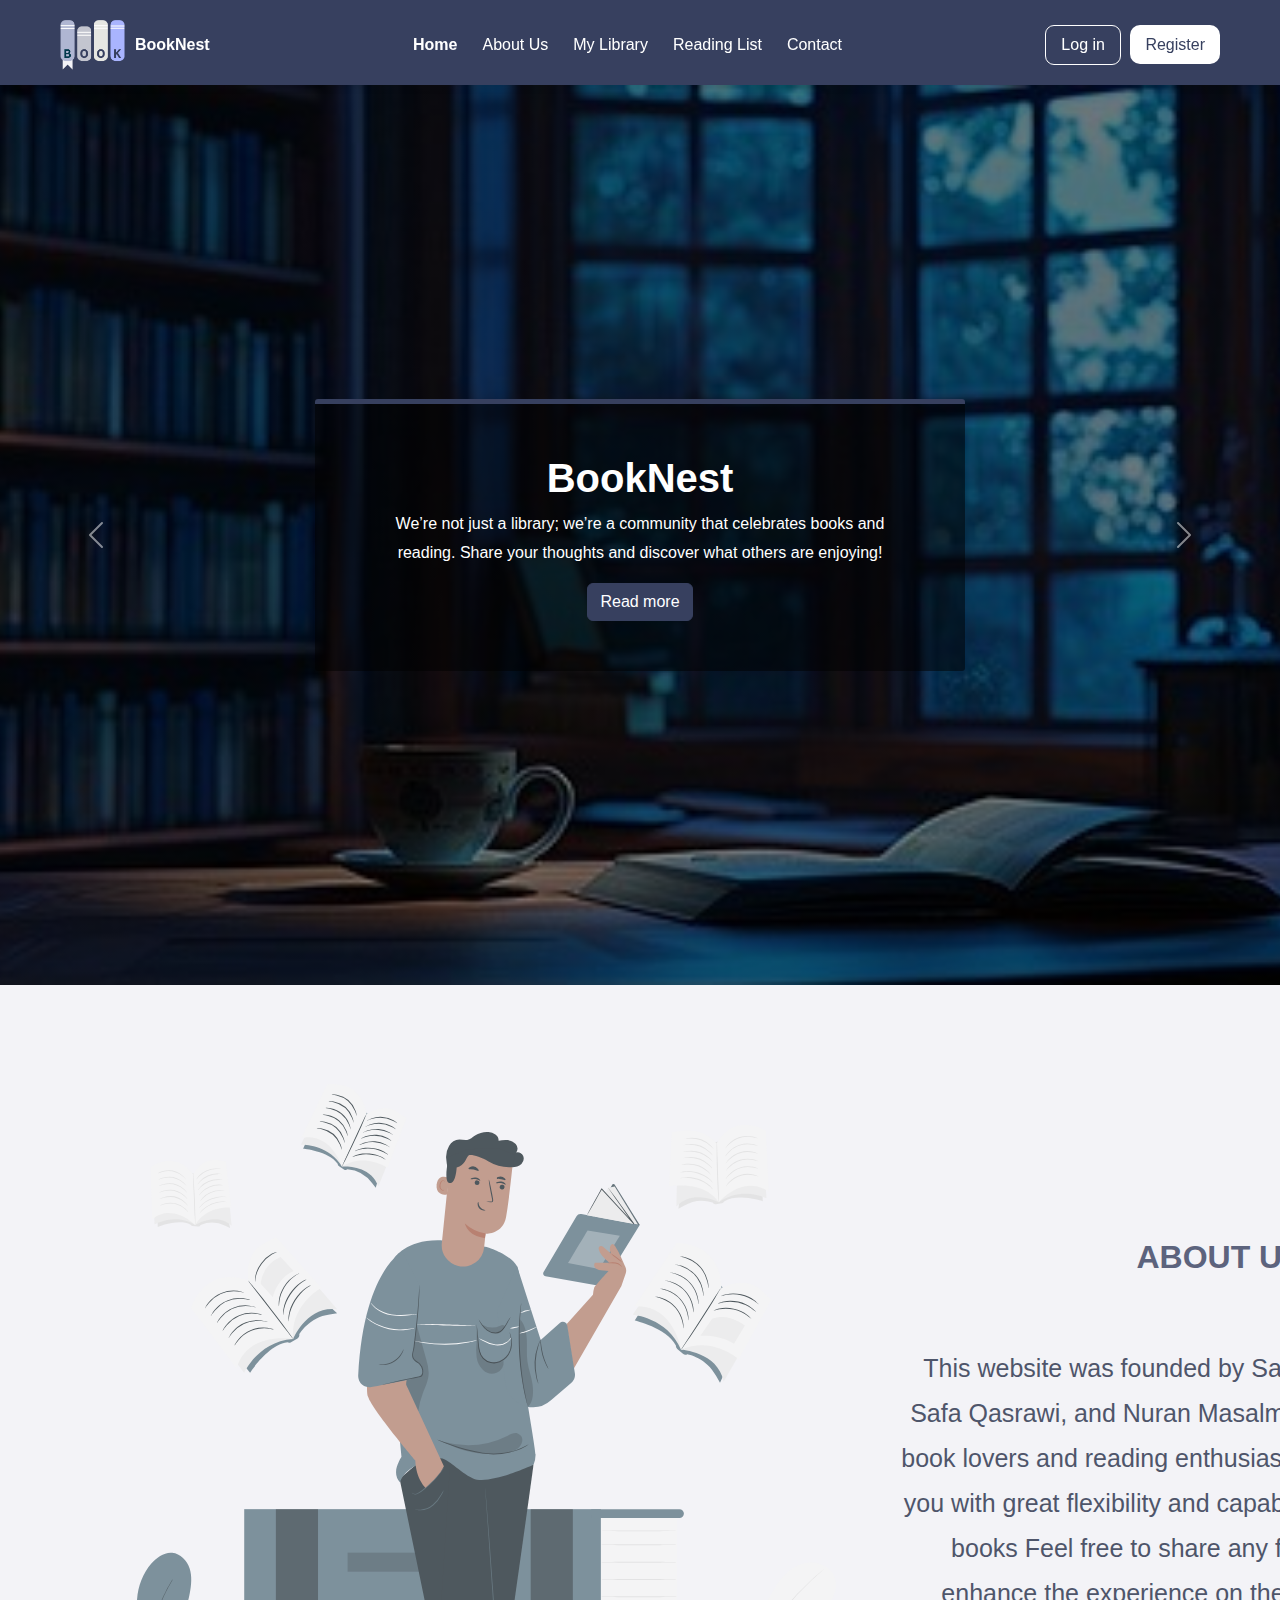
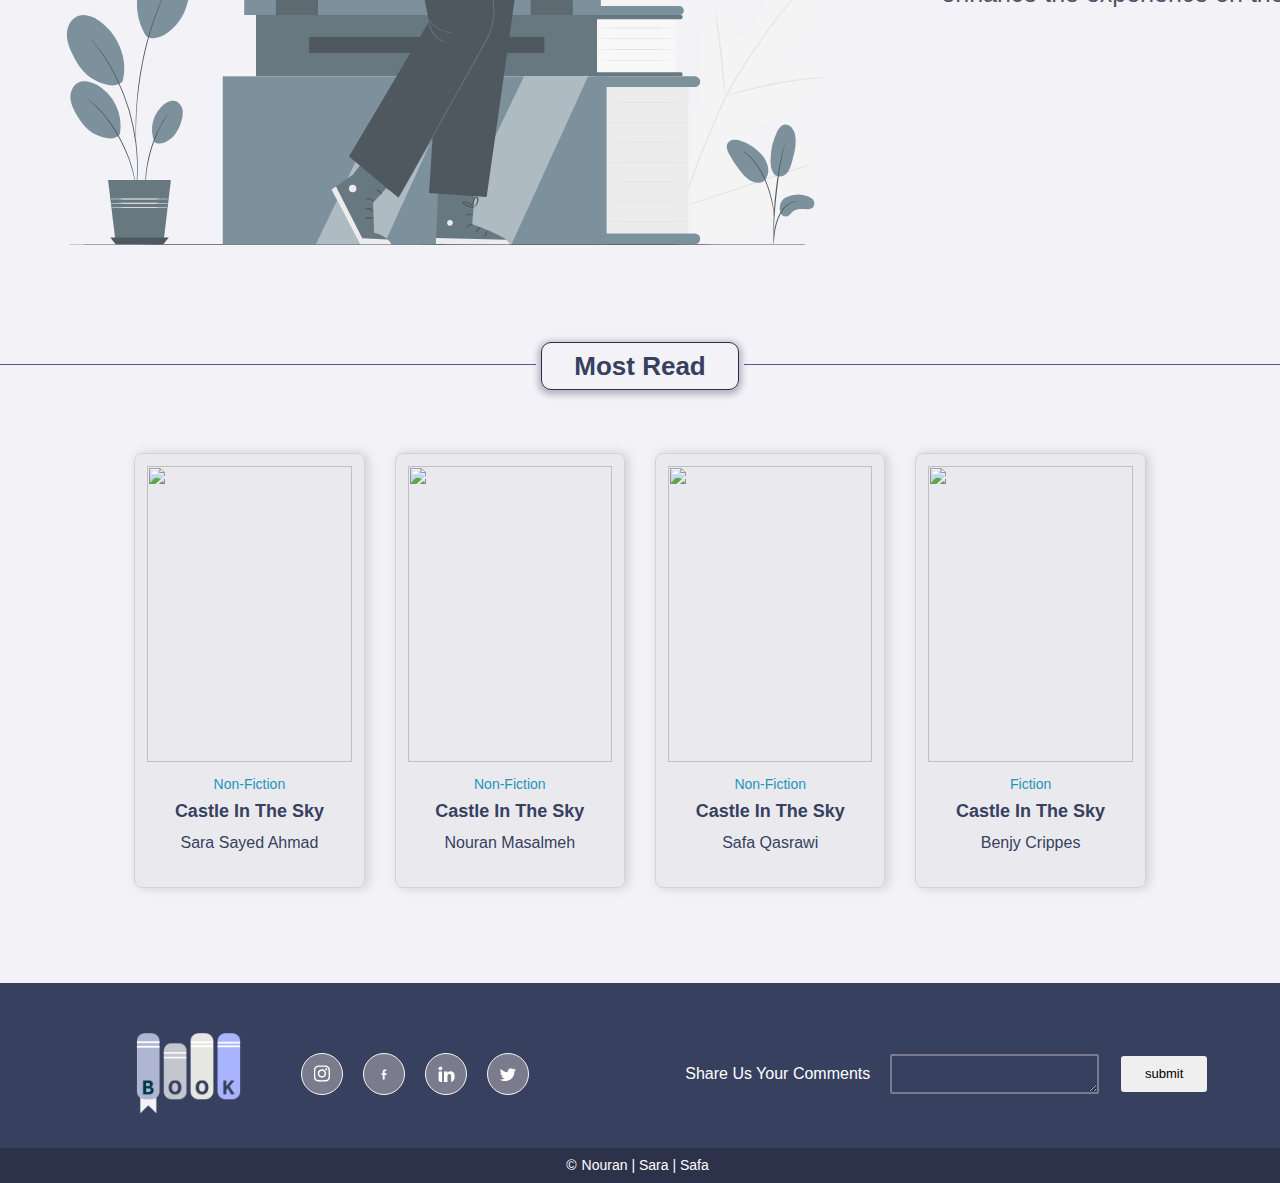
==== commit 34d0310f: "Modify some of the pages" ====
--- a/index.html
+++ b/index.html
@@ -4,7 +4,11 @@
 <head>
     <meta charset="utf-8">
     <meta name="viewport" content="width=device-width, initial-scale=1">
-    <title>Home Page</title>
+    <title>Home </title>
+
+    <!-- Logo Library -->
+    <link rel="shortcut icon" type="image/x-icon" href="./imgs/logo-bro.png">
+
     <link rel="stylesheet" href="CSS/homeCss.css" />
     <link href="https://cdn.jsdelivr.net/npm/bootstrap@5.3.3/dist/css/bootstrap.min.css" rel="stylesheet"
         integrity="sha384-QWTKZyjpPEjISv5WaRU9OFeRpok6YctnYmDr5pNlyT2bRjXh0JMhjY6hW+ALEwIH" crossorigin="anonymous">
@@ -12,21 +16,18 @@
     <link rel="stylesheet" href="https://cdnjs.cloudflare.com/ajax/libs/font-awesome/6.6.0/css/all.min.css"
         integrity="sha512-Kc323vGBEqzTmouAECnVceyQqyqdsSiqLQISBL29aUW4U/M7pSPA/gEUZQqv1cwx4OnYxTxve5UMg5GT6L4JJg=="
         crossorigin="anonymous" referrerpolicy="no-referrer" />
-
 </head>
 
 <body>
     <header class="header">
-
-        <div class="container">
+        <div class="containers">
             <div class="rows">
                 <div class="logo">
-                    <img src="./icons/Code Book (1).png" />
+                    <img src="./imgs/icons/Code Book (1).png" />
                     <a href="#">BookNest</a>
                 </div>
                 <nav class="nav">
                     <ul>
-                        <li>
                         <li>
                             <a href="./index.html" class="bold">Home</a>
                         </li>
@@ -46,23 +47,17 @@
                     </ul>
                 </nav>
                 <div class="auth">
-                    <button class="login-Btn btn">Log in</button>
-                    <a href="./regester.html" class="regester btn">Register</a>
+                    <button class="login-Btn">Log in</button>
+                    <a href="./regester.html" class="regester">Register</a>
                 </div>
             </div>
         </div>
-
     </header>
 
     <main>
-
-
-        <section class="login-form-container">
-
+        <section class="login-form-containers">
             <div class=" close fas fa-times"></div>
-
             <form class="logIn-form">
-
                 <h3>sign in</h3>
                 <span>username</span>
                 <input type="email" class="box" name="" placeholder="enter your email" id="">
@@ -79,59 +74,44 @@
         </section>
 
         <section>
-            <div id="carouselExample" class="carousel slide vh-100">
+            <div id="carouselExample" class="carousel slide carousel-fade vh-100">
                 <div class="carousel-inner vh-100 text-white">
-
                     <div class="carousel-item active vh-100" style="background-image: linear-gradient(rgba(0, 0, 0, 0.5),rgba(0, 0, 0, 0.5)),
-                        url('./imgs/b2.jpg'); ">
-                        <div class="carousel_Caption h-100 d-flex 
-                       justify-content-center align-items-center ">
-                       <div class="carousel_Box">
-                            <h2>BookNest</h2>
-                            <p>Our platform is designed to give you complete control over your 
-                                e-book collection with seamless organization and a user-friendly experience.</p>
-                                <a class="btn btn-outline-main" href="#aboutUs">Read more</a>
-                       </div>
-
-                        </div>
-
-                    </div>
-
-                    <div class="carousel-item active vh-100" style="background-image: linear-gradient(rgba(0, 0, 0, 0.5),rgba(0, 0, 0, 0.5)),
-                    url('./imgs/b3.jpg'); ">
-
+                        url('./imgs/b3.jpg'); ">
                         <div class="carousel_Caption h-100 d-flex  flex-column column-gap-30
-                  justify-content-center align-items-center ">
-
+                        justify-content-center align-items-center ">
                             <div class="carousel_Box">
-                                <h2>BookNest</h2>
+                                <h1 style="font-weight: 600;">BookNest</h1>
                                 <p>Created by book enthusiasts, for book enthusiasts, to foster a love of reading and offer a space for everyone who cherishes books.</p>
                                 <a class="btn btn-outline-main" href="#aboutUs">Read more</a>
                             </div>
-
                         </div>
-
                     </div>
                     <div class="carousel-item active vh-100" style="background-image: linear-gradient(rgba(0,0,0,0.5),rgba(0,0,0,0.5)),
-                url('./imgs/back4.avif'); ">
-
+                        url('./imgs/back4.avif'); ">
                         <div class="carousel_Caption h-100 d-flex  flex-column column-gap-30
-              justify-content-center align-items-center ">
-
+                        justify-content-center align-items-center ">
                             <div class="carousel_Box">
-                                <h2>BookNest</h2>
+                                <h1 style="font-weight: 600;">BookNest</h1>
                                 <p>We’re not just a library; we’re a community that celebrates books and reading.
                                      Share your thoughts and discover what others are enjoying!</p>
-                                     <a class="btn btn-outline-main" href="#aboutUs">Read more</a>
-                                    </div>
-
+                                <a class="btn btn-outline-main" href="#aboutUs">Read more</a>
+                            </div>
                         </div>
-
+                    </div>
+                    <div class="carousel-item active vh-100" style="background-image: linear-gradient(rgba(0,0,0,0.5),rgba(0,0,0,0.5)),
+                    url('./imgs/bg1.jpg'); ">
+                    <div class="carousel_Caption h-100 d-flex  flex-column column-gap-30
+                    justify-content-center align-items-center ">
+                        <div class="carousel_Box">
+                            <h1 style="font-weight: 600;">BookNest</h1>
+                            <p>We’re not just a library; we’re a community that celebrates books and reading.
+                                 Share your thoughts and discover what others are enjoying!</p>
+                            <a class="btn btn-outline-main" href="#aboutUs">Read more</a>
+                        </div>
                     </div>
                 </div>
-
-
-
+                </div>
                 <button class="carousel-control-prev" type="button" data-bs-target="#carouselExample"
                     data-bs-slide="prev">
                     <span class="carousel-control-prev-icon" aria-hidden="true"></span>
@@ -144,6 +124,7 @@
                 </button>
             </div>
         </section>
+
         <section class="aboutUs" id="aboutUs">
             <svg class="animated" id="freepik_stories-book-lover" xmlns="http://www.w3.org/2000/svg"
                 viewBox="0 0 500 500" version="1.1" xmlns:xlink="http://www.w3.org/1999/xlink"
@@ -1127,31 +1108,31 @@
                 <g id="freepik--Hearts--inject-11" class="animable" style="transform-origin: 265.411px 157.31px;">
                     <path
                         d="M335.18,72.83a7.42,7.42,0,0,0-.58-4.4,7.1,7.1,0,0,0-2.82-3.3,5.87,5.87,0,0,0-4.53-.54A5.79,5.79,0,0,0,324.88,66a5.68,5.68,0,0,0-1.06-2.28,5.79,5.79,0,0,0-4-2.21,7.16,7.16,0,0,0-4.22,1,7.41,7.41,0,0,0-3,3.24,8.93,8.93,0,0,0-.63,5.6,12.62,12.62,0,0,0,2.91,5.25c2.19,2.52,5.11,5.73,5.11,5.73s3.77-1.29,7-2a12.79,12.79,0,0,0,5.43-2.56A9.06,9.06,0,0,0,335.18,72.83Z"
-                        style="fill: #607986; transform-origin: 323.533px 71.9099px;" id="elkjj5kkihv5e"
+                        style="fill: #37405f; transform-origin: 323.533px 71.9099px;" id="elkjj5kkihv5e"
                         class="animable"></path>
                     <path
                         d="M313.39,99.46a3.45,3.45,0,0,0-1.3-1.67,3.31,3.31,0,0,0-1.95-.67,2.7,2.7,0,0,0-2.62,2,2.75,2.75,0,0,0-3.16-.63,3.4,3.4,0,0,0-1.48,1.45,3.46,3.46,0,0,0-.46,2.06,4.23,4.23,0,0,0,1.09,2.45,6,6,0,0,0,2.46,1.45c1.51.5,3.49,1.11,3.49,1.11s1.23-1.43,2.38-2.53a6.07,6.07,0,0,0,1.61-2.37A4.24,4.24,0,0,0,313.39,99.46Z"
-                        style="fill: #607986; transform-origin: 308.02px 102.065px;" id="eluvi68lhrzhm"
+                        style="fill: #37405f; transform-origin: 308.02px 102.065px;" id="eluvi68lhrzhm"
                         class="animable"></path>
                     <path
                         d="M171.57,247.13a3.52,3.52,0,0,0-.22-2.1,3.44,3.44,0,0,0-1.3-1.61,2.74,2.74,0,0,0-3.3.33,2.75,2.75,0,0,0-2.35-2.19,3.33,3.33,0,0,0-2,.44,3.54,3.54,0,0,0-1.49,1.5,4.23,4.23,0,0,0-.36,2.66,6.07,6.07,0,0,0,1.32,2.54c1,1.22,2.37,2.79,2.37,2.79s1.81-.57,3.36-.9a6.07,6.07,0,0,0,2.62-1.15A4.33,4.33,0,0,0,171.57,247.13Z"
-                        style="fill: #607986; transform-origin: 166.058px 246.517px;" id="elxjstlumg2ge"
+                        style="fill: #37405f; transform-origin: 166.058px 246.517px;" id="elxjstlumg2ge"
                         class="animable"></path>
                     <path
                         d="M370.2,248.35a2.28,2.28,0,0,0-.82-1,2.19,2.19,0,0,0-1.23-.42,1.26,1.26,0,0,1-2.26.85,1.72,1.72,0,0,0-1.37,0,2.13,2.13,0,0,0-.93.9,2.19,2.19,0,0,0-.29,1.3,2.69,2.69,0,0,0,.69,1.54,3.79,3.79,0,0,0,1.55.91l2.19.7s.77-.91,1.49-1.6a3.73,3.73,0,0,0,1-1.48A2.71,2.71,0,0,0,370.2,248.35Z"
-                        style="fill: #607986; transform-origin: 366.819px 250.03px;" id="el9iw7pmiobhp"
+                        style="fill: #37405f; transform-origin: 366.819px 250.03px;" id="el9iw7pmiobhp"
                         class="animable"></path>
                     <path
                         d="M182.58,214.77a2.18,2.18,0,0,0-.82-1.05,2.05,2.05,0,0,0-1.23-.42,1.7,1.7,0,0,0-1.25.55,1.76,1.76,0,0,0-.4.72,1.82,1.82,0,0,0-.62-.43,1.74,1.74,0,0,0-1.36,0,2.1,2.1,0,0,0-.93.91,2.16,2.16,0,0,0-.29,1.29,2.66,2.66,0,0,0,.69,1.54,3.69,3.69,0,0,0,1.55.91c.94.32,2.19.7,2.19.7s.77-.9,1.49-1.59a3.8,3.8,0,0,0,1-1.49A2.68,2.68,0,0,0,182.58,214.77Z"
-                        style="fill: #607986; transform-origin: 179.195px 216.395px;" id="elzdxmevbsmnb"
+                        style="fill: #37405f; transform-origin: 179.195px 216.395px;" id="elzdxmevbsmnb"
                         class="animable"></path>
                     <path
                         d="M357.88,88.86a2.23,2.23,0,0,0-.82-1,2.19,2.19,0,0,0-1.23-.42,1.76,1.76,0,0,0-1.25.55,1.69,1.69,0,0,0-.39.72,1.84,1.84,0,0,0-.62-.42,1.76,1.76,0,0,0-1.37,0A2.31,2.31,0,0,0,351,90.48a2.69,2.69,0,0,0,.69,1.54,3.79,3.79,0,0,0,1.55.91l2.19.7s.77-.91,1.49-1.6a3.73,3.73,0,0,0,1-1.48A2.71,2.71,0,0,0,357.88,88.86Z"
-                        style="fill: #607986; transform-origin: 354.515px 90.535px;" id="eluj22eddylxk"
+                        style="fill: #37405f; transform-origin: 354.515px 90.535px;" id="eluj22eddylxk"
                         class="animable"></path>
                     <path
                         d="M355.89,224.64a6.41,6.41,0,0,0-.93-3.74,6.18,6.18,0,0,0-2.77-2.56,5,5,0,0,0-5.87,1.44,5.11,5.11,0,0,0-1.14-1.86,5.05,5.05,0,0,0-3.67-1.5,6.1,6.1,0,0,0-3.53,1.31,6.39,6.39,0,0,0-2.3,3.1,7.89,7.89,0,0,0,0,4.9,11.07,11.07,0,0,0,3,4.23c2.15,2,5,4.43,5,4.43s3.12-1.49,5.85-2.47a11.11,11.11,0,0,0,4.43-2.76A7.82,7.82,0,0,0,355.89,224.64Z"
-                        style="fill: #607986; transform-origin: 345.596px 225.405px;" id="elnn8969x6hj"
+                        style="fill: #37405f; transform-origin: 345.596px 225.405px;" id="elnn8969x6hj"
                         class="animable"></path>
                 </g>
                 <defs>
@@ -1183,151 +1164,137 @@
                 book lovers and reading enthusiasts.
                 This library provides you with great flexibility and capability to organize your e-books
                 Feel free to share any feedback with us to enhance the experience on the BookNest website.</p>
-
-
         </section>
+
         <section class="moreReadingSec">
-            <h1><span> most Read</span> </h1>
-            <div class="readMoreContent">
-
-                <div class="moreRead">
-                    <a href="#" class="box">
-                        <div class="image"> <img src="./bookCover/cover2.jpg" /></div>
-                        <div class="content">
-                            <h3>most read</h3>
+            <h2><span> Most Read</span> </h2>
+            <div class="book-list" style="margin-bottom: 95px;">
+                <div class="book-card">
+                    <div class="bg-book">
+                        <!-- content of the book -->
+                        <img class="img-book" src="https://gramentheme.com/html/bookle/assets/img/shop-details/01.png">
+                        <div>
+                            <span class="genre">Non-Fiction</span>
+                            <h3 style="margin-top: 5px;font-size: 18px;font-weight: 600;">Castle In The Sky</h3>
+                            <label>Sara Sayed Ahmad</label>
+
+                            <div class="bt-book">
+                                <div class="stars">
+                                    <i class="fas fa-star"></i>
+                                    <i class="fas fa-star"></i>
+                                    <i class="fas fa-star"></i>
+                                    <i class="fas fa-star"></i>
+                                    <i class="fas fa-star-half-alt"></i>
+                                </div>
+                            </div>
                         </div>
-                        <div class="uth">Tony Faggioli</div>
-                        <div class="stars">
-                            <i class="fas fa-star"></i>
-                            <i class="fas fa-star"></i>
-                            <i class="fas fa-star"></i>
-                            <i class="fas fa-star"></i>
-                            <i class="fas fa-star-half-alt"></i>
+                    </div>
+                </div>
+                <div class="book-card">
+                    <div class="bg-book">
+                        <!-- content of the book -->
+                        <img class="img-book" src="https://gramentheme.com/html/bookle/assets/img/shop-details/02.png">
+                        <div>
+                            <span class="genre">Non-Fiction</span>
+                            <h3 style="margin-top: 5px;font-size: 18px;font-weight: 600;">Castle In The Sky</h3>
+                            <label>Nouran Masalmeh</label>
+
+                            <div class="bt-book">
+                                <div class="stars">
+                                    <i class="fas fa-star"></i>
+                                    <i class="fas fa-star"></i>
+                                    <i class="fas fa-star"></i>
+                                    <i class="fas fa-star"></i>
+                                    <i class="fas fa-star-half-alt"></i>
+                                </div>
+                            </div>
                         </div>
-                    </a>
+                    </div>
                 </div>
-                <div class="moreRead">
-                    <a href="#" class="box">
-                        <div class="image"> <img src="./bookCover/images.jpeg" /></div>
-                        <div class="content">
-                            <h3>most read</h3>
+                <div class="book-card">
+                    <div class="bg-book">
+                        <!-- content of the book -->
+                        <img class="img-book" src="https://marketplace.canva.com/EAFPHUaBrFc/1/0/1003w/canva-black-and-white-modern-alone-story-book-cover-QHBKwQnsgzs.jpg">
+                        <div>
+                            <span class="genre">Non-Fiction</span>
+                            <h3 style="margin-top: 5px;font-size: 18px;font-weight: 600;">Castle In The Sky</h3>
+                            <label>Safa Qasrawi</label>
+
+                            <div class="bt-book">
+                                <div class="stars">
+                                    <i class="fas fa-star"></i>
+                                    <i class="fas fa-star"></i>
+                                    <i class="fas fa-star"></i>
+                                    <i class="fas fa-star"></i>
+                                    <i class="fas fa-star-half-alt"></i>
+                                </div>
+                            </div>
                         </div>
-                        <div class="uth">Rehina</div>
-                        <div class="stars">
-                            <i class="fas fa-star"></i>
-                            <i class="fas fa-star"></i>
-                            <i class="fas fa-star"></i>
-                            <i class="fas fa-star"></i>
-                            <i class="fas fa-star-half-alt"></i>
+                    </div>
+                </div>
+                <div class="book-card">
+                    <div class="bg-book">
+                        <!-- content of the book -->
+                        <img class="img-book" src="https://beetifulbookcovers.com/wp-content/uploads/2017/03/DreamBig.jpg">
+                        <div>
+                            <span class="genre">Fiction</span>
+                            <h3 style="margin-top: 5px;font-size: 18px;font-weight: 600;">Castle In The Sky</h3>
+                            <label>Benjy Crippes</label>
+
+                            <div class="bt-book">
+                                <div class="stars">
+                                    <i class="fas fa-star"></i>
+                                    <i class="fas fa-star"></i>
+                                    <i class="fas fa-star"></i>
+                                    <i class="fas fa-star"></i>
+                                    <i class="fas fa-star-half-alt"></i>
+                                </div>
+                            </div>
                         </div>
-                    </a>
+                    </div>
                 </div>
-                <div class="moreRead">
-                    <a href="#" class="box">
-                        <div class="image"> <img src="./bookCover/cover3.jpg" /></div>
-                        <div class="content">
-                            <h3>most read</h3>
-                        </div>
-                        <div class="uth">Tobias</div>
-                        <div class="stars">
-                            <i class="fas fa-star"></i>
-                            <i class="fas fa-star"></i>
-                            <i class="fas fa-star"></i>
-                            <i class="fas fa-star"></i>
-                            <i class="fas fa-star-half-alt"></i>
-                        </div>
-                    </a>
-                </div>
-                <div class="moreRead">
-                    <a href="#" class="box">
-                        <div class="image"> <img src="./bookCover/cover5.webp" /></div>
-                        <div class="content">
-                            <h3>most read</h3>
-                        </div>
-                        <div class="uth">Estelle</div>
-                        <div class="stars">
-                            <i class="fas fa-star"></i>
-                            <i class="fas fa-star"></i>
-                            <i class="fas fa-star"></i>
-                            <i class="fas fa-star"></i>
-                            <i class="fas fa-star-half-alt"></i>
-                        </div>
-                    </a>
-                </div>
-
             </div>
-
         </section>
-
     </main>
 
-
-
-
     <footer class="footer" id="contact">
-        <div class="container">
-
+        <div class="containers">
             <div class="row">
-
-
                 <div class="start_footer">
                     <div class="logo">
-                        <img src="./icons/Code Book (1).png" />
-                        <a href="#">BookNest</a>
+                        <img src="./imgs/icons/Code Book (1).png" />
                     </div>
-
                     <div class="icons">
-                        <a href="instagram"> <img src="./icons/instagram logo.svg" /></a>
-                        <a href="facebok"><img src="./icons/facebok.svg" /></a>
-                        <a href="linkedin"><img src="./icons/linkedIn.svg" /></a>
-                        <a href="twitte"><img src="./icons/Twitter logo.svg" /></a>
+                        <a href="instagram"> <img src="./imgs/icons/instagram logo.svg" /></a>
+                        <a href="facebok"><img src="./imgs/icons/facebok.svg" /></a>
+                        <a href="linkedin"><img src="./imgs/icons/linkedIn.svg" /></a>
+                        <a href="twitte"><img src="./imgs/icons/Twitter logo.svg" /></a>
                     </div>
                 </div>
 
-
-
-
                 <div class="end_footer">
-
                     <form class="formContact">
                         <div class="textarea">
                             <label>Share Us Your Comments</label>
                             <textarea id="textarea" name="Notes"></textarea>
                             <input class="button" type="submit" value="submit" />
                         </div>
-
-
                     </form>
                 </div>
-
-
             </div>
-
-
-
         </div>
         <div class="tail_footer">
-            <svg xmlns="http://www.w3.org/2000/svg"
-                viewBox="0 0 512 512"><!--!Font Awesome Free 6.6.0 by @fontawesome - https://fontawesome.com License - https://fontawesome.com/license/free Copyright 2024 Fonticons, Inc.-->
-                <path fill="#f2f2f2"
-                    d="M256 48a208 208 0 1 1 0 416 208 208 0 1 1 0-416zm0 464A256 256 0 1 0 256 0a256 256 0 1 0 0 512zM160 152l0 112 0 96c0 13.3 10.7 24 24 24s24-10.7 24-24l0-72 60.9 0 37.2 81.9c5.5 12.1 19.7 17.4 31.8 11.9s17.4-19.7 11.9-31.8L315.7 275c21.8-14.3 36.3-39 36.3-67c0-44.2-35.8-80-80-80l-88 0c-13.3 0-24 10.7-24 24zm48 88l0-64 64 0c17.7 0 32 14.3 32 32s-14.3 32-32 32l-64 0z" />
-            </svg>
-            <p>Nouran|Sara|Safa</p>
+           <span style="margin-top: 7px;">
+                &#169;
+           </span>
+            <p>Nouran | Sara | Safa</p>
         </div>
-
-
         </div>
-
-
-
-
     </footer>
 
     <script src="https://cdn.jsdelivr.net/npm/bootstrap@5.3.3/dist/js/bootstrap.bundle.min.js"
         integrity="sha384-YvpcrYf0tY3lHB60NNkmXc5s9fDVZLESaAA55NDzOxhy9GkcIdslK1eN7N6jIeHz"
         crossorigin="anonymous"></script>
     <script src="./JS/homeScript.js"></script>
-
 </body>
-
 </html>--- a/CSS/homeCss.css
+++ b/CSS/homeCss.css
@@ -1,79 +1,5 @@
-.rows {
-    display: flex;
-    justify-content: space-between;
-    align-items: center;
-    flex-wrap: wrap;
-}
-
-:root {
-    --mainFont: sans-serif;
-    --subFont: "Inter", sans-serif;
-    --mainColor: #37405f;
-}
-
-/*start header*/
-.header {
-    position: sticky;
-    top: 0;
-    box-shadow: 0px 1.6474391222000122px 8.23719596862793px rgba(0, 0, 0, 0.1);
-    background-color: var(--mainColor);
-    z-index: 100;
-    height: 70px;
-    padding: 20px 0;
-width: 100%;
-}
-
-
-.nav ul {
-    display: flex;
-    flex-wrap: wrap;
-    gap: 16px;
-}
-
-.header .logo {
-    display: flex;
-    align-items: center;
-    gap: 10px;
-    flex-wrap: wrap;
-}
-
-.header .logo img {
-    width: 40px;
-
-}
-
-.header .logo a {
-    font-weight: bold;
-    color: #fff;
-}
-
-
-
-.header nav a {
-    color: #fff;
-}
-
-.bold {
-    font-weight: 900;
-}
-
-
-
-.header .auth .login-Btn {
-    border: 1px solid #fff;
-    color: #fff;
-}
-
-.header .auth .regester {
-    background-color: #fff;
-    color: var(--mainColor);
-}
-
-/*end header*/
-
 /* about us */
 .aboutUs {
-    
     height: 100vh;
     display: flex;
     flex-wrap: wrap;
@@ -83,25 +9,22 @@
     font-size: 25px;
     opacity: 0.8;
     justify-content: center;
-    
-
 }
 .aboutUs p{
     width: 50%;
     text-align: center;
-    
+    color: #262e48;
 }
 .aboutUs h2{
     width: 50%;
     text-align: center;
     margin-bottom: 70px;
+    font-weight: 700;
 }
 /* end about us */
 
-
 /* start login form */
-
- .login-form-container {
+ .login-form-containers {
     display: none;
     align-items: center;
     justify-content: center;
@@ -112,108 +35,100 @@
     z-index: 10000;
     height: 100%;
     width: 100%;
-    
 }
 .active{
     display: flex;
 }
-
-.login-form-container form{
+.login-form-containers form{
     background:#ffffff;
     border:1px solid rgb(0, 0,0.1); 
     width:400px; 
-    padding:10px; 
-    box-shadow: 2px 2px  1px 2px rgba(0,0, 0, 0.3),-2px -2px 1px 2px rgba(0,0, 0, 0.3); 
+    padding: 25px; 
+    box-shadow: 1px 1px 6px 2px rgb(89 77 126 / 30%), -1px -2px 6px 2px rgb(89 77 126 / 30%); 
     border-radius: 5px; 
     margin:2px; 
-    }
-    .login-form-container form h3{
-        font-size: 30px;
-        text-transform: uppercase;
-        color: #444;
-        text-align: center;
-    }
-    .login-form-container form span{
-        display: block;
-        font-size: 24px;
-        padding-top: 16px;
-    }
-    .login-form-container form .box{
-        width: 100%;
-        margin: 5px 0;
-        font-size: 15px;
-        border:1px solid rgb(0, 0,0.1);
-        border-radius: 80px;
-        padding: 5px 5px;
-        color: #444;
-        text-transform: none;
-        box-shadow: 2px 2px  1px 1px rgba(0,0, 0, 0.3); 
-
-    }
-    .login-form-container form .checkbox{
-        display: flex;
-        align-items: center;
-        gap: 8px;
-        padding: 16px 0;
-    }
-    .login-form-container form .checkbox label{
-        font-size: 15px;
-        color:#949697 ;
-        cursor: pointer;
-
-    }
-    .login-form-container form .btn{
-       
-        text-align: center;
-        width: 100%;
-        margin-top:5px;
-        display: inline-block;
-        padding:5px 5px;
-        border-radius: 8px;
-        color: #fff;
-        background-color: var(--mainColor);
-        font-size: 22px;
-        cursor: pointer;
-    
-    }
-    .login-form-container form .btn:hover{
-        background-color: #61798f;
-    }
-    .login-form-container form p{
-        padding-top: 5px;
-        color: #949697;
-        font-size: 16px;
-    }
-    .login-form-container form p a{
-        color: var(--mainColor);
-
-    }
-    .login-form-container .close{
-        position: absolute;
-        top: 10px;
-        right: 10px;
-        font-size: 20px;
-        color: var(--mainColor);
-        cursor: pointer;
-    }
+}
+.login-form-containers form h3{
+    font-size: 30px;
+    text-transform: uppercase;
+    color: #444;
+    text-align: center;
+}
+.login-form-containers form span{
+    display: block;
+    font-size: 20px;
+    padding-top: 20px;
+}
+.login-form-containers form .box{
+    width: 100%;
+    margin: 5px 0;
+    font-size: 15px;
+    border: 1px solid #707c89;
+    border-radius: 80px;
+    padding: 5px 12px;
+    color: #444;
+    text-transform: none;
+    box-shadow: 2px 2px  1px 1px rgba(0,0, 0, 0.3);
+}
+.login-form-containers form .checkbox{
+    display: flex;
+    align-items: center;
+    gap: 8px;
+    padding: 16px 0;
+}
+.login-form-containers form .checkbox label{
+    font-size: 15px;
+    color:#949697 ;
+    cursor: pointer;
+}
+.login-form-containers form .btn{
+    text-align: center;
+    width: 100%;
+    margin-top:5px;
+    display: inline-block;
+    padding:5px 5px;
+    border-radius: 8px;
+    color: #fff;
+    background-color: var(--mainColor);
+    font-size: 22px;
+    cursor: pointer;
+}
+.login-form-containers form .btn:hover{
+    background-color: #61798f;
+}
+.login-form-containers form p{
+    padding-top: 10px;
+    color: #949697;
+    font-size: 16px;
+}
+.login-form-containers form p a{
+    color: var(--mainColor);
+}
+.login-form-containers .close{
+    position: absolute;
+    top: 10px;
+    right: 10px;
+    font-size: 20px;
+    color: var(--mainColor);
+    cursor: pointer;
+}
 
 /* slider */
-
 .carousel-item {
     background-size: cover;
     background-position: bottom;
 }
-
 .carousel_Box {
     text-align: center;
     padding: 50px;
-    width: 950px;
+    width: 650px;
     background-color: rgba(0, 0, 0, 0.5);
-    padding: 20px;
     border-top: 5px solid var(--mainColor);
     border-radius: 3px;
 }
-
+.carousel_Box p{
+    margin-top: 5px;
+}
 .carousel_Box .btn-outline-main {
     --bs-btn-color: var(--mainColor);
     --bs-btn-border-color: var(--mainColor);
@@ -229,7 +144,6 @@
     --bs-btn-disabled-bg: transparent;
     --bs-btn-disabled-border-color:var(--mainColor);
     --bs-gradient: none;
-   
 }
 .carousel_Box .btn{
     background-color: var(--mainColor);
@@ -241,9 +155,8 @@
 
 /* more Reading */
 .moreReadingSec{
-
-    margin-top: 30px;
-    margin-bottom: 30px;
+    margin-top: 60px;
+    margin-bottom: 60px;
 }
 .readMoreContent{
     display: flex;
@@ -251,38 +164,35 @@
     gap: 10px;
     padding: 90px 32px;
 }
-
-.moreReadingSec  h1 {
+.moreReadingSec  h2{
     position: relative;
     text-align: center; 
- 
-  }
-  .moreReadingSec  h1 span
-  {
-  border:1px solid rgb(0, 0,0.1); 
-  padding: 8px 32px;
-  font-size: 32px;
-  box-shadow: 2px 2px 6px 4px rgba(0,0, 0, 0.3); 
-
-
-  } 
-  .moreReadingSec  h1::before,
-  .moreReadingSec h1::after {
+    margin-bottom: 70px;
+}
+.moreReadingSec h2 span
+{
+    border: 1px solid rgb(47 43 74);
+    padding: 8px 32px;
+    font-size: 26px;
+    font-weight: 700;
+    box-shadow: 0px 2px 6px 3px rgb(48 40 68 / 30%);
+    border-radius: 10px;
+} 
+.moreReadingSec h2::before,
+.moreReadingSec h2::after {
     content: "";
     position: absolute;
     top: 50%;
     width: 41.9%;
     height: 1px; 
-    background-color: #444;
-  }
-  
-  .moreReadingSec   h1::before {
+    background-color: #53598e;
+}
+.moreReadingSec h2::before{
     left: 0;
-  }
-  
-  .moreReadingSec  h1::after {
+}
+.moreReadingSec h2::after {
     right: 0;
-  }
+}
 .moreRead .box{
     display: flex;
     flex-direction: column;
@@ -290,21 +200,18 @@
     align-items: center;
     gap: 5px;
     padding: 15px 16px;
-  border:1px solid rgb(0, 0,0.1);
-  box-shadow: 1px 1px 2px 2px rgba(0,0, 0, 0.3); 
-
+    border:1px solid rgb(0, 0,0.1);
+    box-shadow: 1px 1px 2px 2px rgba(0,0, 0, 0.3); 
     margin: 16px 0;
 }
 .moreRead .box:hover{
     border: 1px solid #444;
     box-shadow: 4px 4px 6px 4px rgba(0,0, 0, 0.3),-4px 4px 6px 4px rgba(0,0, 0, 0.3); 
-
 }
 .moreRead .box .image img{
     box-shadow: 2px 2px 6px 4px rgba(0,0, 0, 0.3);
     width: 180px;
     height: 281px;
-
 }
 .moreRead .box h3{
     font-size: 24px;
@@ -319,123 +226,4 @@
    font-size: 24px;
    color: var(--mainColor);
 }
-/* end more Reading */
-/* footer */
-.footer {
-    background-color: var(--mainColor);
-    color: #fff;
-    padding: 50px 0;
-
-    position: relative;
-    height: 200px;
-}
-
-.footer a {
-    color: #fff;
-}
-
-.footer .row {
-    gap: 45px;
-}
-
-.footer .start_footer,
-.footer .end_footer {
-    width: calc((100% - 45px) / 2);
-}
-
-
-
-.start_footer {
-    display: flex;
-    flex-wrap: wrap;
-    gap: 60px;
-}
-
-.footer .start_footer .logo {
-    display: flex;
-    flex-wrap: wrap;
-    gap: 10px;
-    align-items: center;
-}
-
-.footer .start_footer .logo img {
-    width: 55px;
-}
-
-.footer .start_footer .logo a {
-    font-size: 15px;
-    font-weight: bold;
-}
-
-
-
-.footer .start_footer .icons {
-    display: flex;
-    flex-wrap: wrap;
-    gap: 20px;
-}
-
-.footer .start_footer .icons img {
-
-    border: 1px solid #F4F4F4;
-    border-radius: 50%;
-    width: 20px;
-    height: 20px;
-    padding: 10px;
-    box-sizing: content-box;
-    background-color: #7b7b8d;
-
-}
-.footer .start_footer .icons img:hover
-{
-    background-color: #babac5;
-
-}
-
-.footer .end_footer .formContact {
-    display: flex;
-    align-items: center;
-    gap: 20px;
-}
-
-.footer .end_footer .formContact .textarea {
-    display: flex;
-    gap: 20px;
-    align-items: center;
-}
-
-.footer .end_footer .formContact .textarea textarea {
-    background-color: var(--mainColor);
-    border: 2px solid #7b7b8d;
-    border-radius: 2px;
-    height: 40px;
-}
-
-.footer .end_footer .formContact .button {
-    padding: 5px;
-    width: 90px;
-    height: 40px;
-    border: 2px solid var(--mainColor);
-    border-radius: 5px;
-    box-shadow: #9cb6cc;
-    font-size: small;
-}
-
-.footer .tail_footer {
-    background-color: #2d324b;
-    position: absolute;
-    width: 100%;
-    bottom: 0;
-    display: flex;
-    justify-content: center;
-    font-size: 14px;
-}
-
-.footer .tail_footer p {
-    margin: 5px;
-
-}
-
-.footer .tail_footer svg {
-    width: 15px;
-}+/* end more Reading */--- a/CSS/style.css
+++ b/CSS/style.css
@@ -8,6 +8,195 @@
 input:focus, textarea:focus{
     outline: 0;
     box-shadow: 0px 0px 0px 2px rgba(0,123,255,.25);
+}
+a {
+    text-decoration: none;
+}
+ul {
+    list-style: none;
+}
+p{
+    line-height: 1.8;
+}
+
+.rows {
+    display: flex;
+    justify-content: space-between;
+    align-items: center;
+    flex-wrap: wrap;
+}
+:root {
+    --mainFont: sans-serif;
+    --subFont: "Inter", sans-serif;
+    --mainColor: #37405f;
+}
+/*start header*/
+.header, ::after, ::before {
+    box-sizing: unset;
+}
+.header {
+    position: sticky;
+    top: 0;
+    box-shadow: 0px 1.6474391222000122px 8.23719596862793px rgba(0, 0, 0, 0.1);
+    background-color: var(--mainColor);
+    z-index: 100;
+    height: 45px;
+    padding: 20px 0;
+    width: 100%;
+}
+.nav ul {
+    display: flex;
+    flex-wrap: wrap;
+    gap: 25px;
+    margin: 0;
+}
+.header .logo {
+    display: flex;
+    align-items: center;
+    gap: 10px;
+    flex-wrap: wrap;
+}
+.header .logo img {
+    width: 65px;
+}
+.header ul{
+    padding-left: 0;
+}
+.header ul li{
+    line-height: 1.5;
+}
+.header .logo a {
+    font-weight: bold;
+    color: #fff;
+}
+.header nav a {
+    color: #fff;
+}
+.header nav a:hover {
+    color: #29aad4;
+}
+.bold {
+    font-weight: 900;
+}
+.header .auth .login-Btn {
+    border: 1px solid #fff;
+    color: #fff;
+    margin-right: 5px;
+    border-radius: 9px;
+    background-color: #ffffff00;
+    padding: 7px 15px;
+    font-size: 16px;
+    line-height: 1.5;
+}
+.header .auth .regester {
+    background-color: #fff;
+    color: var(--mainColor);
+    padding: 11px 15px;
+    border-radius: 10px;
+}
+/*end header*/
+
+/* footer */
+footer, ::after, ::before{
+    box-sizing: border-box;
+}
+.footer {
+    background-color: var(--mainColor);
+    color: #fff;
+    padding: 50px 0;
+    position: relative;
+    height: 200px;
+}
+.footer a {
+    color: #fff;
+}
+.footer .row {
+    gap: 45px;
+    display: flex;
+    flex-direction: row;
+}
+.footer .start_footer,
+.footer .end_footer {
+    width: calc((100% - 45px) / 2);
+    display: flex;
+    justify-content: center;
+}
+.start_footer {
+    display: flex;
+    flex-wrap: wrap;
+    gap: 60px;
+}
+.footer .start_footer .logo {
+    display: flex;
+    flex-wrap: wrap;
+    gap: 10px;
+    align-items: center;
+}
+.footer .start_footer .logo img {
+    width: 105px;
+}
+.footer .start_footer .logo a {
+    font-size: 15px;
+    font-weight: bold;
+}
+.footer .start_footer .icons {
+    display: flex;
+    flex-wrap: wrap;
+    gap: 20px;
+    align-items: center;
+}
+.footer .start_footer .icons img {
+    border: 1px solid #F4F4F4;
+    border-radius: 50%;
+    width: 20px;
+    height: 20px;
+    padding: 10px;
+    box-sizing: content-box;
+    background-color: #7b7b8d;
+}
+.footer .start_footer .icons img:hover
+{
+    background-color: #babac5;
+}
+.footer .end_footer .formContact {
+    display: flex;
+    align-items: center;
+    gap: 20px;
+}
+.footer .end_footer .formContact .textarea {
+    display: flex;
+    gap: 20px;
+    align-items: center;
+}
+.footer .end_footer .formContact .textarea textarea {
+    background-color: var(--mainColor);
+    border: 2px solid #7b7b8d;
+    border-radius: 2px;
+    height: 40px;
+}
+.footer .end_footer .formContact .button {
+    padding: 5px;
+    width: 90px;
+    height: 40px;
+    border: 2px solid var(--mainColor);
+    border-radius: 5px;
+    box-shadow: #9cb6cc;
+    font-size: small;
+}
+.footer .tail_footer {
+    background-color: #2d324b;
+    position: absolute;
+    width: 100%;
+    bottom: 0;
+    display: flex;
+    justify-content: center;
+    font-size: 14px;
+}
+.footer .tail_footer p {
+    margin: 5px;
+}
+.footer .tail_footer svg {
+    width: 15px;
 }
 
 /* background img */
@@ -39,7 +228,6 @@
 
 /* title pages */
 .text-page a{
-    text-decoration: none;
     color: #37405f;
 }
 .text-page span{
@@ -83,19 +271,19 @@
     visibility: visible;
 }
 
-/* container */
-section.container{
+/* containers */
+.containers{
     width: calc(100% - 120px);
     margin: auto;
 }
 
  /* search book */
- .container .search-books{
+ .containers .search-books{
     text-align: center;
     padding: 40px 10px;
     margin: 10px;
 }
-.container .search-books input{
+.containers .search-books input{
     width: 792px;
     height: 37px;
     font-size: 16px;
@@ -114,14 +302,11 @@
     background-color: #3a9fc054;
     color: #01394c;
 }
-#filterContainer {
+#filtercontainers{
     position: relative;
-    display: inline-block;
 }
 .search-books .list-filter{
     position: absolute;
-    top: calc(100% + 5px);
-    left:0;
     display: none;
     list-style: none;
     padding: 0;
@@ -132,8 +317,8 @@
     text-align: left;
     border-radius: 5px;
     z-index: 1;
+    left: 77%;
     margin: 3px 0px;
-    box-shadow: 0px 4px 8px rgba(0, 0, 0, 0.1);
 }
 .search-books .list-filter li{
     padding: 14px 10px;
@@ -148,9 +333,9 @@
 section .book-list{
     display: flex;
     flex-direction: row;
-    column-gap: 20px;
+    column-gap: 30px;
     row-gap: 40px;
-    justify-content: space-between;
+    justify-content: center;
     flex-wrap: wrap;
     text-align: center;
 }
@@ -176,7 +361,7 @@
     padding-top: 10px;
 }
 
-.book-list .bg-book .gener{
+.book-list .bg-book .genre{
     font-size: 14px;
     color: #2494b9;
 }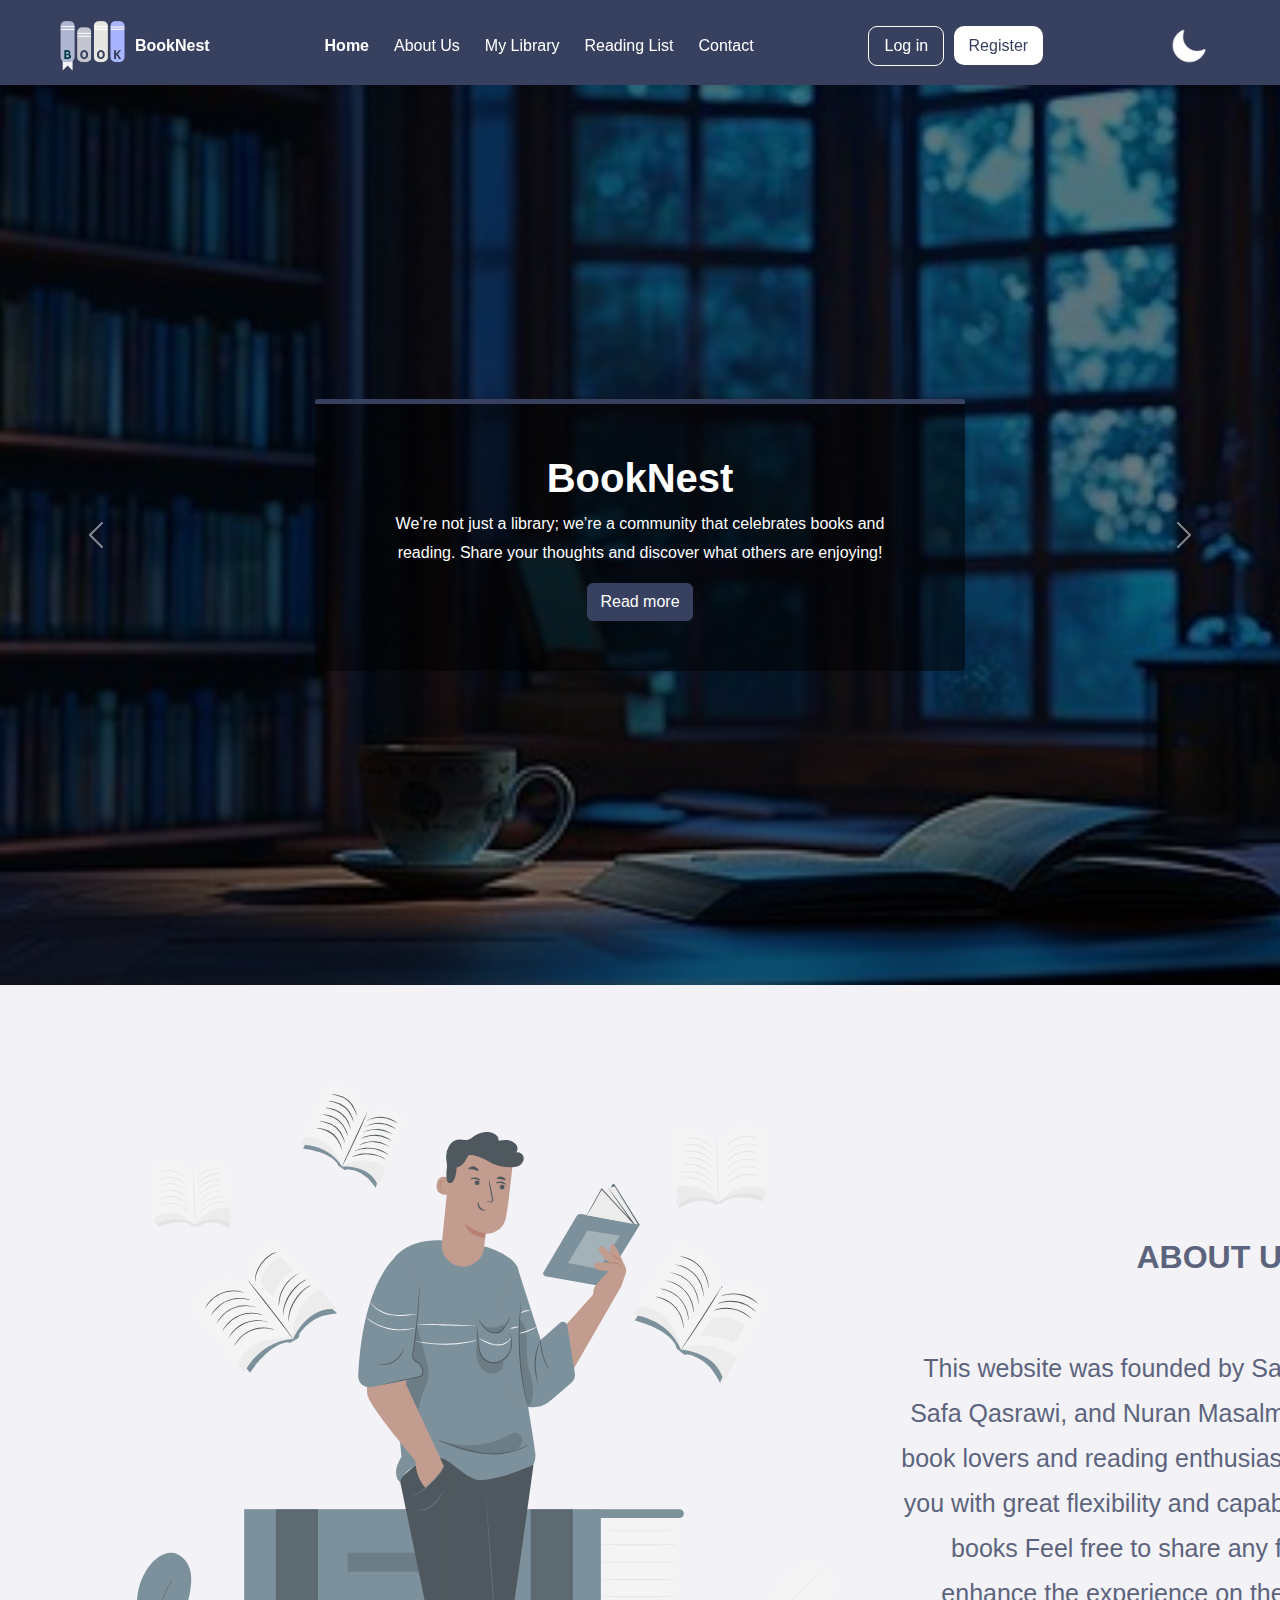
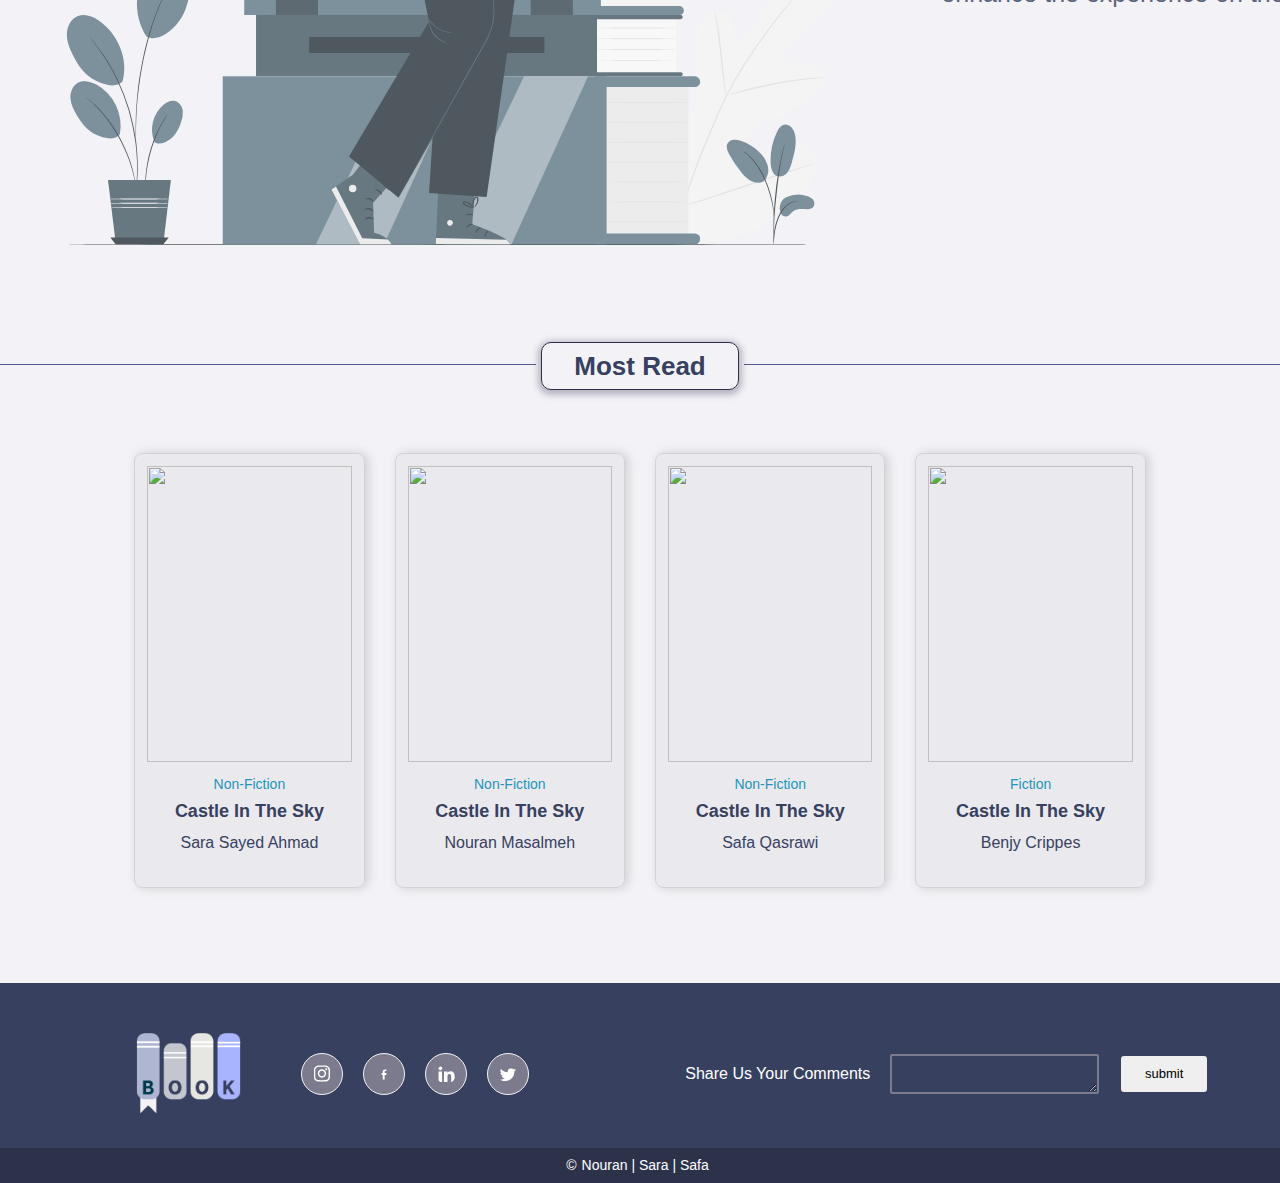
==== commit acd90894: "add darck mode" ====
--- a/index.html
+++ b/index.html
@@ -7,12 +7,12 @@
     <title>Home </title>
 
     <!-- Logo Library -->
-    <link rel="shortcut icon" type="image/x-icon" href="./imgs/logo-bro.png">
-
-    <link rel="stylesheet" href="CSS/homeCss.css" />
+    <link rel="shortcut icon" type="image/x-icon" href="./assets/images/logo-bro.png">
+
+    <link rel="stylesheet" href="./assets/CSS/home_style.css" />
     <link href="https://cdn.jsdelivr.net/npm/bootstrap@5.3.3/dist/css/bootstrap.min.css" rel="stylesheet"
         integrity="sha384-QWTKZyjpPEjISv5WaRU9OFeRpok6YctnYmDr5pNlyT2bRjXh0JMhjY6hW+ALEwIH" crossorigin="anonymous">
-    <link rel="stylesheet" href="./CSS/style.css" />
+    <link rel="stylesheet" href="./assets/CSS/style.css" />
     <link rel="stylesheet" href="https://cdnjs.cloudflare.com/ajax/libs/font-awesome/6.6.0/css/all.min.css"
         integrity="sha512-Kc323vGBEqzTmouAECnVceyQqyqdsSiqLQISBL29aUW4U/M7pSPA/gEUZQqv1cwx4OnYxTxve5UMg5GT6L4JJg=="
         crossorigin="anonymous" referrerpolicy="no-referrer" />
@@ -23,7 +23,7 @@
         <div class="containers">
             <div class="rows">
                 <div class="logo">
-                    <img src="./imgs/icons/Code Book (1).png" />
+                    <img src="./assets/images/icons/logo.png" />
                     <a href="#">BookNest</a>
                 </div>
                 <nav class="nav">
@@ -46,10 +46,13 @@
                         </li>
                     </ul>
                 </nav>
+
                 <div class="auth">
                     <button class="login-Btn">Log in</button>
-                    <a href="./regester.html" class="regester">Register</a>
+                    <a href="./register.html" class="regester">Register</a>
                 </div>
+                <button class="darckBtn"><img id="buttonImage" width="50px" src="./assets/images/icons/moon.png" /></button>
+
             </div>
         </div>
     </header>
@@ -77,40 +80,41 @@
             <div id="carouselExample" class="carousel slide carousel-fade vh-100">
                 <div class="carousel-inner vh-100 text-white">
                     <div class="carousel-item active vh-100" style="background-image: linear-gradient(rgba(0, 0, 0, 0.5),rgba(0, 0, 0, 0.5)),
-                        url('./imgs/b3.jpg'); ">
+                        url('./assets/images/b3.jpg'); ">
                         <div class="carousel_Caption h-100 d-flex  flex-column column-gap-30
                         justify-content-center align-items-center ">
                             <div class="carousel_Box">
                                 <h1 style="font-weight: 600;">BookNest</h1>
-                                <p>Created by book enthusiasts, for book enthusiasts, to foster a love of reading and offer a space for everyone who cherishes books.</p>
+                                <p>Created by book enthusiasts, for book enthusiasts, to foster a love of reading and
+                                    offer a space for everyone who cherishes books.</p>
                                 <a class="btn btn-outline-main" href="#aboutUs">Read more</a>
                             </div>
                         </div>
                     </div>
                     <div class="carousel-item active vh-100" style="background-image: linear-gradient(rgba(0,0,0,0.5),rgba(0,0,0,0.5)),
-                        url('./imgs/back4.avif'); ">
+                        url('./assets/images/b4.avif'); ">
                         <div class="carousel_Caption h-100 d-flex  flex-column column-gap-30
                         justify-content-center align-items-center ">
                             <div class="carousel_Box">
                                 <h1 style="font-weight: 600;">BookNest</h1>
                                 <p>We’re not just a library; we’re a community that celebrates books and reading.
-                                     Share your thoughts and discover what others are enjoying!</p>
+                                    Share your thoughts and discover what others are enjoying!</p>
                                 <a class="btn btn-outline-main" href="#aboutUs">Read more</a>
                             </div>
                         </div>
                     </div>
                     <div class="carousel-item active vh-100" style="background-image: linear-gradient(rgba(0,0,0,0.5),rgba(0,0,0,0.5)),
-                    url('./imgs/bg1.jpg'); ">
-                    <div class="carousel_Caption h-100 d-flex  flex-column column-gap-30
+                    url('./assets/images/b1.jpg'); ">
+                        <div class="carousel_Caption h-100 d-flex  flex-column column-gap-30
                     justify-content-center align-items-center ">
-                        <div class="carousel_Box">
-                            <h1 style="font-weight: 600;">BookNest</h1>
-                            <p>We’re not just a library; we’re a community that celebrates books and reading.
-                                 Share your thoughts and discover what others are enjoying!</p>
-                            <a class="btn btn-outline-main" href="#aboutUs">Read more</a>
+                            <div class="carousel_Box">
+                                <h1 style="font-weight: 600;">BookNest</h1>
+                                <p>We’re not just a library; we’re a community that celebrates books and reading.
+                                    Share your thoughts and discover what others are enjoying!</p>
+                                <a class="btn btn-outline-main" href="#aboutUs">Read more</a>
+                            </div>
                         </div>
                     </div>
-                </div>
                 </div>
                 <button class="carousel-control-prev" type="button" data-bs-target="#carouselExample"
                     data-bs-slide="prev">
@@ -1214,7 +1218,8 @@
                 <div class="book-card">
                     <div class="bg-book">
                         <!-- content of the book -->
-                        <img class="img-book" src="https://marketplace.canva.com/EAFPHUaBrFc/1/0/1003w/canva-black-and-white-modern-alone-story-book-cover-QHBKwQnsgzs.jpg">
+                        <img class="img-book"
+                            src="https://marketplace.canva.com/EAFPHUaBrFc/1/0/1003w/canva-black-and-white-modern-alone-story-book-cover-QHBKwQnsgzs.jpg">
                         <div>
                             <span class="genre">Non-Fiction</span>
                             <h3 style="margin-top: 5px;font-size: 18px;font-weight: 600;">Castle In The Sky</h3>
@@ -1235,7 +1240,8 @@
                 <div class="book-card">
                     <div class="bg-book">
                         <!-- content of the book -->
-                        <img class="img-book" src="https://beetifulbookcovers.com/wp-content/uploads/2017/03/DreamBig.jpg">
+                        <img class="img-book"
+                            src="https://beetifulbookcovers.com/wp-content/uploads/2017/03/DreamBig.jpg">
                         <div>
                             <span class="genre">Fiction</span>
                             <h3 style="margin-top: 5px;font-size: 18px;font-weight: 600;">Castle In The Sky</h3>
@@ -1262,13 +1268,13 @@
             <div class="row">
                 <div class="start_footer">
                     <div class="logo">
-                        <img src="./imgs/icons/Code Book (1).png" />
+                        <img src="./assets/images/icons/logo.png" />
                     </div>
                     <div class="icons">
-                        <a href="instagram"> <img src="./imgs/icons/instagram logo.svg" /></a>
-                        <a href="facebok"><img src="./imgs/icons/facebok.svg" /></a>
-                        <a href="linkedin"><img src="./imgs/icons/linkedIn.svg" /></a>
-                        <a href="twitte"><img src="./imgs/icons/Twitter logo.svg" /></a>
+                        <a href="instagram"> <img src="./assets/images/icons/instagram logo.svg" /></a>
+                        <a href="facebok"><img src="./assets/images/icons/facebok.svg" /></a>
+                        <a href="linkedin"><img src="./assets/images/icons/linkedIn.svg" /></a>
+                        <a href="twitte"><img src="./assets/images/icons/Twitter logo.svg" /></a>
                     </div>
                 </div>
 
@@ -1284,9 +1290,9 @@
             </div>
         </div>
         <div class="tail_footer">
-           <span style="margin-top: 7px;">
+            <span style="margin-top: 7px;">
                 &#169;
-           </span>
+            </span>
             <p>Nouran | Sara | Safa</p>
         </div>
         </div>
@@ -1295,6 +1301,7 @@
     <script src="https://cdn.jsdelivr.net/npm/bootstrap@5.3.3/dist/js/bootstrap.bundle.min.js"
         integrity="sha384-YvpcrYf0tY3lHB60NNkmXc5s9fDVZLESaAA55NDzOxhy9GkcIdslK1eN7N6jIeHz"
         crossorigin="anonymous"></script>
-    <script src="./JS/homeScript.js"></script>
+    <script src="./assets/JS/homeScript.js"></script>
 </body>
+
 </html>--- a/assets/CSS/home_style.css
+++ b/assets/CSS/home_style.css
@@ -0,0 +1,227 @@
+/* about us */
+.aboutUs {
+    height: 100vh;
+    display: flex;
+    flex-wrap: wrap;
+    flex-direction: column;
+    background-size: 50%;
+    font-size: 25px;
+    opacity: 0.8;
+    justify-content: center;
+}
+.aboutUs p{
+    width: 50%;
+    text-align: center;
+}
+.aboutUs h2{
+    width: 50%;
+    text-align: center;
+    margin-bottom: 70px;
+    font-weight: 700;
+}
+/* end about us */
+
+/* start login form */
+ .login-form-containers {
+    display: none;
+    align-items: center;
+    justify-content: center;
+    background:rgba(255, 255, 255, 0.9);
+    position: fixed;
+    top: 0;
+    left: 0;
+    z-index: 10000;
+    height: 100%;
+    width: 100%;
+}
+.active{
+    display: flex;
+}
+.login-form-containers form{
+    background:#ffffff;
+    border:1px solid rgb(0, 0,0.1); 
+    width:400px; 
+    padding: 25px; 
+    box-shadow: 1px 1px 6px 2px rgb(89 77 126 / 30%), -1px -2px 6px 2px rgb(89 77 126 / 30%); 
+    border-radius: 5px; 
+    margin:2px; 
+}
+.login-form-containers form h3{
+    font-size: 30px;
+    text-transform: uppercase;
+    color: #444;
+    text-align: center;
+}
+.login-form-containers form span{
+    display: block;
+    font-size: 20px;
+    padding-top: 20px;
+}
+.login-form-containers form .box{
+    width: 100%;
+    margin: 5px 0;
+    font-size: 15px;
+    border: 1px solid #707c89;
+    border-radius: 80px;
+    padding: 5px 12px;
+    color: #444;
+    text-transform: none;
+    box-shadow: 2px 2px  1px 1px rgba(0,0, 0, 0.3);
+}
+.login-form-containers form .checkbox{
+    display: flex;
+    align-items: center;
+    gap: 8px;
+    padding: 16px 0;
+}
+.login-form-containers form .checkbox label{
+    font-size: 15px;
+    color:#949697 ;
+    cursor: pointer;
+}
+.login-form-containers form .btn{
+    text-align: center;
+    width: 100%;
+    margin-top:5px;
+    display: inline-block;
+    padding:5px 5px;
+    border-radius: 8px;
+    color: #fff;
+    background-color: var(--mainColor);
+    font-size: 22px;
+    cursor: pointer;
+}
+.login-form-containers form .btn:hover{
+    background-color: #61798f;
+}
+.login-form-containers form p{
+    padding-top: 10px;
+    color: #949697;
+    font-size: 16px;
+}
+.login-form-containers form p a{
+    color: var(--mainColor);
+}
+.login-form-containers .close{
+    position: absolute;
+    top: 10px;
+    right: 10px;
+    font-size: 20px;
+    color: var(--mainColor);
+    cursor: pointer;
+}
+
+/* slider */
+.carousel-item {
+    background-size: cover;
+    background-position: bottom;
+}
+.carousel_Box {
+    text-align: center;
+    padding: 50px;
+    width: 650px;
+    background-color: rgba(0, 0, 0, 0.5);
+    border-top: 5px solid var(--mainColor);
+    border-radius: 3px;
+}
+.carousel_Box p{
+    margin-top: 5px;
+}
+.carousel_Box .btn-outline-main {
+    --bs-btn-color: var(--mainColor);
+    --bs-btn-border-color: var(--mainColor);
+    --bs-btn-hover-color: var(--mainColor);
+    --bs-btn-hover-bg:#fff;
+    --bs-btn-hover-border-color: var(--mainColor);
+    --bs-btn-focus-shadow-rgb: 25, 135, 84;
+    --bs-btn-active-color: #fff;
+    --bs-btn-active-bg: var(--mainColor);
+    --bs-btn-active-border-color:var(--mainColor);
+    --bs-btn-active-shadow: inset 0 3px 5px rgba(0, 0, 0, 0.125);
+    --bs-btn-disabled-color:var(--mainColor);
+    --bs-btn-disabled-bg: transparent;
+    --bs-btn-disabled-border-color:var(--mainColor);
+    --bs-gradient: none;
+}
+.carousel_Box .btn{
+    background-color: var(--mainColor);
+    color:#fff;
+    font-weight: 90px;
+}
+
+/* end slider */
+
+/* more Reading */
+.moreReadingSec{
+    margin-top: 60px;
+    margin-bottom: 60px;
+}
+.readMoreContent{
+    display: flex;
+    justify-content: center;
+    gap: 10px;
+    padding: 90px 32px;
+}
+.moreReadingSec  h2{
+    position: relative;
+    text-align: center; 
+    margin-bottom: 70px;
+}
+.moreReadingSec h2 span
+{
+    border: 1px solid rgb(47 43 74);
+    padding: 8px 32px;
+    font-size: 26px;
+    font-weight: 700;
+    box-shadow: 0px 2px 6px 3px rgb(48 40 68 / 30%);
+    border-radius: 10px;
+} 
+.moreReadingSec h2::before,
+.moreReadingSec h2::after {
+    content: "";
+    position: absolute;
+    top: 50%;
+    width: 41.9%;
+    height: 1px; 
+    background-color: #53598e;
+}
+.moreReadingSec h2::before{
+    left: 0;
+}
+.moreReadingSec h2::after {
+    right: 0;
+}
+.moreRead .box{
+    display: flex;
+    flex-direction: column;
+    width: 300px;
+    align-items: center;
+    gap: 5px;
+    padding: 15px 16px;
+    border:1px solid rgb(0, 0,0.1);
+    box-shadow: 1px 1px 2px 2px rgba(0,0, 0, 0.3); 
+    margin: 16px 0;
+}
+.moreRead .box:hover{
+    border: 1px solid #444;
+    box-shadow: 4px 4px 6px 4px rgba(0,0, 0, 0.3),-4px 4px 6px 4px rgba(0,0, 0, 0.3); 
+}
+.moreRead .box .image img{
+    box-shadow: 2px 2px 6px 4px rgba(0,0, 0, 0.3);
+    width: 180px;
+    height: 281px;
+}
+.moreRead .box h3{
+    font-size: 24px;
+    color: #444;
+}
+.moreRead .box .content .uth{
+    font-size: 28px;
+    color: #444;
+    padding-bottom: 8px;
+}
+.moreRead .box .content .stars i{
+   font-size: 24px;
+   color: var(--mainColor);
+}
+/* end more Reading */--- a/assets/CSS/style.css
+++ b/assets/CSS/style.css
@@ -0,0 +1,392 @@
+body{
+    margin: 0;
+    font-family: sans-serif;
+    background-color: #F3F3F7;
+    color: #37405f;
+}
+/* when focus on any inputs */
+input:focus, textarea:focus{
+    outline: 0;
+    box-shadow: 0px 0px 0px 2px rgba(0,123,255,.25);
+}
+a {
+    text-decoration: none;
+}
+ul {
+    list-style: none;
+}
+p{
+    line-height: 1.8;
+}
+
+.darck{
+    background-color:#171718;
+    color: hwb(0 100% 0%);
+    transition: 0.9s;
+}
+.darckBtn{
+    background-color: var(--mainColor);
+    border: none;
+}
+
+.rows {
+    display: flex;
+    justify-content: space-between;
+    align-items: center;
+    flex-wrap: wrap;
+}
+:root {
+    --mainFont: sans-serif;
+    --subFont: "Inter", sans-serif;
+    --mainColor: #37405f;
+}
+/*start header*/
+.header, ::after, ::before {
+    box-sizing: unset;
+}
+.header {
+    position: sticky;
+    top: 0;
+    box-shadow: 0px 1.6474391222000122px 8.23719596862793px rgba(0, 0, 0, 0.1);
+    background-color: var(--mainColor);
+    z-index: 100;
+    height: 45px;
+    padding: 20px 0;
+    width: 100%;
+}
+.nav ul {
+    display: flex;
+    flex-wrap: wrap;
+    gap: 25px;
+    margin: 0;
+}
+.header .logo {
+    display: flex;
+    align-items: center;
+    gap: 10px;
+    flex-wrap: wrap;
+}
+.header .logo img {
+    width: 65px;
+}
+.header ul{
+    padding-left: 0;
+}
+.header ul li{
+    line-height: 1.5;
+}
+.header .logo a {
+    font-weight: bold;
+    color: #fff;
+}
+.header nav a {
+    color: #fff;
+}
+.header nav a:hover {
+    color: #a1bec7a8;
+}
+.bold {
+    font-weight: 900;
+}
+.header .auth .login-Btn {
+    border: 1px solid #fff;
+    color: #fff;
+    margin-right: 5px;
+    border-radius: 9px;
+    background-color: #ffffff00;
+    padding: 7px 15px;
+    font-size: 16px;
+    line-height: 1.5;
+}
+.header .auth .login-Btn:hover{
+    background-color: #a1bec7a8;
+    border: none;
+}
+.header .auth .regester {
+    background-color: #fff;
+    color: var(--mainColor);
+    padding: 11px 15px;
+    border-radius: 10px;
+}
+.header .auth .regester:hover{
+    background-color: #a1bec7a8;
+    color: #fff;
+
+}
+/*end header*/
+
+/* footer */
+footer, ::after, ::before{
+    box-sizing: border-box;
+}
+.footer {
+    background-color: var(--mainColor);
+    color: #fff;
+    padding: 50px 0;
+    position: relative;
+    height: 200px;
+}
+.footer a {
+    color: #fff;
+}
+.footer .row {
+    gap: 45px;
+    display: flex;
+    flex-direction: row;
+}
+.footer .start_footer,
+.footer .end_footer {
+    width: calc((100% - 45px) / 2);
+    display: flex;
+    justify-content: center;
+}
+.start_footer {
+    display: flex;
+    flex-wrap: wrap;
+    gap: 60px;
+}
+.footer .start_footer .logo {
+    display: flex;
+    flex-wrap: wrap;
+    gap: 10px;
+    align-items: center;
+}
+.footer .start_footer .logo img {
+    width: 105px;
+}
+.footer .start_footer .logo a {
+    font-size: 15px;
+    font-weight: bold;
+}
+.footer .start_footer .icons {
+    display: flex;
+    flex-wrap: wrap;
+    gap: 20px;
+    align-items: center;
+}
+.footer .start_footer .icons img {
+    border: 1px solid #F4F4F4;
+    border-radius: 50%;
+    width: 20px;
+    height: 20px;
+    padding: 10px;
+    box-sizing: content-box;
+    background-color: #7b7b8d;
+}
+.footer .start_footer .icons img:hover
+{
+    background-color: #babac5;
+}
+.footer .end_footer .formContact {
+    display: flex;
+    align-items: center;
+    gap: 20px;
+}
+.footer .end_footer .formContact .textarea {
+    display: flex;
+    gap: 20px;
+    align-items: center;
+}
+.footer .end_footer .formContact .textarea textarea {
+    background-color: var(--mainColor);
+    border: 2px solid #7b7b8d;
+    border-radius: 2px;
+    height: 40px;
+}
+.footer .end_footer .formContact .button {
+    padding: 5px;
+    width: 90px;
+    height: 40px;
+    border: 2px solid var(--mainColor);
+    border-radius: 5px;
+    box-shadow: #9cb6cc;
+    font-size: small;
+}
+.footer .tail_footer {
+    background-color: #2d324b;
+    position: absolute;
+    width: 100%;
+    bottom: 0;
+    display: flex;
+    justify-content: center;
+    font-size: 14px;
+}
+.footer .tail_footer p {
+    margin: 5px;
+}
+.footer .tail_footer svg {
+    width: 15px;
+}
+
+/* background img */
+section .bg-img{
+    background-image: url("../images/bg-reading-bright.jpg");
+    background-position: center;
+    background-repeat: no-repeat;
+    background-size: cover;
+    height: 330px;
+}
+section .bg-img .text-bg{
+    position: absolute;
+    display: flex;
+    align-items: center;
+    justify-content: center;
+    text-align: center;
+    top: 0;
+    right: 0;
+    left: 0;
+    bottom: 0;
+    color: white;
+}
+.bg-img .text-bg h1{
+    font-size: 40px;
+}
+.bg-img .text-bg span{
+    color: #3A9FC0;display: block;
+}
+
+/* title pages */
+.text-page a{
+    color: #37405f;
+}
+.text-page span{
+    color: #2494b9;
+    font-size: 18px;
+}
+
+/* tooltip */
+.tooltip {
+    position: relative;
+    display: inline-block;
+    margin-top: 22px;
+}
+.tooltip .tooltiptext{
+    visibility: hidden;
+    width: 90px;
+    background-color: #F0F0F0;
+    color: #01394c;
+    text-align: center;
+    font-weight: 600;
+    border-radius: 6px;
+    padding: 5px;
+    position: absolute;
+    z-index: 1;
+    font-size: 12px;
+    top: -5px;
+    left: 116%;
+    border: 2px solid #D3D3D3;
+}
+.tooltip .tooltiptext::after {
+    content: "";
+    position: absolute;
+    top: 50%;
+    right: 100%;
+    margin-top: -5px;
+    border-width: 5px;
+    border-style: solid;
+    border-color: transparent #D3D3D3 transparent transparent;
+}
+.tooltip:hover .tooltiptext {
+    visibility: visible;
+}
+
+/* containers */
+.containers{
+    width: calc(100% - 120px);
+    margin: auto;
+}
+
+ /* search book */
+ .containers .search-books{
+    text-align: center;
+    padding: 40px 10px;
+    margin: 10px;
+}
+.containers .search-books input{
+    width: 792px;
+    height: 37px;
+    font-size: 16px;
+    border-radius: 18px;
+    border: 1px solid #ced4da;
+    padding: 14px;
+}
+.search-books button{
+    width: 80px;
+    height: 37px;
+    font-size: 16px;
+    font-weight: 700;
+    margin-left: 8px;
+    border-radius: 8px;
+    border: none;
+    background-color: #3a9fc054;
+    color: #01394c;
+}
+#filtercontainers{
+    position: relative;
+}
+.search-books .list-filter{
+    position: absolute;
+    display: none;
+    list-style: none;
+    padding: 0;
+    background-color: white;
+    min-width: 200px;
+    overflow: auto;
+    border: 1px solid #ddd;
+    text-align: left;
+    border-radius: 5px;
+    z-index: 1;
+    left: 77%;
+    margin: 3px 0px;
+}
+.search-books .list-filter li{
+    padding: 14px 10px;
+    font-weight: 600;
+    cursor: pointer;
+}
+.search-books .list-filter li:hover{
+    background-color: #efebf5;
+}
+
+/* Card Books */
+section .book-list{
+    display: flex;
+    flex-direction: row;
+    column-gap: 30px;
+    row-gap: 40px;
+    justify-content: center;
+    flex-wrap: wrap;
+    text-align: center;
+}
+.book-list .bg-book{
+    background-color: #d1d1d645;
+    border-radius: 8px;
+    border: 1px solid #ced4da;
+    padding: 12px;
+    box-shadow: 3px 0px 10px 1px #d4d3d6;
+}
+.book-list .book-card{
+    flex-basis: 18%;
+    display: flex;
+    flex-direction: column;
+    column-gap: 5px;
+    transition: transform 0.3s ease;
+}
+.book-list .book-card:hover{
+    box-shadow:  2px 2px 3px 3px rgba(79, 173, 202, 0.842) ;
+    transform: scale(1.1);
+    transition: transform 0.3s ease;
+}
+.book-list .book-card .img-book{
+    width: 100%;
+    height: 296px;
+    object-fit: fill;
+}
+.bg-book div{
+    padding-top: 10px;
+}
+
+.book-list .bg-book .genre{
+    font-size: 14px;
+    color: #2494b9;
+}